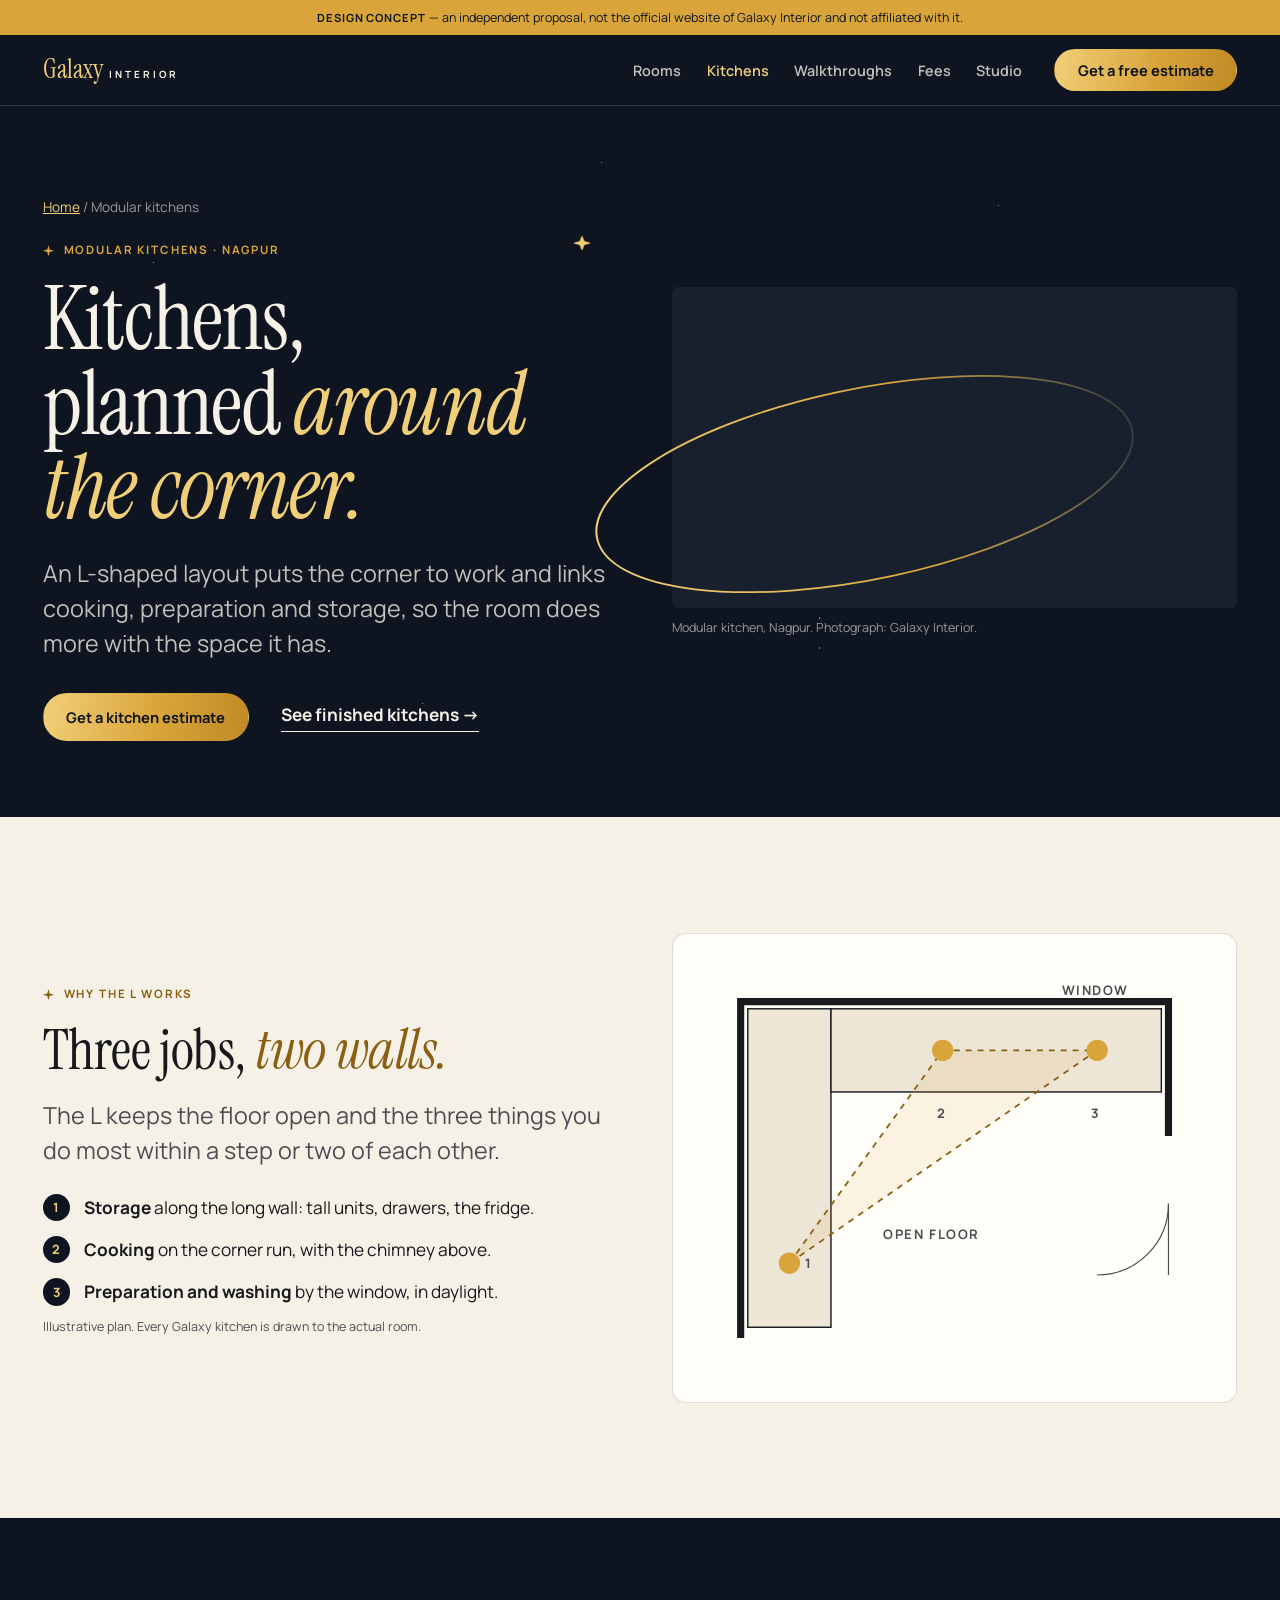
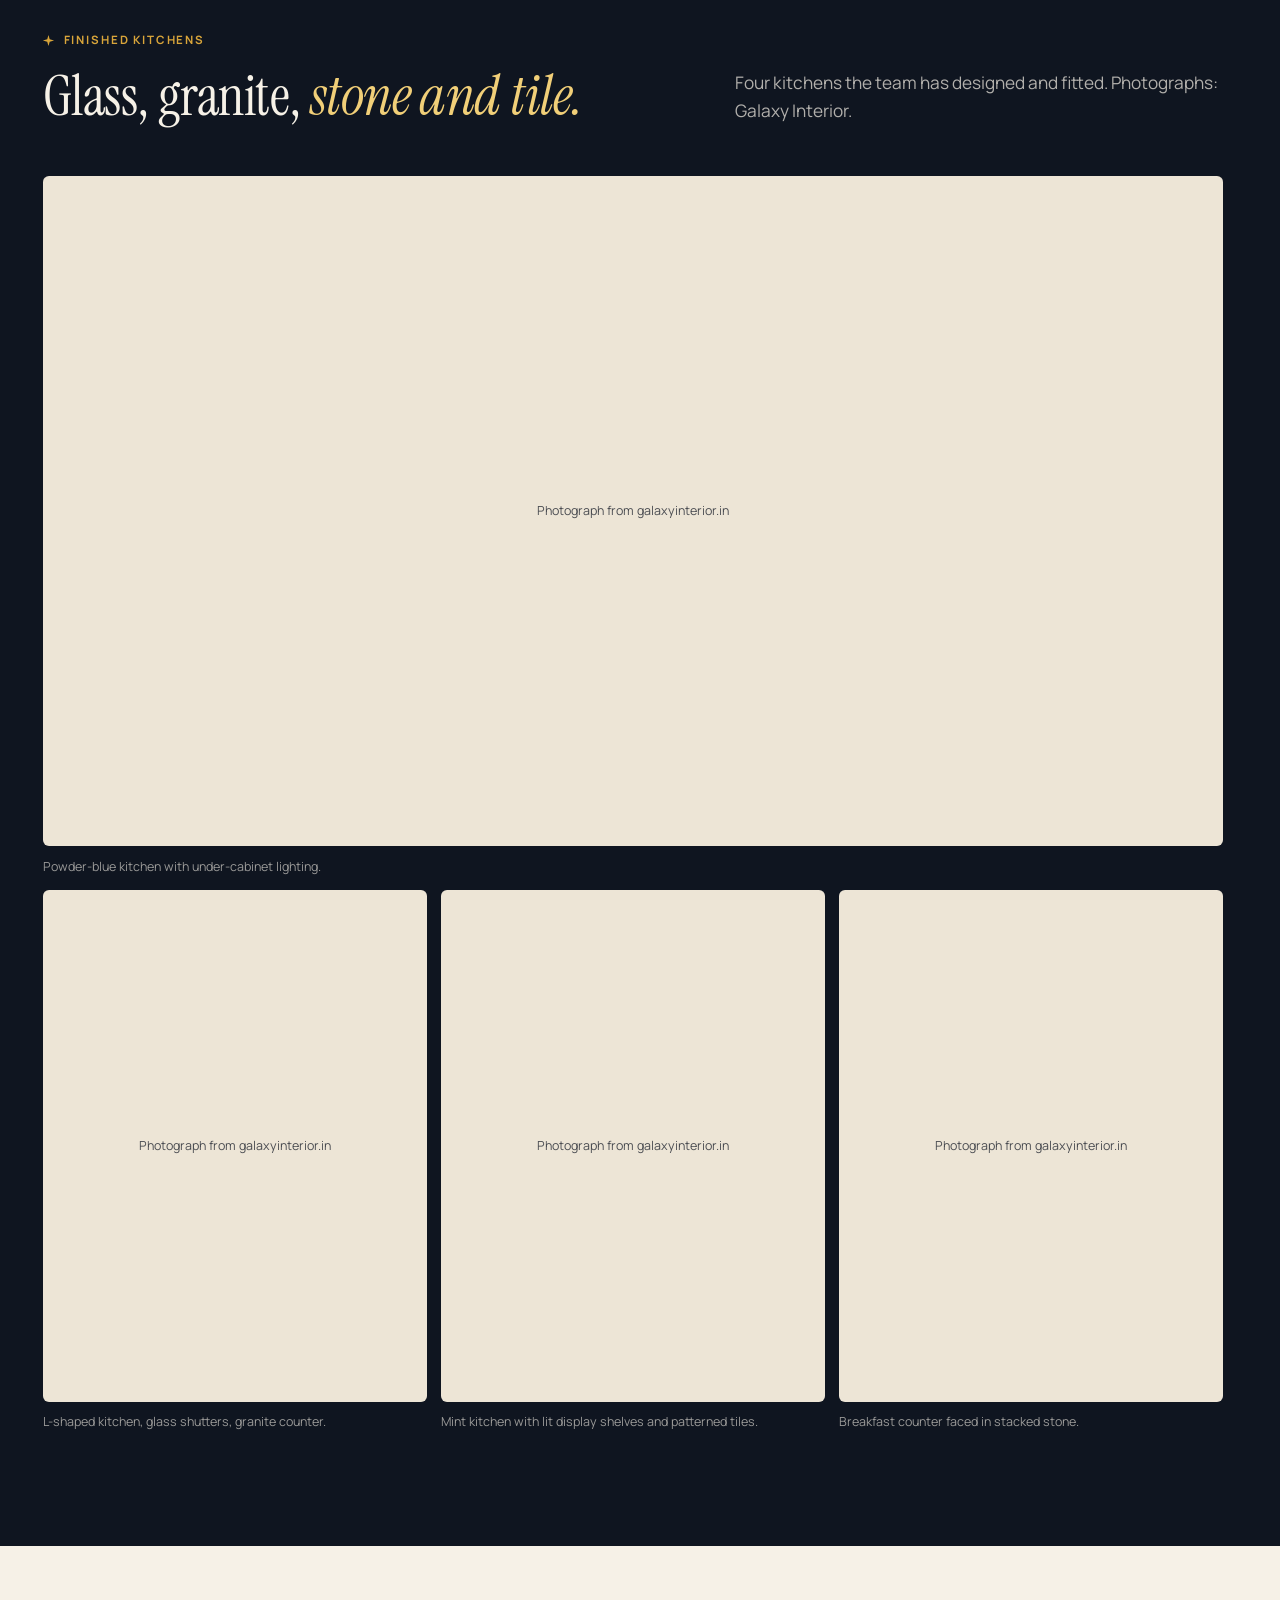
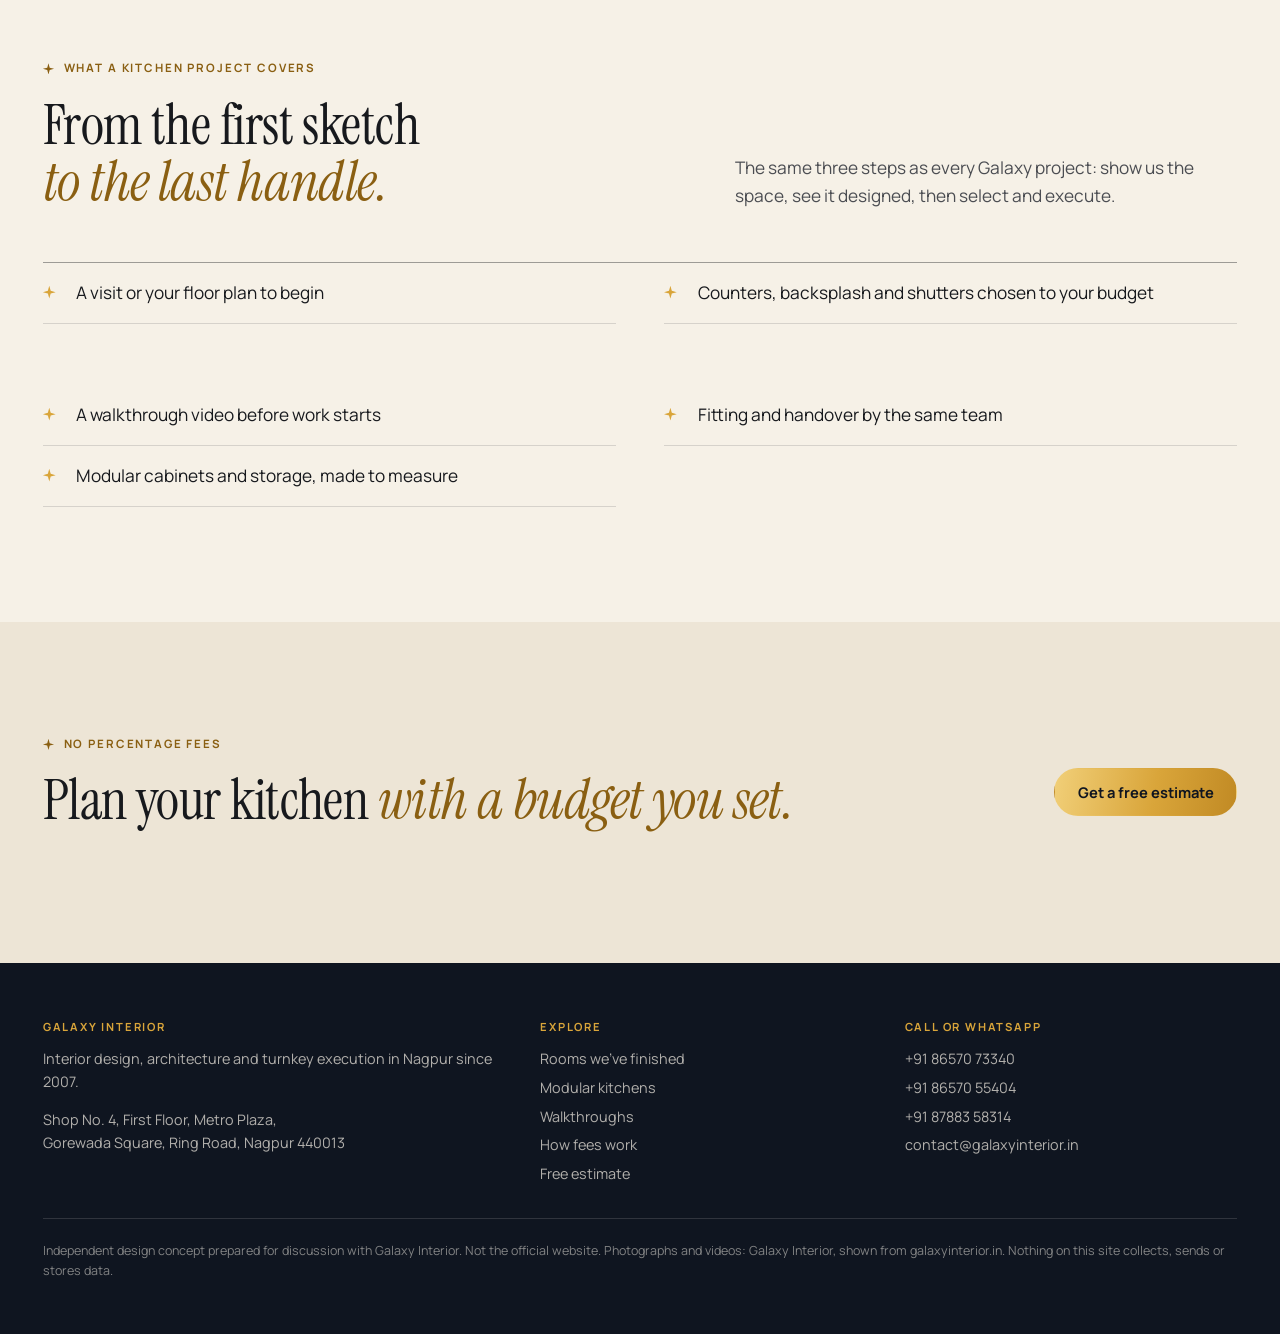
==== kitchens/index.html @ 7430e432 "Add files via upload" ====
<!DOCTYPE html>
<html lang="en-IN">
<head>
<meta charset="utf-8">
<meta name="viewport" content="width=device-width, initial-scale=1">
<meta name="robots" content="noindex, nofollow, noarchive">
<title>Modular kitchens — Galaxy Interior, Nagpur (design concept)</title>
<meta name="description" content="L-shaped and modular kitchens designed in 3D and built by Galaxy Interior, Nagpur. Unofficial website concept.">
<meta name="theme-color" content="#0f1520">
<meta property="og:title" content="Modular kitchens — Galaxy Interior, Nagpur (design concept)">
<meta property="og:description" content="L-shaped and modular kitchens designed in 3D and built by Galaxy Interior, Nagpur. Unofficial website concept.">
<meta property="og:type" content="website">
<link rel="icon" href="../assets/img/ui/favicon.svg" type="image/svg+xml">
<link rel="preconnect" href="https://fonts.googleapis.com">
<link rel="preconnect" href="https://fonts.gstatic.com" crossorigin>
<link rel="stylesheet" href="https://fonts.googleapis.com/css2?family=Instrument+Serif:ital@0;1&family=Manrope:wght@400;500;600;700&display=swap">
<link rel="stylesheet" href="../assets/css/site.css">
</head>
<body>
<a class="skip" href="#main">Skip to content</a>
<p class="concept-bar"><strong>Design concept</strong> — an independent proposal, not the official website of Galaxy Interior and not affiliated with it.</p>
<header class="site-header" data-header>
  <div class="site-header__in">
    <a class="brand" href="../" aria-label="Galaxy Interior — home">
      <img src="https://www.galaxyinterior.in/images/Logo.png" width="179" height="53" alt="" referrerpolicy="no-referrer" onerror="this.remove()">
      <span class="brand__text">Galaxy<small>INTERIOR</small></span>
    </a>
    <button class="nav-toggle" type="button" aria-expanded="false" aria-controls="site-nav" data-nav-toggle><span>Menu</span><span class="nav-toggle__bars" aria-hidden="true"></span></button>
    <nav id="site-nav" class="site-nav" aria-label="Primary" data-nav>
      <ul><li><a href="../#rooms">Rooms</a></li><li><a href="../kitchens/" aria-current="page">Kitchens</a></li><li><a href="../#seen">Walkthroughs</a></li><li><a href="../#fees">Fees</a></li><li><a href="../#studio">Studio</a></li></ul>
      <a class="btn btn--gold" href="../#enquire">Get a free estimate</a>
    </nav>
  </div>
</header>

<main id="main">
<section class="hero k-hero on-night">
  <div class="stars"></div>
  <div class="hero__in">
    <div>
      <p class="crumbs"><a href="../">Home</a> / Modular kitchens</p>
      <p class="eyebrow">Modular kitchens · Nagpur</p>
      <h1 class="display">Kitchens, planned <em>around the corner.</em></h1>
      <p class="lede">An L-shaped layout puts the corner to work and links cooking, preparation and storage, so the room does more with the space it has.</p>
      <div class="hero__actions"><a class="btn btn--gold" href="../#enquire">Get a kitchen estimate</a><a class="link-arrow" href="#kitchens">See finished kitchens <i aria-hidden="true">→</i></a></div>
    </div>
    <div class="hero__art" style="width:100%">
      <svg class="orbit" viewBox="0 0 600 560" aria-hidden="true" preserveAspectRatio="none">
  <defs><linearGradient id="gold" x1="0" x2="1"><stop offset="0" stop-color="#f1cf78"/><stop offset=".6" stop-color="#d9a53a"/><stop offset="1" stop-color="#f1cf78" stop-opacity=".15"/></linearGradient></defs>
  <ellipse cx="300" cy="300" rx="292" ry="118" transform="rotate(-14 300 300)"/>
  <path class="star" d="M0,-9 L2.2,-2.2 L9,0 L2.2,2.2 L0,9 L-2.2,2.2 L-9,0 L-2.2,-2.2 Z" transform="translate(548 150) scale(1.6)"/>
  <path class="star" d="M0,-9 L2.2,-2.2 L9,0 L2.2,2.2 L0,9 L-2.2,2.2 L-9,0 L-2.2,-2.2 Z" transform="translate(70 430) scale(.9)"/>
</svg>
      <div class="k-hero__photo"><img src="https://www.galaxyinterior.in/assets/images/banner4.jpg" width="1200" height="682" alt="Powder-blue modular kitchen with a black counter, open shelves and under-cabinet lighting." referrerpolicy="no-referrer" fetchpriority="high" onerror="this.remove()"></div>
      <p class="cap">Modular kitchen, Nagpur. Photograph: Galaxy Interior.</p>
    </div>
  </div>
</section>

<section class="section" aria-labelledby="l-h">
  <div class="wrap lshape">
    <div>
      <p class="eyebrow">Why the L works</p>
      <h2 id="l-h" class="title">Three jobs, <em>two walls.</em></h2>
      <p class="lede">The L keeps the floor open and the three things you do most within a step or two of each other.</p>
      <ol class="lshape__zones">
        <li><b>1</b><span><strong>Storage</strong> along the long wall: tall units, drawers, the fridge.</span></li>
        <li><b>2</b><span><strong>Cooking</strong> on the corner run, with the chimney above.</span></li>
        <li><b>3</b><span><strong>Preparation and washing</strong> by the window, in daylight.</span></li>
      </ol>
      <p class="cap">Illustrative plan. Every Galaxy kitchen is drawn to the actual room.</p>
    </div>
    <div class="plan" data-reveal><svg viewBox="0 0 420 340" role="img" aria-labelledby="plan-t">
  <title id="plan-t">Plan drawing of an L-shaped kitchen: storage along one wall, cooking on the corner run, preparation by the window, joined in a working triangle.</title>
  <path class="wall" d="M30 310 V30 H390 V140"/>
  <path class="door" d="M390 200 A60 60 0 0 1 330 260"/><line class="door" x1="390" y1="200" x2="390" y2="260"/>
  <rect class="counter" x="36" y="36" width="70" height="268"/>
  <rect class="counter" x="106" y="36" width="278" height="70"/>
  <polygon class="tri" points="71,250 200,71 330,71"/>
  <circle class="zone" cx="71" cy="250" r="9"/><circle class="zone" cx="200" cy="71" r="9"/><circle class="zone" cx="330" cy="71" r="9"/>
  <text class="label" x="84" y="254">1</text><text class="label" x="195" y="128">2</text><text class="label" x="325" y="128">3</text>
  <text class="label" x="150" y="230">Open floor</text>
  <text class="label" x="300" y="24">Window</text>
</svg></div>
  </div>
</section>

<section class="section on-night" id="kitchens" aria-labelledby="kg-h">
  <div class="stars"></div>
  <div class="wrap" style="position:relative">
    <header class="section-head">
      <div><p class="eyebrow">Finished kitchens</p><h2 id="kg-h" class="title">Glass, granite, <em>stone and tile.</em></h2></div>
      <p style="color:rgba(246,241,231,.7)">Four kitchens the team has designed and fitted. Photographs: Galaxy Interior.</p>
    </header>
    <div class="kgal"><figure class="photo " style="--ar:1200/682"><div class="photo__frame"><img src="https://www.galaxyinterior.in/assets/images/banner4.jpg" width="1200" height="682" alt="Powder-blue modular kitchen with a black counter, open shelves and under-cabinet lighting." loading="lazy" decoding="async" referrerpolicy="no-referrer" onload="this.classList.add('is-loaded')" onerror="this.closest('.photo').classList.add('is-missing')"></div><figcaption class="cap">Powder-blue kitchen with under-cabinet lighting.</figcaption></figure><figure class="photo " style="--ar:368/490"><div class="photo__frame"><img src="https://www.galaxyinterior.in/images/gallery/04.jpg" width="368" height="490" alt="White L-shaped modular kitchen with pale green glass shutters and a black granite counter." loading="lazy" decoding="async" referrerpolicy="no-referrer" onload="this.classList.add('is-loaded')" onerror="this.closest('.photo').classList.add('is-missing')"></div><figcaption class="cap">L-shaped kitchen, glass shutters, granite counter.</figcaption></figure><figure class="photo " style="--ar:368/507"><div class="photo__frame"><img src="https://www.galaxyinterior.in/images/gallery/07.jpg" width="368" height="507" alt="Mint-green modular kitchen with lit glass display shelves and a patterned tile backsplash." loading="lazy" decoding="async" referrerpolicy="no-referrer" onload="this.classList.add('is-loaded')" onerror="this.closest('.photo').classList.add('is-missing')"></div><figcaption class="cap">Mint kitchen with lit display shelves and patterned tiles.</figcaption></figure><figure class="photo " style="--ar:368/490"><div class="photo__frame"><img src="https://www.galaxyinterior.in/images/gallery/06.jpg" width="368" height="490" alt="Kitchen with pendant lights over a breakfast counter faced in stacked stone, and walnut-finish cabinets." loading="lazy" decoding="async" referrerpolicy="no-referrer" onload="this.classList.add('is-loaded')" onerror="this.closest('.photo').classList.add('is-missing')"></div><figcaption class="cap">Breakfast counter faced in stacked stone.</figcaption></figure></div>
  </div>
</section>

<section class="section" aria-labelledby="cov-h">
  <div class="wrap">
    <header class="section-head">
      <div><p class="eyebrow">What a kitchen project covers</p><h2 id="cov-h" class="title">From the first sketch <em>to the last handle.</em></h2></div>
      <p>The same three steps as every Galaxy project: show us the space, see it designed, then select and execute.</p>
    </header>
    <ul class="covers"><li data-reveal>A visit or your floor plan to begin</li><li data-reveal>Kitchen layout in 2D and 3D</li><li data-reveal>A walkthrough video before work starts</li><li data-reveal>Modular cabinets and storage, made to measure</li><li data-reveal>Counters, backsplash and shutters chosen to your budget</li><li data-reveal>Electrical, glass and painting work alongside, if the brief needs it</li><li data-reveal>Fitting and handover by the same team</li></ul>
  </div>
</section>

<section class="section fee" aria-labelledby="nx-h">
  <div class="wrap next">
    <div><p class="eyebrow">No percentage fees</p><h2 id="nx-h" class="title">Plan your kitchen <em>with a budget you set.</em></h2></div>
    <a class="btn btn--gold" href="../#enquire">Get a free estimate</a>
  </div>
</section>
</main>
<footer class="site-footer">
  <div class="site-footer__in">
    <div>
      <h2>Galaxy Interior</h2>
      <p>Interior design, architecture and turnkey execution in Nagpur since 2007.</p>
      <p>Shop No. 4, First Floor, Metro Plaza,<br>Gorewada Square, Ring Road, Nagpur 440013</p>
    </div>
    <div>
      <h2>Explore</h2>
      <ul><li><a href="../#rooms">Rooms we've finished</a></li><li><a href="../kitchens/">Modular kitchens</a></li><li><a href="../#seen">Walkthroughs</a></li><li><a href="../#fees">How fees work</a></li><li><a href="../#enquire">Free estimate</a></li></ul>
    </div>
    <div>
      <h2>Call or WhatsApp</h2>
      <ul><li>+91 86570 73340</li><li>+91 86570 55404</li><li>+91 87883 58314</li><li>contact@galaxyinterior.in</li></ul>
    </div>
    <p class="site-footer__legal">Independent design concept prepared for discussion with Galaxy Interior. Not the official website. Photographs and videos: Galaxy Interior, shown from galaxyinterior.in. Nothing on this site collects, sends or stores data.</p>
  </div>
</footer>
<script src="../assets/js/site.js" defer></script>
</body>
</html>
---- assets/css/site.css ----
/* Galaxy Interior — redesign concept
   Design language: "Seen before it's built". The orbit and the four-point star in Galaxy's
   own mark become the system: an ellipse that circles the work, a star that marks each step.
   Colour comes from the logo — its gold gradient and white type — set on a night-blue ground
   for the brand moments and a warm plaster ivory for reading. The tone is practical:
   real Nagpur homes, phone-shot walkthroughs, plain words about money. */

:root {
  --night: #0f1520;
  --night-2: #18202e;
  --night-line: rgba(246, 241, 231, 0.14);
  --paper: #f6f1e7;
  --paper-2: #ede5d6;
  --ink: #17191d;
  --ink-2: #4b4d52;
  --gold: #d9a53a;
  --gold-hi: #f1cf78;
  --gold-ink: #8a5f12;
  --line: rgba(23, 25, 29, 0.14);
  --line-strong: rgba(23, 25, 29, 0.4);

  --serif: "Instrument Serif", "Iowan Old Style", Georgia, serif;
  --sans: "Manrope", "Segoe UI", system-ui, sans-serif;

  --step--1: clamp(0.8rem, 0.78rem + 0.1vw, 0.86rem);
  --step-0: clamp(1rem, 0.97rem + 0.15vw, 1.08rem);
  --step-1: clamp(1.2rem, 1.1rem + 0.45vw, 1.5rem);
  --step-2: clamp(1.6rem, 1.3rem + 1.1vw, 2.3rem);
  --step-3: clamp(2.2rem, 1.6rem + 2.4vw, 3.9rem);
  --step-4: clamp(2.9rem, 1.8rem + 4.6vw, 6.4rem);

  --pad: clamp(1.15rem, 0.6rem + 2.6vw, 3rem);
  --max: 1320px;
  --header-h: 70px;
  --ease: cubic-bezier(0.22, 0.61, 0.36, 1);
}

*, *::before, *::after { box-sizing: border-box; }
html { -webkit-text-size-adjust: 100%; scroll-behavior: smooth; scroll-padding-top: calc(var(--header-h) + 16px); }
@media (prefers-reduced-motion: reduce) { html { scroll-behavior: auto; } *, *::before, *::after { transition: none !important; animation: none !important; } }
body { margin: 0; background: var(--paper); color: var(--ink); font: 400 var(--step-0)/1.62 var(--sans); -webkit-font-smoothing: antialiased; }
img, video, svg { display: block; max-width: 100%; }
a { color: inherit; }
p { margin: 0 0 1em; }
h1, h2, h3 { margin: 0; font-weight: 400; }
:focus-visible { outline: 2px solid var(--gold); outline-offset: 3px; border-radius: 2px; }
.skip { position: absolute; left: var(--pad); top: -4rem; z-index: 100; background: var(--gold); color: var(--night); padding: .6rem 1rem; font-weight: 700; }
.skip:focus { top: .5rem; }
.wrap { max-width: var(--max); margin: 0 auto; padding: 0 var(--pad); }

/* Type ------------------------------------------------------------------- */
.display { font: 400 var(--step-4)/0.96 var(--serif); letter-spacing: -0.015em; text-wrap: balance; margin-bottom: 1.6rem; }
.title { font: 400 var(--step-3)/1.02 var(--serif); letter-spacing: -0.01em; text-wrap: balance; margin-bottom: 1.2rem; }
.section-head .title { margin-bottom: 0; }
.display em, .title em { font-style: italic; color: var(--gold-ink); }
.on-night .display em, .on-night .title em { color: var(--gold-hi); }
.lede { font-size: var(--step-1); line-height: 1.5; max-width: 33em; color: var(--ink-2); }
.on-night .lede { color: rgba(246, 241, 231, 0.78); }
.eyebrow { display: flex; align-items: center; gap: .6rem; font: 700 0.72rem/1.3 var(--sans); letter-spacing: 0.16em; text-transform: uppercase; color: var(--gold-ink); margin: 0 0 1.2rem; }
.on-night .eyebrow { color: var(--gold); }
.eyebrow::before { content: ""; width: .7rem; height: .7rem; flex: none; background: currentColor; clip-path: polygon(50% 0, 61% 39%, 100% 50%, 61% 61%, 50% 100%, 39% 61%, 0 50%, 39% 39%); }
.cap { font-size: 0.78rem; line-height: 1.45; color: var(--ink-2); margin-top: .7rem; }
.on-night .cap { color: rgba(246, 241, 231, 0.6); }

/* Buttons ---------------------------------------------------------------- */
.btn { display: inline-flex; align-items: center; justify-content: center; gap: .55rem; min-height: 3rem; padding: 0 1.4rem; border-radius: 999px; font: 700 0.92rem var(--sans); text-decoration: none; border: 1.5px solid transparent; cursor: pointer; transition: background-color .25s, color .25s, border-color .25s, transform .25s var(--ease); }
.btn:hover { transform: translateY(-1px); }
.btn--gold { background: linear-gradient(100deg, var(--gold-hi), var(--gold) 55%, #c18a24); color: var(--night); }
.btn--gold:hover { background: var(--gold-hi); }
.btn--line { border-color: currentColor; background: transparent; }
.btn--wide { width: 100%; }
.link-arrow { font-weight: 700; text-decoration: none; border-bottom: 1.5px solid currentColor; padding-bottom: 2px; }
.link-arrow i { font-style: normal; display: inline-block; transition: transform .25s var(--ease); }
.link-arrow:hover i { transform: translateX(4px); }

/* Concept bar + header ---------------------------------------------------- */
.concept-bar { background: var(--gold); color: var(--night); font-size: 0.78rem; line-height: 1.4; text-align: center; padding: .55rem var(--pad); margin: 0; }
.concept-bar strong { letter-spacing: .08em; text-transform: uppercase; font-size: .7rem; }
.site-header { position: sticky; top: 0; z-index: 40; background: var(--night); color: var(--paper); border-bottom: 1px solid var(--night-line); }
.site-header__in { display: flex; align-items: center; justify-content: space-between; gap: 2rem; height: var(--header-h); max-width: var(--max); margin: 0 auto; padding: 0 var(--pad); }
.brand { display: flex; align-items: center; text-decoration: none; min-width: 0; }
.brand img { height: 40px; width: auto; }
.brand__text { font: 400 1.6rem/1 var(--serif); color: var(--gold-hi); }
.brand__text small { font: 700 .62rem var(--sans); letter-spacing: .3em; color: var(--paper); margin-left: .4rem; }
.brand img + .brand__text { display: none; }
.site-nav { display: flex; align-items: center; gap: 2rem; }
.site-nav ul { display: flex; gap: 1.6rem; list-style: none; margin: 0; padding: 0; }
.site-nav ul a { text-decoration: none; font-size: .9rem; font-weight: 600; color: rgba(246, 241, 231, .78); }
.site-nav ul a:hover, .site-nav ul a[aria-current] { color: var(--gold-hi); }
.site-nav .btn { min-height: 2.6rem; }
.nav-toggle { display: none; }
@media (max-width: 960px) {
  .nav-toggle { display: inline-flex; align-items: center; gap: .7rem; min-height: 2.75rem; background: none; border: 0; color: var(--paper); font: 700 .9rem var(--sans); cursor: pointer; }
  .nav-toggle__bars { position: relative; width: 1.4rem; height: .5rem; }
  .nav-toggle__bars::before, .nav-toggle__bars::after { content: ""; position: absolute; left: 0; right: 0; height: 1.5px; background: currentColor; transition: transform .3s var(--ease), top .3s var(--ease); }
  .nav-toggle__bars::before { top: 0; } .nav-toggle__bars::after { top: 100%; }
  .nav-open .nav-toggle__bars::before { top: 50%; transform: rotate(45deg); }
  .nav-open .nav-toggle__bars::after { top: 50%; transform: rotate(-45deg); }
  .site-nav { position: fixed; inset: calc(var(--header-h) + 2rem) 0 auto 0; flex-direction: column; align-items: stretch; gap: 1.5rem; padding: 1.5rem var(--pad) 2rem; background: var(--night); border-bottom: 1px solid var(--night-line); transform: translateY(-120%); visibility: hidden; transition: transform .35s var(--ease), visibility .35s; }
  .nav-open .site-nav { transform: none; visibility: visible; }
  .site-nav ul { flex-direction: column; gap: 0; }
  .site-nav ul a { display: block; padding: .8rem 0; border-bottom: 1px solid var(--night-line); font-size: 1.05rem; }
}

/* Night sections ---------------------------------------------------------- */
.on-night { background: var(--night); color: var(--paper); }
.stars { position: absolute; inset: 0; pointer-events: none; opacity: .55;
  background-image: radial-gradient(1px 1px at 12% 22%, #fff 50%, transparent 51%), radial-gradient(1px 1px at 78% 14%, #fff 50%, transparent 51%), radial-gradient(1.5px 1.5px at 64% 72%, var(--gold-hi) 50%, transparent 51%), radial-gradient(1px 1px at 33% 84%, #fff 50%, transparent 51%), radial-gradient(1px 1px at 90% 58%, #fff 50%, transparent 51%), radial-gradient(1px 1px at 47% 8%, #fff 50%, transparent 51%); }

/* Hero -------------------------------------------------------------------- */
.hero { position: relative; overflow: hidden; }
.hero__in { position: relative; display: grid; grid-template-columns: 1.08fr .92fr; gap: clamp(2rem, 5vw, 5rem); align-items: center; max-width: var(--max); margin: 0 auto; padding: clamp(3rem, 7vw, 6.5rem) var(--pad) clamp(3rem, 6vw, 5.5rem); }
.hero__actions { display: flex; flex-wrap: wrap; align-items: center; gap: 1.4rem 2rem; margin-top: 2rem; }
.hero__art { position: relative; justify-self: center; width: min(100%, 520px); }
.orbit { position: absolute; inset: -12% -16%; width: 132%; height: 124%; overflow: visible; pointer-events: none; z-index: 2; }
.orbit ellipse { fill: none; stroke: url(#gold); stroke-width: 2.2; stroke-linecap: round; stroke-dasharray: 1400; stroke-dashoffset: 1400; animation: draw 2.2s .3s var(--ease) forwards; }
.orbit .star { fill: var(--gold-hi); opacity: 0; animation: twinkle .6s 2.2s forwards; transform-origin: center; transform-box: fill-box; }
@keyframes draw { to { stroke-dashoffset: 0; } }
@keyframes twinkle { from { opacity: 0; transform: scale(.4); } to { opacity: 1; transform: none; } }
.hero__photo { position: relative; z-index: 1; border-radius: 48% 48% 14px 14px / 34% 34% 14px 14px; overflow: hidden; aspect-ratio: 1080 / 1016; background: var(--night-2); }
.hero__photo img { width: 100%; height: 100%; object-fit: cover; }
.hero__foot { position: relative; display: flex; justify-content: space-between; gap: 1rem; max-width: var(--max); margin: 0 auto; padding: 1rem var(--pad); border-top: 1px solid var(--night-line); font: 700 .7rem var(--sans); letter-spacing: .16em; text-transform: uppercase; color: rgba(246,241,231,.55); }
@media (max-width: 860px) { .hero__in { grid-template-columns: 1fr; } .hero__art { width: min(88%, 440px); margin-top: 1rem; } }

/* Photo frames (hotlinked; remove themselves if unavailable) -------------- */
.photo { margin: 0; min-width: 0; min-height: 0; }
.photo__frame { position: relative; overflow: hidden; background: var(--paper-2); aspect-ratio: var(--ar, 4/5); border-radius: 6px; }
.photo__frame img { width: 100%; height: 100%; object-fit: cover; opacity: 0; transition: opacity .6s, transform .8s var(--ease); }
.photo__frame img.is-loaded { opacity: 1; }
.photo.is-missing .photo__frame::after { content: "Photograph from galaxyinterior.in"; position: absolute; inset: 0; display: grid; place-items: center; font-size: .78rem; color: var(--ink-2); text-align: center; padding: 1rem; }

/* Sections ---------------------------------------------------------------- */
.section { padding: clamp(4rem, 9vw, 8rem) 0; }
.section-head { display: grid; grid-template-columns: minmax(0, 1fr) minmax(0, .8fr); gap: 1rem 4rem; align-items: end; margin-bottom: clamp(2rem, 4vw, 3.5rem); }
.section-head p:last-child { color: var(--ink-2); margin: 0; }
@media (max-width: 860px) { .section-head { grid-template-columns: 1fr; } }

/* Rooms register ---------------------------------------------------------- */
.rooms { display: grid; grid-template-columns: .9fr 1.1fr; gap: clamp(2rem, 5vw, 5rem); align-items: start; }
.rooms__pane { position: sticky; top: calc(var(--header-h) + 2rem); aspect-ratio: 4 / 5; }
.rooms__plate { position: absolute; inset: 0; opacity: 0; transition: opacity .5s var(--ease); display: grid; grid-template-columns: minmax(0,1fr) minmax(0,1fr); grid-template-rows: minmax(0,1fr) minmax(0,1fr); gap: 8px; }
.rooms__plate.is-active { opacity: 1; }
.rooms__plate .photo:first-child { grid-row: span 2; }
.rooms__plate .photo, .rooms__plate .photo__frame { height: 100%; }
.rooms__plate .photo__frame { aspect-ratio: auto; }
.rooms__list { list-style: none; margin: 0; padding: 0; border-top: 1px solid var(--line-strong); }
.rooms__row { display: grid; grid-template-columns: 2.6rem 1fr auto; gap: .2rem 1rem; align-items: baseline; padding: 1.5rem 0; border-bottom: 1px solid var(--line); text-decoration: none; transition: padding .35s var(--ease); cursor: default; }
a.rooms__row { cursor: pointer; }
.rooms__row.is-active { padding-left: .8rem; }
.rooms__n { font: 700 .75rem var(--sans); color: var(--gold-ink); letter-spacing: .1em; }
.rooms__name { font: 400 var(--step-2)/1.1 var(--serif); }
.rooms__row.is-active .rooms__name { color: var(--gold-ink); font-style: italic; }
.rooms__go { font-size: .85rem; font-weight: 700; white-space: nowrap; }
.rooms__note { grid-column: 2 / -1; color: var(--ink-2); font-size: .95rem; margin: 0; }
.rooms__credit { margin-top: 1.2rem; }
@media (max-width: 860px) {
  .rooms { grid-template-columns: minmax(0, 1fr); }
  .rooms__pane { position: relative; top: 0; aspect-ratio: 1 / 1; }
}

/* Walkthrough reels ------------------------------------------------------- */
.seen { position: relative; overflow: hidden; }
.seen__grid { position: relative; display: grid; grid-template-columns: minmax(0, .85fr) minmax(0, 1.15fr); gap: clamp(2rem, 5vw, 5rem); align-items: center; }
.seen__points { list-style: none; padding: 0; margin: 2rem 0 0; display: grid; gap: 1rem; }
.seen__points li { display: grid; grid-template-columns: 1.6rem 1fr; gap: .8rem; color: rgba(246,241,231,.82); }
.seen__points li::before { content: ""; width: .9rem; height: .9rem; margin-top: .35rem; background: var(--gold); clip-path: polygon(50% 0, 61% 39%, 100% 50%, 61% 61%, 50% 100%, 39% 61%, 0 50%, 39% 39%); }
.seen__points strong { color: var(--paper); }
.reels { display: flex; gap: 14px; overflow-x: auto; scroll-snap-type: x mandatory; padding: .5rem .2rem 1.2rem; scrollbar-width: thin; scrollbar-color: var(--gold) transparent; }
.reel { flex: 0 0 clamp(150px, 17vw, 200px); scroll-snap-align: start; margin: 0; }
.reel__frame { position: relative; aspect-ratio: 9 / 16; border-radius: 22px; overflow: hidden; background: var(--night-2); border: 1px solid var(--night-line); }
.reel video { width: 100%; height: 100%; object-fit: cover; }
.reel__play { position: absolute; inset: 0; display: grid; place-items: center; background: linear-gradient(transparent 55%, rgba(15,21,32,.7)); border: 0; color: var(--paper); cursor: pointer; }
.reel__play span { width: 3.2rem; height: 3.2rem; border-radius: 50%; display: grid; place-items: center; background: rgba(15,21,32,.55); border: 1.5px solid var(--gold-hi); backdrop-filter: blur(4px); }
.reel__play span::before { content: ""; border-left: 12px solid var(--gold-hi); border-top: 8px solid transparent; border-bottom: 8px solid transparent; margin-left: 3px; }
.reel.is-playing .reel__play { opacity: 0; }
.reel.is-missing .reel__frame::after { content: "Video from galaxyinterior.in"; position: absolute; inset: 0; display: grid; place-items: center; padding: 1rem; text-align: center; font-size: .78rem; color: rgba(246,241,231,.55); }
.reel.is-missing .reel__play, .reel.is-missing video { display: none; }
.reel figcaption { font-size: .78rem; color: rgba(246,241,231,.6); margin-top: .55rem; }
@media (max-width: 860px) { .seen__grid { grid-template-columns: minmax(0, 1fr); } }

/* Fee band ---------------------------------------------------------------- */
.fee { background: var(--paper-2); }
.fee__grid { display: grid; grid-template-columns: 1.1fr .9fr; gap: clamp(2rem, 5vw, 5rem); align-items: start; }
.fee__compare { border-top: 1px solid var(--line-strong); }
.fee__row { display: grid; grid-template-columns: 1fr 1fr; gap: 1.5rem; padding: 1.15rem 0; border-bottom: 1px solid var(--line); }
.fee__row span:first-child { color: var(--ink-2); text-decoration: line-through; text-decoration-color: rgba(138,95,18,.5); }
.fee__row span:last-child { font-weight: 600; }
.fee__row--head span { font: 700 .7rem var(--sans); letter-spacing: .14em; text-transform: uppercase; text-decoration: none !important; color: var(--gold-ink) !important; }
@media (max-width: 860px) { .fee__grid { grid-template-columns: 1fr; } }

/* Process on an orbit ----------------------------------------------------- */
.process { position: relative; }
.process__track { position: relative; }
.process__line { position: absolute; left: 0; right: 0; top: 1.15rem; height: 40px; width: 100%; overflow: visible; }
.process__line path { fill: none; stroke: var(--gold); stroke-width: 1.5; stroke-dasharray: 4 7; }
.process__steps { position: relative; list-style: none; margin: 0; padding: 0; display: grid; grid-template-columns: repeat(3, 1fr); gap: clamp(1.5rem, 4vw, 4rem); }
.process__steps li { padding-top: 4.2rem; position: relative; }
.process__dot { position: absolute; top: 0; left: 0; width: 2.4rem; height: 2.4rem; display: grid; place-items: center; background: var(--paper); }
.process__dot::before { content: ""; width: 1.6rem; height: 1.6rem; background: var(--gold); clip-path: polygon(50% 0, 61% 39%, 100% 50%, 61% 61%, 50% 100%, 39% 61%, 0 50%, 39% 39%); }
.process__steps .n { font: 700 .72rem var(--sans); letter-spacing: .16em; color: var(--gold-ink); display: block; margin-bottom: .5rem; }
.process__steps h3 { font: 400 var(--step-2)/1.1 var(--serif); margin-bottom: .7rem; }
.process__steps p { color: var(--ink-2); }
@media (max-width: 760px) {
  .process__line { display: none; }
  .process__steps { grid-template-columns: 1fr; border-left: 1.5px dashed var(--gold); margin-left: 1.15rem; }
  .process__steps li { padding: 0 0 0 2.2rem; }
  .process__dot { left: -1.3rem; }
}

/* Services ---------------------------------------------------------------- */
.needs { list-style: none; margin: 0; padding: 0; display: grid; grid-template-columns: repeat(3, 1fr); border-top: 1px solid var(--line-strong); }
.needs li { padding: 1.8rem 1.6rem 1.8rem 0; border-bottom: 1px solid var(--line); }
.needs li:not(:nth-child(3n+1)) { padding-left: 1.6rem; border-left: 1px solid var(--line); }
.needs h3 { font: 400 var(--step-1)/1.2 var(--serif); font-size: clamp(1.4rem, 1.2rem + .6vw, 1.75rem); margin-bottom: .5rem; }
.needs p { color: var(--ink-2); font-size: .96rem; margin: 0; }
.needs a { font-weight: 700; font-size: .9rem; display: inline-block; margin-top: .8rem; }
@media (max-width: 900px) { .needs { grid-template-columns: 1fr 1fr; } .needs li:not(:nth-child(3n+1)) { padding-left: 0; border-left: 0; } .needs li:nth-child(even) { padding-left: 1.4rem; border-left: 1px solid var(--line); } }
@media (max-width: 600px) { .needs { grid-template-columns: 1fr; } .needs li:nth-child(even) { padding-left: 0; border-left: 0; } }

/* Studio ------------------------------------------------------------------ */
.studio__grid { display: grid; grid-template-columns: .9fr 1.1fr; gap: clamp(2rem, 5vw, 5rem); align-items: start; }
.studio__photo { aspect-ratio: 712 / 1280; max-height: 640px; }
.facts { margin: 2rem 0 0; display: grid; grid-template-columns: 1fr 1fr; border-top: 1px solid var(--night-line); }
.facts div { padding: 1.1rem 1rem 1.1rem 0; border-bottom: 1px solid var(--night-line); }
.facts dt { font: 700 .68rem var(--sans); letter-spacing: .16em; text-transform: uppercase; color: var(--gold); margin-bottom: .3rem; }
.facts dd { margin: 0; }
.studio .photo__frame { background: var(--night-2); border-radius: 160px 160px 6px 6px; }
@media (max-width: 860px) { .studio__grid { grid-template-columns: 1fr; } .studio__photo { max-width: 360px; } }

/* Enquiry ----------------------------------------------------------------- */
.enquire__grid { display: grid; grid-template-columns: .9fr 1.1fr; gap: clamp(2rem, 5vw, 5rem); align-items: start; }
.direct { margin: 2rem 0 0; display: grid; gap: 1.2rem; }
.direct dt { font: 700 .68rem var(--sans); letter-spacing: .16em; text-transform: uppercase; color: var(--gold-ink); }
.direct dd { margin: .2rem 0 0; display: grid; }
.form { background: #fffdf8; border: 1px solid var(--line); border-radius: 14px; padding: clamp(1.3rem, 3vw, 2.2rem); display: grid; gap: 1.2rem; box-shadow: 0 30px 60px -40px rgba(15,21,32,.35); }
.form-flag { margin: 0; font-size: .8rem; color: var(--gold-ink); font-weight: 700; display: flex; gap: .5rem; align-items: center; }
.field { display: grid; gap: .35rem; }
.field label, .chips legend { font: 700 .72rem var(--sans); letter-spacing: .12em; text-transform: uppercase; color: var(--ink-2); }
.field input, .field textarea { font: inherit; padding: .8rem .9rem; border: 1px solid var(--line-strong); border-radius: 8px; background: #fff; color: var(--ink); }
.field input:focus, .field textarea:focus { outline: 2px solid var(--gold); outline-offset: 0; border-color: transparent; }
.field small { color: var(--ink-2); font-size: .78rem; }
.row2 { display: grid; grid-template-columns: 1fr 1fr; gap: 1rem; align-items: start; }
@media (max-width: 520px) { .row2 { grid-template-columns: 1fr; } }
.chips { border: 0; margin: 0; padding: 0; display: flex; flex-wrap: wrap; gap: .5rem; }
.chips legend { margin-bottom: .55rem; padding: 0; }
.chips label { position: relative; }
.chips input { position: absolute; opacity: 0; inset: 0; cursor: pointer; }
.chips span { display: inline-block; padding: .5rem .95rem; border: 1px solid var(--line-strong); border-radius: 999px; font-size: .9rem; font-weight: 600; transition: background-color .2s, color .2s; }
.chips input:checked + span { background: var(--night); color: var(--gold-hi); border-color: var(--night); }
.chips input:focus-visible + span { outline: 2px solid var(--gold); outline-offset: 2px; }
.form-note { margin: 0; padding: .9rem 1rem; border-radius: 8px; background: var(--paper-2); font-size: .92rem; }
@media (max-width: 860px) { .enquire__grid { grid-template-columns: 1fr; } }

/* Footer ------------------------------------------------------------------ */
.site-footer { background: var(--night); color: rgba(246,241,231,.7); font-size: .9rem; }
.site-footer__in { max-width: var(--max); margin: 0 auto; padding: 3.5rem var(--pad) 2.5rem; display: grid; grid-template-columns: 1.4fr 1fr 1fr; gap: 2rem; }
.site-footer h2 { font: 700 .7rem var(--sans); letter-spacing: .16em; text-transform: uppercase; color: var(--gold); margin-bottom: .8rem; }
.site-footer ul { list-style: none; margin: 0; padding: 0; display: grid; gap: .35rem; }
.site-footer a { text-decoration: none; } .site-footer a:hover { color: var(--gold-hi); }
.site-footer__legal { grid-column: 1 / -1; border-top: 1px solid var(--night-line); padding-top: 1.4rem; font-size: .78rem; color: rgba(246,241,231,.5); }
@media (max-width: 760px) { .site-footer__in { grid-template-columns: 1fr; } }

/* Kitchens page ----------------------------------------------------------- */
.k-hero .hero__in { grid-template-columns: 1fr 1fr; }
.k-hero__photo { border-radius: 6px; overflow: hidden; aspect-ratio: 1200 / 682; background: var(--night-2); position: relative; z-index: 1; }
.k-hero__photo img { width: 100%; height: 100%; object-fit: cover; }
.crumbs { font-size: .85rem; margin-bottom: 1.6rem; color: rgba(246,241,231,.6); }
.crumbs a { color: var(--gold-hi); }
.lshape { display: grid; grid-template-columns: 1fr 1fr; gap: clamp(2rem, 5vw, 5rem); align-items: center; }
.plan { background: #fffdf8; border: 1px solid var(--line); border-radius: 14px; padding: clamp(1rem, 3vw, 2rem); }
.plan svg { width: 100%; height: auto; }
.plan .wall { fill: none; stroke: var(--ink); stroke-width: 6; stroke-linecap: square; }
.plan .counter { fill: var(--paper-2); stroke: var(--ink); stroke-width: 1.2; }
.plan .tri { fill: rgba(217,165,58,.12); stroke: var(--gold-ink); stroke-width: 1.5; stroke-dasharray: 5 5; }
.plan .label { font: 700 11px var(--sans); letter-spacing: .12em; fill: var(--ink-2); text-transform: uppercase; }
.plan .zone { fill: var(--gold); }
.plan .door { fill: none; stroke: var(--ink-2); stroke-width: 1; }
.lshape__zones { list-style: none; margin: 1.6rem 0 0; padding: 0; display: grid; gap: .9rem; }
.lshape__zones li { display: grid; grid-template-columns: 2rem 1fr; gap: .6rem; }
.lshape__zones b { display: grid; place-items: center; width: 1.7rem; height: 1.7rem; border-radius: 50%; background: var(--night); color: var(--gold-hi); font-size: .8rem; }
@media (max-width: 860px) { .lshape, .k-hero .hero__in { grid-template-columns: 1fr; } }
.kgal { display: grid; grid-template-columns: repeat(3, minmax(0, 1fr)); gap: 14px; max-width: 1180px; }
.kgal .photo:first-child { grid-column: 1 / -1; }
.kgal .photo:not(:first-child) .photo__frame { aspect-ratio: 3 / 4; }
@media (max-width: 700px) { .kgal { grid-template-columns: minmax(0, 1fr); } }
.covers { columns: 2 300px; column-gap: 3rem; margin: 0; padding: 0; list-style: none; border-top: 1px solid var(--line-strong); }
.covers li { break-inside: avoid; padding: 1rem 0; border-bottom: 1px solid var(--line); display: grid; grid-template-columns: 1.4rem 1fr; gap: .7rem; }
.covers li::before { content: ""; width: .8rem; height: .8rem; margin-top: .45rem; background: var(--gold); clip-path: polygon(50% 0, 61% 39%, 100% 50%, 61% 61%, 50% 100%, 39% 61%, 0 50%, 39% 39%); }
.next { display: grid; grid-template-columns: 1fr auto; gap: 2rem; align-items: center; }
@media (max-width: 700px) { .next { grid-template-columns: 1fr; } }

/* Reveal ------------------------------------------------------------------ */
.js [data-reveal] { opacity: 0; transform: translateY(18px); transition: opacity .7s var(--ease), transform .7s var(--ease); transition-delay: calc(var(--i, 0) * 70ms); }
.js [data-reveal].is-in { opacity: 1; transform: none; }
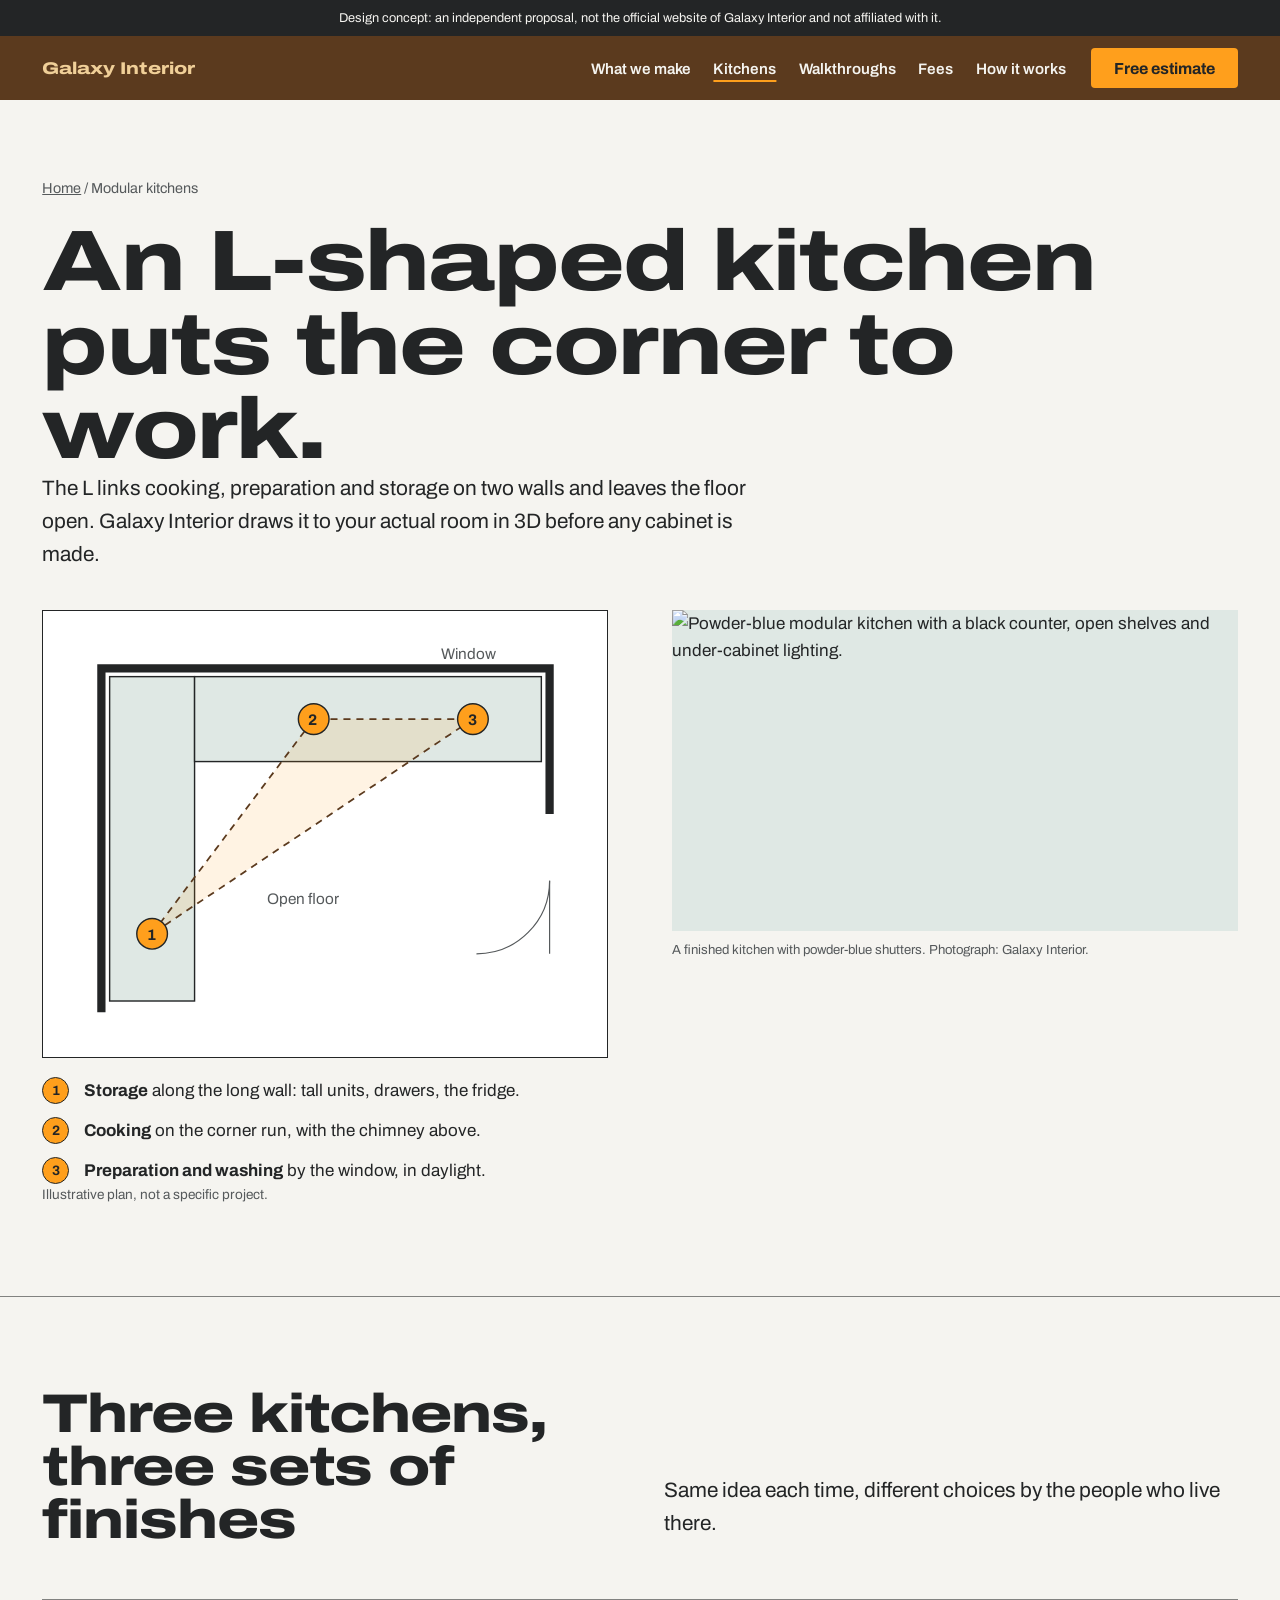
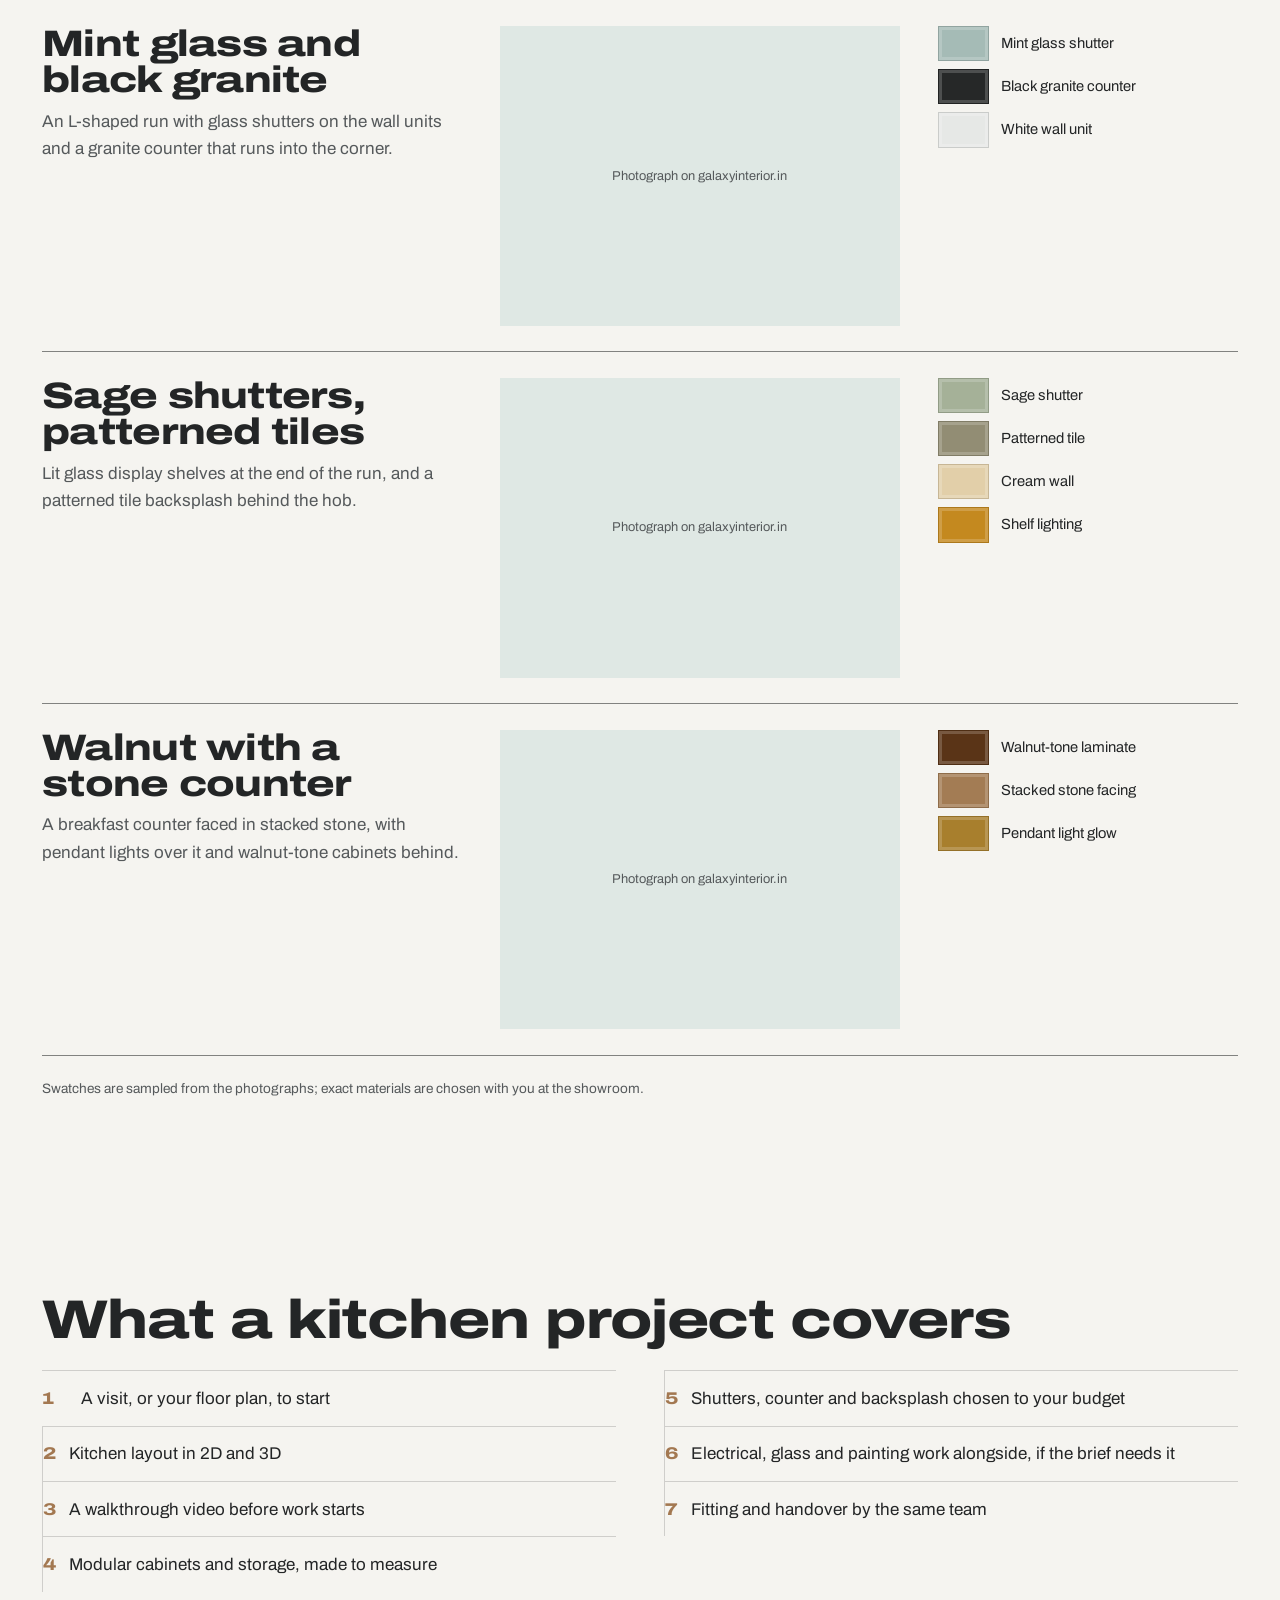
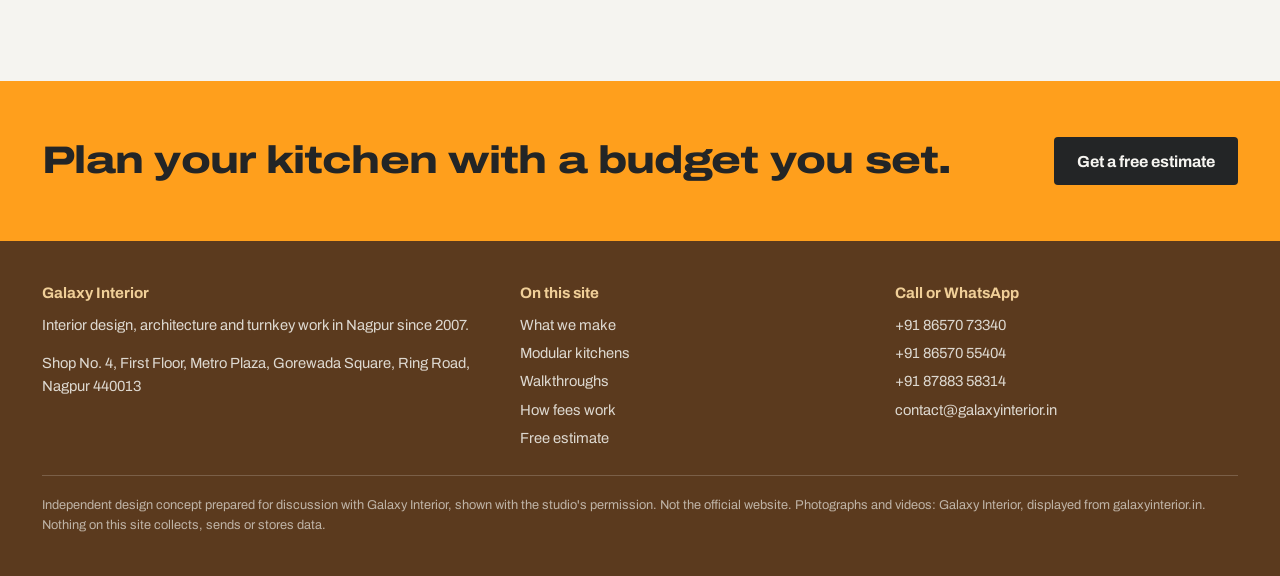
==== commit 6fee15aa: "Add files via upload" ====
--- a/kitchens/index.html
+++ b/kitchens/index.html
@@ -4,131 +4,98 @@
 <meta charset="utf-8">
 <meta name="viewport" content="width=device-width, initial-scale=1">
 <meta name="robots" content="noindex, nofollow, noarchive">
-<title>Modular kitchens — Galaxy Interior, Nagpur (design concept)</title>
+<title>Modular kitchens by Galaxy Interior, Nagpur (design concept)</title>
 <meta name="description" content="L-shaped and modular kitchens designed in 3D and built by Galaxy Interior, Nagpur. Unofficial website concept.">
-<meta name="theme-color" content="#0f1520">
-<meta property="og:title" content="Modular kitchens — Galaxy Interior, Nagpur (design concept)">
+<meta name="theme-color" content="#5b3a1e">
+<meta property="og:title" content="Modular kitchens by Galaxy Interior, Nagpur (design concept)">
 <meta property="og:description" content="L-shaped and modular kitchens designed in 3D and built by Galaxy Interior, Nagpur. Unofficial website concept.">
 <meta property="og:type" content="website">
 <link rel="icon" href="../assets/img/ui/favicon.svg" type="image/svg+xml">
 <link rel="preconnect" href="https://fonts.googleapis.com">
 <link rel="preconnect" href="https://fonts.gstatic.com" crossorigin>
-<link rel="stylesheet" href="https://fonts.googleapis.com/css2?family=Instrument+Serif:ital@0;1&family=Manrope:wght@400;500;600;700&display=swap">
+<link rel="stylesheet" href="https://fonts.googleapis.com/css2?family=Archivo:wdth,wght@100..125,400..800&display=swap">
 <link rel="stylesheet" href="../assets/css/site.css">
 </head>
 <body>
 <a class="skip" href="#main">Skip to content</a>
-<p class="concept-bar"><strong>Design concept</strong> — an independent proposal, not the official website of Galaxy Interior and not affiliated with it.</p>
-<header class="site-header" data-header>
+<p class="concept-bar">Design concept: an independent proposal, not the official website of Galaxy Interior and not affiliated with it.</p>
+<header class="site-header">
   <div class="site-header__in">
-    <a class="brand" href="../" aria-label="Galaxy Interior — home">
+    <a class="brand" href="../" aria-label="Galaxy Interior, home">
       <img src="https://www.galaxyinterior.in/images/Logo.png" width="179" height="53" alt="" referrerpolicy="no-referrer" onerror="this.remove()">
-      <span class="brand__text">Galaxy<small>INTERIOR</small></span>
+      <span class="brand__text">Galaxy Interior</span>
     </a>
-    <button class="nav-toggle" type="button" aria-expanded="false" aria-controls="site-nav" data-nav-toggle><span>Menu</span><span class="nav-toggle__bars" aria-hidden="true"></span></button>
+    <button class="nav-toggle" type="button" aria-expanded="false" aria-controls="site-nav" data-nav-toggle>Menu</button>
     <nav id="site-nav" class="site-nav" aria-label="Primary" data-nav>
-      <ul><li><a href="../#rooms">Rooms</a></li><li><a href="../kitchens/" aria-current="page">Kitchens</a></li><li><a href="../#seen">Walkthroughs</a></li><li><a href="../#fees">Fees</a></li><li><a href="../#studio">Studio</a></li></ul>
-      <a class="btn btn--gold" href="../#enquire">Get a free estimate</a>
+      <ul><li><a href="../#make">What we make</a></li><li><a href="../kitchens/" aria-current="page">Kitchens</a></li><li><a href="../#films">Walkthroughs</a></li><li><a href="../#fees">Fees</a></li><li><a href="../#steps">How it works</a></li></ul>
+      <a class="btn btn--action" href="../#visit">Free estimate</a>
     </nav>
   </div>
 </header>
 
 <main id="main">
-<section class="hero k-hero on-night">
-  <div class="stars"></div>
-  <div class="hero__in">
-    <div>
-      <p class="crumbs"><a href="../">Home</a> / Modular kitchens</p>
-      <p class="eyebrow">Modular kitchens · Nagpur</p>
-      <h1 class="display">Kitchens, planned <em>around the corner.</em></h1>
-      <p class="lede">An L-shaped layout puts the corner to work and links cooking, preparation and storage, so the room does more with the space it has.</p>
-      <div class="hero__actions"><a class="btn btn--gold" href="../#enquire">Get a kitchen estimate</a><a class="link-arrow" href="#kitchens">See finished kitchens <i aria-hidden="true">→</i></a></div>
-    </div>
-    <div class="hero__art" style="width:100%">
-      <svg class="orbit" viewBox="0 0 600 560" aria-hidden="true" preserveAspectRatio="none">
-  <defs><linearGradient id="gold" x1="0" x2="1"><stop offset="0" stop-color="#f1cf78"/><stop offset=".6" stop-color="#d9a53a"/><stop offset="1" stop-color="#f1cf78" stop-opacity=".15"/></linearGradient></defs>
-  <ellipse cx="300" cy="300" rx="292" ry="118" transform="rotate(-14 300 300)"/>
-  <path class="star" d="M0,-9 L2.2,-2.2 L9,0 L2.2,2.2 L0,9 L-2.2,2.2 L-9,0 L-2.2,-2.2 Z" transform="translate(548 150) scale(1.6)"/>
-  <path class="star" d="M0,-9 L2.2,-2.2 L9,0 L2.2,2.2 L0,9 L-2.2,2.2 L-9,0 L-2.2,-2.2 Z" transform="translate(70 430) scale(.9)"/>
-</svg>
-      <div class="k-hero__photo"><img src="https://www.galaxyinterior.in/assets/images/banner4.jpg" width="1200" height="682" alt="Powder-blue modular kitchen with a black counter, open shelves and under-cabinet lighting." referrerpolicy="no-referrer" fetchpriority="high" onerror="this.remove()"></div>
-      <p class="cap">Modular kitchen, Nagpur. Photograph: Galaxy Interior.</p>
+<section class="k-hero">
+  <div class="wrap">
+    <p class="crumbs"><a href="../">Home</a> / Modular kitchens</p>
+    <h1 class="label-xl">An L-shaped kitchen puts the corner to work.</h1>
+    <p class="intro">The L links cooking, preparation and storage on two walls and leaves the floor open. Galaxy Interior draws it to your actual room in 3D before any cabinet is made.</p>
+    <div class="k-hero__grid">
+      <div>
+        <div class="plan"><svg viewBox="0 0 440 340" role="img" aria-labelledby="plan-t">
+  <title id="plan-t">Plan of an L-shaped kitchen: storage along the long wall, cooking on the corner run, preparation and washing by the window, joined in a working triangle.</title>
+  <path class="wall" d="M30 318 V30 H410 V150"/>
+  <path class="door" d="M410 210 A62 62 0 0 1 348 272"/><line class="door" x1="410" y1="210" x2="410" y2="272"/>
+  <rect class="run" x="37" y="37" width="72" height="275"/>
+  <rect class="run" x="109" y="37" width="294" height="72"/>
+  <polygon class="tri" points="73,255 210,73 345,73"/>
+  <circle class="zone" cx="73" cy="255" r="13"/><circle class="zone" cx="210" cy="73" r="13"/><circle class="zone" cx="345" cy="73" r="13"/>
+  <text x="68.5" y="260">1</text><text x="205.5" y="78">2</text><text x="340.5" y="78">3</text>
+  <text class="muted" x="170" y="230">Open floor</text>
+  <text class="muted" x="318" y="22">Window</text>
+</svg></div>
+        <ol class="zones">
+          <li><b>1</b><span><strong>Storage</strong> along the long wall: tall units, drawers, the fridge.</span></li>
+          <li><b>2</b><span><strong>Cooking</strong> on the corner run, with the chimney above.</span></li>
+          <li><b>3</b><span><strong>Preparation and washing</strong> by the window, in daylight.</span></li>
+        </ol>
+        <p class="small">Illustrative plan, not a specific project.</p>
+      </div>
+      <figure class="k-hero__photo"><img src="https://www.galaxyinterior.in/assets/images/banner4.jpg" width="1200" height="682" alt="Powder-blue modular kitchen with a black counter, open shelves and under-cabinet lighting." referrerpolicy="no-referrer" fetchpriority="high"><figcaption>A finished kitchen with powder-blue shutters. Photograph: Galaxy Interior.</figcaption></figure>
     </div>
   </div>
 </section>
 
-<section class="section" aria-labelledby="l-h">
-  <div class="wrap lshape">
-    <div>
-      <p class="eyebrow">Why the L works</p>
-      <h2 id="l-h" class="title">Three jobs, <em>two walls.</em></h2>
-      <p class="lede">The L keeps the floor open and the three things you do most within a step or two of each other.</p>
-      <ol class="lshape__zones">
-        <li><b>1</b><span><strong>Storage</strong> along the long wall: tall units, drawers, the fridge.</span></li>
-        <li><b>2</b><span><strong>Cooking</strong> on the corner run, with the chimney above.</span></li>
-        <li><b>3</b><span><strong>Preparation and washing</strong> by the window, in daylight.</span></li>
-      </ol>
-      <p class="cap">Illustrative plan. Every Galaxy kitchen is drawn to the actual room.</p>
+<section class="catalogue" aria-labelledby="kk-h">
+  <div class="wrap">
+    <div class="catalogue__head">
+      <h2 id="kk-h" class="label-xl">Three kitchens, three sets of finishes</h2>
+      <p class="intro">Same idea each time, different choices by the people who live there.</p>
     </div>
-    <div class="plan" data-reveal><svg viewBox="0 0 420 340" role="img" aria-labelledby="plan-t">
-  <title id="plan-t">Plan drawing of an L-shaped kitchen: storage along one wall, cooking on the corner run, preparation by the window, joined in a working triangle.</title>
-  <path class="wall" d="M30 310 V30 H390 V140"/>
-  <path class="door" d="M390 200 A60 60 0 0 1 330 260"/><line class="door" x1="390" y1="200" x2="390" y2="260"/>
-  <rect class="counter" x="36" y="36" width="70" height="268"/>
-  <rect class="counter" x="106" y="36" width="278" height="70"/>
-  <polygon class="tri" points="71,250 200,71 330,71"/>
-  <circle class="zone" cx="71" cy="250" r="9"/><circle class="zone" cx="200" cy="71" r="9"/><circle class="zone" cx="330" cy="71" r="9"/>
-  <text class="label" x="84" y="254">1</text><text class="label" x="195" y="128">2</text><text class="label" x="325" y="128">3</text>
-  <text class="label" x="150" y="230">Open floor</text>
-  <text class="label" x="300" y="24">Window</text>
-</svg></div>
+    <article class="piece"><div class="piece__text"><h3 class="label-xl">Mint glass and black granite</h3><p>An L-shaped run with glass shutters on the wall units and a granite counter that runs into the corner.</p></div><figure class="piece__photo"><img src="https://www.galaxyinterior.in/images/gallery/04.jpg" width="368" height="490" alt="L-shaped modular kitchen with pale mint glass shutters and a black granite counter." loading="lazy" decoding="async" referrerpolicy="no-referrer" onerror="this.parentNode.classList.add('is-missing');this.remove()"></figure><ul class="swatches" aria-label="Finishes seen in this photograph"><li><i style="--c:#a5bbb6" aria-hidden="true"></i>Mint glass shutter</li><li><i style="--c:#262828" aria-hidden="true"></i>Black granite counter</li><li><i style="--c:#e6e8e6" aria-hidden="true"></i>White wall unit</li></ul></article><article class="piece"><div class="piece__text"><h3 class="label-xl">Sage shutters, patterned tiles</h3><p>Lit glass display shelves at the end of the run, and a patterned tile backsplash behind the hob.</p></div><figure class="piece__photo"><img src="https://www.galaxyinterior.in/images/gallery/07.jpg" width="368" height="507" alt="Sage-green modular kitchen with lit glass display shelves and a patterned tile backsplash." loading="lazy" decoding="async" referrerpolicy="no-referrer" onerror="this.parentNode.classList.add('is-missing');this.remove()"></figure><ul class="swatches" aria-label="Finishes seen in this photograph"><li><i style="--c:#a5b198" aria-hidden="true"></i>Sage shutter</li><li><i style="--c:#928d74" aria-hidden="true"></i>Patterned tile</li><li><i style="--c:#e2cfa9" aria-hidden="true"></i>Cream wall</li><li><i style="--c:#c4891f" aria-hidden="true"></i>Shelf lighting</li></ul></article><article class="piece"><div class="piece__text"><h3 class="label-xl">Walnut with a stone counter</h3><p>A breakfast counter faced in stacked stone, with pendant lights over it and walnut-tone cabinets behind.</p></div><figure class="piece__photo"><img src="https://www.galaxyinterior.in/images/gallery/06.jpg" width="368" height="490" alt="Kitchen with pendant lights over a breakfast counter faced in stacked stone, and walnut-tone cabinets." loading="lazy" decoding="async" referrerpolicy="no-referrer" onerror="this.parentNode.classList.add('is-missing');this.remove()"></figure><ul class="swatches" aria-label="Finishes seen in this photograph"><li><i style="--c:#5a3417" aria-hidden="true"></i>Walnut-tone laminate</li><li><i style="--c:#a37c54" aria-hidden="true"></i>Stacked stone facing</li><li><i style="--c:#a87f2d" aria-hidden="true"></i>Pendant light glow</li></ul></article>
+    <p class="small swatch-note">Swatches are sampled from the photographs; exact materials are chosen with you at the showroom.</p>
   </div>
 </section>
 
-<section class="section on-night" id="kitchens" aria-labelledby="kg-h">
-  <div class="stars"></div>
-  <div class="wrap" style="position:relative">
-    <header class="section-head">
-      <div><p class="eyebrow">Finished kitchens</p><h2 id="kg-h" class="title">Glass, granite, <em>stone and tile.</em></h2></div>
-      <p style="color:rgba(246,241,231,.7)">Four kitchens the team has designed and fitted. Photographs: Galaxy Interior.</p>
-    </header>
-    <div class="kgal"><figure class="photo " style="--ar:1200/682"><div class="photo__frame"><img src="https://www.galaxyinterior.in/assets/images/banner4.jpg" width="1200" height="682" alt="Powder-blue modular kitchen with a black counter, open shelves and under-cabinet lighting." loading="lazy" decoding="async" referrerpolicy="no-referrer" onload="this.classList.add('is-loaded')" onerror="this.closest('.photo').classList.add('is-missing')"></div><figcaption class="cap">Powder-blue kitchen with under-cabinet lighting.</figcaption></figure><figure class="photo " style="--ar:368/490"><div class="photo__frame"><img src="https://www.galaxyinterior.in/images/gallery/04.jpg" width="368" height="490" alt="White L-shaped modular kitchen with pale green glass shutters and a black granite counter." loading="lazy" decoding="async" referrerpolicy="no-referrer" onload="this.classList.add('is-loaded')" onerror="this.closest('.photo').classList.add('is-missing')"></div><figcaption class="cap">L-shaped kitchen, glass shutters, granite counter.</figcaption></figure><figure class="photo " style="--ar:368/507"><div class="photo__frame"><img src="https://www.galaxyinterior.in/images/gallery/07.jpg" width="368" height="507" alt="Mint-green modular kitchen with lit glass display shelves and a patterned tile backsplash." loading="lazy" decoding="async" referrerpolicy="no-referrer" onload="this.classList.add('is-loaded')" onerror="this.closest('.photo').classList.add('is-missing')"></div><figcaption class="cap">Mint kitchen with lit display shelves and patterned tiles.</figcaption></figure><figure class="photo " style="--ar:368/490"><div class="photo__frame"><img src="https://www.galaxyinterior.in/images/gallery/06.jpg" width="368" height="490" alt="Kitchen with pendant lights over a breakfast counter faced in stacked stone, and walnut-finish cabinets." loading="lazy" decoding="async" referrerpolicy="no-referrer" onload="this.classList.add('is-loaded')" onerror="this.closest('.photo').classList.add('is-missing')"></div><figcaption class="cap">Breakfast counter faced in stacked stone.</figcaption></figure></div>
+<section class="steps" aria-labelledby="cov-h">
+  <div class="wrap">
+    <h2 id="cov-h" class="label-xl">What a kitchen project covers</h2>
+    <ul class="covers"><li>A visit, or your floor plan, to start</li><li>Kitchen layout in 2D and 3D</li><li>A walkthrough video before work starts</li><li>Modular cabinets and storage, made to measure</li><li>Shutters, counter and backsplash chosen to your budget</li><li>Electrical, glass and painting work alongside, if the brief needs it</li><li>Fitting and handover by the same team</li></ul>
   </div>
 </section>
 
-<section class="section" aria-labelledby="cov-h">
-  <div class="wrap">
-    <header class="section-head">
-      <div><p class="eyebrow">What a kitchen project covers</p><h2 id="cov-h" class="title">From the first sketch <em>to the last handle.</em></h2></div>
-      <p>The same three steps as every Galaxy project: show us the space, see it designed, then select and execute.</p>
-    </header>
-    <ul class="covers"><li data-reveal>A visit or your floor plan to begin</li><li data-reveal>Kitchen layout in 2D and 3D</li><li data-reveal>A walkthrough video before work starts</li><li data-reveal>Modular cabinets and storage, made to measure</li><li data-reveal>Counters, backsplash and shutters chosen to your budget</li><li data-reveal>Electrical, glass and painting work alongside, if the brief needs it</li><li data-reveal>Fitting and handover by the same team</li></ul>
-  </div>
-</section>
-
-<section class="section fee" aria-labelledby="nx-h">
-  <div class="wrap next">
-    <div><p class="eyebrow">No percentage fees</p><h2 id="nx-h" class="title">Plan your kitchen <em>with a budget you set.</em></h2></div>
-    <a class="btn btn--gold" href="../#enquire">Get a free estimate</a>
+<section class="cta-band">
+  <div class="wrap cta-band__in">
+    <h2 class="label-xl">Plan your kitchen with a budget you set.</h2>
+    <a class="btn" href="../#visit">Get a free estimate</a>
   </div>
 </section>
 </main>
 <footer class="site-footer">
   <div class="site-footer__in">
-    <div>
-      <h2>Galaxy Interior</h2>
-      <p>Interior design, architecture and turnkey execution in Nagpur since 2007.</p>
-      <p>Shop No. 4, First Floor, Metro Plaza,<br>Gorewada Square, Ring Road, Nagpur 440013</p>
-    </div>
-    <div>
-      <h2>Explore</h2>
-      <ul><li><a href="../#rooms">Rooms we've finished</a></li><li><a href="../kitchens/">Modular kitchens</a></li><li><a href="../#seen">Walkthroughs</a></li><li><a href="../#fees">How fees work</a></li><li><a href="../#enquire">Free estimate</a></li></ul>
-    </div>
-    <div>
-      <h2>Call or WhatsApp</h2>
-      <ul><li>+91 86570 73340</li><li>+91 86570 55404</li><li>+91 87883 58314</li><li>contact@galaxyinterior.in</li></ul>
-    </div>
-    <p class="site-footer__legal">Independent design concept prepared for discussion with Galaxy Interior. Not the official website. Photographs and videos: Galaxy Interior, shown from galaxyinterior.in. Nothing on this site collects, sends or stores data.</p>
+    <div><h2>Galaxy Interior</h2><p>Interior design, architecture and turnkey work in Nagpur since 2007.</p><p>Shop No. 4, First Floor, Metro Plaza, Gorewada Square, Ring Road, Nagpur 440013</p></div>
+    <div><h2>On this site</h2><ul><li><a href="../#make">What we make</a></li><li><a href="../kitchens/">Modular kitchens</a></li><li><a href="../#films">Walkthroughs</a></li><li><a href="../#fees">How fees work</a></li><li><a href="../#visit">Free estimate</a></li></ul></div>
+    <div><h2>Call or WhatsApp</h2><ul><li>+91 86570 73340</li><li>+91 86570 55404</li><li>+91 87883 58314</li><li>contact@galaxyinterior.in</li></ul></div>
+    <p class="site-footer__legal">Independent design concept prepared for discussion with Galaxy Interior, shown with the studio's permission. Not the official website. Photographs and videos: Galaxy Interior, displayed from galaxyinterior.in. Nothing on this site collects, sends or stores data.</p>
   </div>
 </footer>
 <script src="../assets/js/site.js" defer></script>
--- a/assets/css/site.css
+++ b/assets/css/site.css
@@ -1,294 +1,230 @@
-/* Galaxy Interior — redesign concept
-   Design language: "Seen before it's built". The orbit and the four-point star in Galaxy's
-   own mark become the system: an ellipse that circles the work, a star that marks each step.
-   Colour comes from the logo — its gold gradient and white type — set on a night-blue ground
-   for the brand moments and a warm plaster ivory for reading. The tone is practical:
-   real Nagpur homes, phone-shot walkthroughs, plain words about money. */
+/* Galaxy Interior — redesign concept, direction "The sample book on the counter".
+   Every colour below is sampled from Galaxy's own photographs; the action colour is the orange
+   already used on galaxyinterior.in. One type family (Archivo) at two widths: expanded and heavy
+   for item names, like a printed label on a sample board; normal width for reading.
+   See private/creative-brief.md for the thesis and the "this, not that" pairs. */
 
 :root {
-  --night: #0f1520;
-  --night-2: #18202e;
-  --night-line: rgba(246, 241, 231, 0.14);
-  --paper: #f6f1e7;
-  --paper-2: #ede5d6;
-  --ink: #17191d;
-  --ink-2: #4b4d52;
-  --gold: #d9a53a;
-  --gold-hi: #f1cf78;
-  --gold-ink: #8a5f12;
-  --line: rgba(23, 25, 29, 0.14);
-  --line-strong: rgba(23, 25, 29, 0.4);
-
-  --serif: "Instrument Serif", "Iowan Old Style", Georgia, serif;
-  --sans: "Manrope", "Segoe UI", system-ui, sans-serif;
-
-  --step--1: clamp(0.8rem, 0.78rem + 0.1vw, 0.86rem);
-  --step-0: clamp(1rem, 0.97rem + 0.15vw, 1.08rem);
-  --step-1: clamp(1.2rem, 1.1rem + 0.45vw, 1.5rem);
-  --step-2: clamp(1.6rem, 1.3rem + 1.1vw, 2.3rem);
-  --step-3: clamp(2.2rem, 1.6rem + 2.4vw, 3.9rem);
-  --step-4: clamp(2.9rem, 1.8rem + 4.6vw, 6.4rem);
-
-  --pad: clamp(1.15rem, 0.6rem + 2.6vw, 3rem);
-  --max: 1320px;
-  --header-h: 70px;
-  --ease: cubic-bezier(0.22, 0.61, 0.36, 1);
+  --walnut: #5b3a1e;
+  --walnut-deep: #3f2714;
+  --teak: #a37851;
+  --mint: #a9bdb6;
+  --mint-pale: #dfe8e4;
+  --granite: #232526;
+  --granite-2: #55595b;
+  --amber: #f0cf98;
+  --gloss: #f5f4f0;
+  --white: #fff;
+  --orange: #ff9f1c;
+  --line: rgba(35, 37, 38, 0.18);
+  --line-strong: rgba(35, 37, 38, 0.55);
+
+  --font: "Archivo", "Segoe UI", system-ui, sans-serif;
+  --pad: clamp(1rem, 0.4rem + 2.8vw, 2.75rem);
+  --max: 1280px;
+  --header-h: 64px;
 }
 
 *, *::before, *::after { box-sizing: border-box; }
-html { -webkit-text-size-adjust: 100%; scroll-behavior: smooth; scroll-padding-top: calc(var(--header-h) + 16px); }
-@media (prefers-reduced-motion: reduce) { html { scroll-behavior: auto; } *, *::before, *::after { transition: none !important; animation: none !important; } }
-body { margin: 0; background: var(--paper); color: var(--ink); font: 400 var(--step-0)/1.62 var(--sans); -webkit-font-smoothing: antialiased; }
+html { -webkit-text-size-adjust: 100%; scroll-padding-top: calc(var(--header-h) + 12px); }
+body { margin: 0; background: var(--gloss); color: var(--granite); font: 400 1.0625rem/1.6 var(--font); font-stretch: 100%; }
 img, video, svg { display: block; max-width: 100%; }
 a { color: inherit; }
 p { margin: 0 0 1em; }
-h1, h2, h3 { margin: 0; font-weight: 400; }
-:focus-visible { outline: 2px solid var(--gold); outline-offset: 3px; border-radius: 2px; }
-.skip { position: absolute; left: var(--pad); top: -4rem; z-index: 100; background: var(--gold); color: var(--night); padding: .6rem 1rem; font-weight: 700; }
+h1, h2, h3 { margin: 0; }
+:focus-visible { outline: 3px solid var(--orange); outline-offset: 2px; }
+.skip { position: absolute; left: 1rem; top: -4rem; z-index: 100; background: var(--orange); color: var(--granite); padding: .6rem 1rem; font-weight: 700; }
 .skip:focus { top: .5rem; }
 .wrap { max-width: var(--max); margin: 0 auto; padding: 0 var(--pad); }
 
-/* Type ------------------------------------------------------------------- */
-.display { font: 400 var(--step-4)/0.96 var(--serif); letter-spacing: -0.015em; text-wrap: balance; margin-bottom: 1.6rem; }
-.title { font: 400 var(--step-3)/1.02 var(--serif); letter-spacing: -0.01em; text-wrap: balance; margin-bottom: 1.2rem; }
-.section-head .title { margin-bottom: 0; }
-.display em, .title em { font-style: italic; color: var(--gold-ink); }
-.on-night .display em, .on-night .title em { color: var(--gold-hi); }
-.lede { font-size: var(--step-1); line-height: 1.5; max-width: 33em; color: var(--ink-2); }
-.on-night .lede { color: rgba(246, 241, 231, 0.78); }
-.eyebrow { display: flex; align-items: center; gap: .6rem; font: 700 0.72rem/1.3 var(--sans); letter-spacing: 0.16em; text-transform: uppercase; color: var(--gold-ink); margin: 0 0 1.2rem; }
-.on-night .eyebrow { color: var(--gold); }
-.eyebrow::before { content: ""; width: .7rem; height: .7rem; flex: none; background: currentColor; clip-path: polygon(50% 0, 61% 39%, 100% 50%, 61% 61%, 50% 100%, 39% 61%, 0 50%, 39% 39%); }
-.cap { font-size: 0.78rem; line-height: 1.45; color: var(--ink-2); margin-top: .7rem; }
-.on-night .cap { color: rgba(246, 241, 231, 0.6); }
-
-/* Buttons ---------------------------------------------------------------- */
-.btn { display: inline-flex; align-items: center; justify-content: center; gap: .55rem; min-height: 3rem; padding: 0 1.4rem; border-radius: 999px; font: 700 0.92rem var(--sans); text-decoration: none; border: 1.5px solid transparent; cursor: pointer; transition: background-color .25s, color .25s, border-color .25s, transform .25s var(--ease); }
-.btn:hover { transform: translateY(-1px); }
-.btn--gold { background: linear-gradient(100deg, var(--gold-hi), var(--gold) 55%, #c18a24); color: var(--night); }
-.btn--gold:hover { background: var(--gold-hi); }
-.btn--line { border-color: currentColor; background: transparent; }
-.btn--wide { width: 100%; }
-.link-arrow { font-weight: 700; text-decoration: none; border-bottom: 1.5px solid currentColor; padding-bottom: 2px; }
-.link-arrow i { font-style: normal; display: inline-block; transition: transform .25s var(--ease); }
-.link-arrow:hover i { transform: translateX(4px); }
-
-/* Concept bar + header ---------------------------------------------------- */
-.concept-bar { background: var(--gold); color: var(--night); font-size: 0.78rem; line-height: 1.4; text-align: center; padding: .55rem var(--pad); margin: 0; }
-.concept-bar strong { letter-spacing: .08em; text-transform: uppercase; font-size: .7rem; }
-.site-header { position: sticky; top: 0; z-index: 40; background: var(--night); color: var(--paper); border-bottom: 1px solid var(--night-line); }
-.site-header__in { display: flex; align-items: center; justify-content: space-between; gap: 2rem; height: var(--header-h); max-width: var(--max); margin: 0 auto; padding: 0 var(--pad); }
-.brand { display: flex; align-items: center; text-decoration: none; min-width: 0; }
-.brand img { height: 40px; width: auto; }
-.brand__text { font: 400 1.6rem/1 var(--serif); color: var(--gold-hi); }
-.brand__text small { font: 700 .62rem var(--sans); letter-spacing: .3em; color: var(--paper); margin-left: .4rem; }
+/* Label voice: expanded, heavy — the sample-board tag */
+.label-xl { font-stretch: 125%; font-weight: 800; letter-spacing: -0.02em; line-height: 0.98; }
+h1 { font-size: clamp(2.5rem, 1.2rem + 5.2vw, 5.6rem); }
+h2 { font-size: clamp(1.9rem, 1.1rem + 3vw, 3.4rem); margin-bottom: .9rem; }
+.intro { font-size: clamp(1.1rem, 1rem + .4vw, 1.3rem); max-width: 36em; }
+.small { font-size: .85rem; color: var(--granite-2); }
+
+.btn { display: inline-flex; align-items: center; min-height: 3rem; padding: 0 1.3rem; border-radius: 4px; font: 700 1rem var(--font); text-decoration: none; border: 2px solid transparent; cursor: pointer; }
+.btn--action { background: var(--orange); color: var(--granite); }
+.btn--action:hover { background: #ffb24d; }
+.btn--plain { border-color: currentColor; }
+
+/* Concept notice */
+.concept-bar { margin: 0; background: var(--granite); color: var(--gloss); font-size: .8rem; padding: .5rem var(--pad); text-align: center; }
+
+/* Header — walnut, so the logo's gold and white type read as they were drawn */
+.site-header { position: sticky; top: 0; z-index: 40; background: var(--walnut); color: var(--gloss); }
+.site-header__in { display: flex; align-items: center; justify-content: space-between; gap: 1.5rem; height: var(--header-h); max-width: var(--max); margin: 0 auto; padding: 0 var(--pad); }
+.brand { display: flex; align-items: center; text-decoration: none; }
+.brand img { height: 38px; width: auto; }
+.brand__text { font-stretch: 125%; font-weight: 800; color: var(--amber); }
 .brand img + .brand__text { display: none; }
-.site-nav { display: flex; align-items: center; gap: 2rem; }
-.site-nav ul { display: flex; gap: 1.6rem; list-style: none; margin: 0; padding: 0; }
-.site-nav ul a { text-decoration: none; font-size: .9rem; font-weight: 600; color: rgba(246, 241, 231, .78); }
-.site-nav ul a:hover, .site-nav ul a[aria-current] { color: var(--gold-hi); }
-.site-nav .btn { min-height: 2.6rem; }
+.site-nav { display: flex; align-items: center; gap: 1.6rem; }
+.site-nav ul { display: flex; gap: 1.4rem; list-style: none; margin: 0; padding: 0; }
+.site-nav ul a { text-decoration: none; font-weight: 600; font-size: .95rem; }
+.site-nav ul a:hover, .site-nav ul a[aria-current] { text-decoration: underline; text-underline-offset: 6px; text-decoration-color: var(--orange); text-decoration-thickness: 2px; }
+.site-nav .btn { min-height: 2.5rem; }
 .nav-toggle { display: none; }
-@media (max-width: 960px) {
-  .nav-toggle { display: inline-flex; align-items: center; gap: .7rem; min-height: 2.75rem; background: none; border: 0; color: var(--paper); font: 700 .9rem var(--sans); cursor: pointer; }
-  .nav-toggle__bars { position: relative; width: 1.4rem; height: .5rem; }
-  .nav-toggle__bars::before, .nav-toggle__bars::after { content: ""; position: absolute; left: 0; right: 0; height: 1.5px; background: currentColor; transition: transform .3s var(--ease), top .3s var(--ease); }
-  .nav-toggle__bars::before { top: 0; } .nav-toggle__bars::after { top: 100%; }
-  .nav-open .nav-toggle__bars::before { top: 50%; transform: rotate(45deg); }
-  .nav-open .nav-toggle__bars::after { top: 50%; transform: rotate(-45deg); }
-  .site-nav { position: fixed; inset: calc(var(--header-h) + 2rem) 0 auto 0; flex-direction: column; align-items: stretch; gap: 1.5rem; padding: 1.5rem var(--pad) 2rem; background: var(--night); border-bottom: 1px solid var(--night-line); transform: translateY(-120%); visibility: hidden; transition: transform .35s var(--ease), visibility .35s; }
-  .nav-open .site-nav { transform: none; visibility: visible; }
+@media (max-width: 900px) {
+  .nav-toggle { display: inline-flex; align-items: center; min-height: 2.75rem; padding: 0 .9rem; background: transparent; color: var(--gloss); border: 1.5px solid rgba(245,244,240,.5); border-radius: 4px; font: 700 .95rem var(--font); cursor: pointer; }
+  .site-nav { display: none; position: absolute; top: var(--header-h); left: 0; right: 0; flex-direction: column; align-items: stretch; gap: 1rem; padding: 1rem var(--pad) 1.5rem; background: var(--walnut); border-top: 1px solid rgba(245,244,240,.15); }
+  .nav-open .site-nav { display: flex; }
   .site-nav ul { flex-direction: column; gap: 0; }
-  .site-nav ul a { display: block; padding: .8rem 0; border-bottom: 1px solid var(--night-line); font-size: 1.05rem; }
-}
-
-/* Night sections ---------------------------------------------------------- */
-.on-night { background: var(--night); color: var(--paper); }
-.stars { position: absolute; inset: 0; pointer-events: none; opacity: .55;
-  background-image: radial-gradient(1px 1px at 12% 22%, #fff 50%, transparent 51%), radial-gradient(1px 1px at 78% 14%, #fff 50%, transparent 51%), radial-gradient(1.5px 1.5px at 64% 72%, var(--gold-hi) 50%, transparent 51%), radial-gradient(1px 1px at 33% 84%, #fff 50%, transparent 51%), radial-gradient(1px 1px at 90% 58%, #fff 50%, transparent 51%), radial-gradient(1px 1px at 47% 8%, #fff 50%, transparent 51%); }
-
-/* Hero -------------------------------------------------------------------- */
-.hero { position: relative; overflow: hidden; }
-.hero__in { position: relative; display: grid; grid-template-columns: 1.08fr .92fr; gap: clamp(2rem, 5vw, 5rem); align-items: center; max-width: var(--max); margin: 0 auto; padding: clamp(3rem, 7vw, 6.5rem) var(--pad) clamp(3rem, 6vw, 5.5rem); }
-.hero__actions { display: flex; flex-wrap: wrap; align-items: center; gap: 1.4rem 2rem; margin-top: 2rem; }
-.hero__art { position: relative; justify-self: center; width: min(100%, 520px); }
-.orbit { position: absolute; inset: -12% -16%; width: 132%; height: 124%; overflow: visible; pointer-events: none; z-index: 2; }
-.orbit ellipse { fill: none; stroke: url(#gold); stroke-width: 2.2; stroke-linecap: round; stroke-dasharray: 1400; stroke-dashoffset: 1400; animation: draw 2.2s .3s var(--ease) forwards; }
-.orbit .star { fill: var(--gold-hi); opacity: 0; animation: twinkle .6s 2.2s forwards; transform-origin: center; transform-box: fill-box; }
-@keyframes draw { to { stroke-dashoffset: 0; } }
-@keyframes twinkle { from { opacity: 0; transform: scale(.4); } to { opacity: 1; transform: none; } }
-.hero__photo { position: relative; z-index: 1; border-radius: 48% 48% 14px 14px / 34% 34% 14px 14px; overflow: hidden; aspect-ratio: 1080 / 1016; background: var(--night-2); }
-.hero__photo img { width: 100%; height: 100%; object-fit: cover; }
-.hero__foot { position: relative; display: flex; justify-content: space-between; gap: 1rem; max-width: var(--max); margin: 0 auto; padding: 1rem var(--pad); border-top: 1px solid var(--night-line); font: 700 .7rem var(--sans); letter-spacing: .16em; text-transform: uppercase; color: rgba(246,241,231,.55); }
-@media (max-width: 860px) { .hero__in { grid-template-columns: 1fr; } .hero__art { width: min(88%, 440px); margin-top: 1rem; } }
-
-/* Photo frames (hotlinked; remove themselves if unavailable) -------------- */
-.photo { margin: 0; min-width: 0; min-height: 0; }
-.photo__frame { position: relative; overflow: hidden; background: var(--paper-2); aspect-ratio: var(--ar, 4/5); border-radius: 6px; }
-.photo__frame img { width: 100%; height: 100%; object-fit: cover; opacity: 0; transition: opacity .6s, transform .8s var(--ease); }
-.photo__frame img.is-loaded { opacity: 1; }
-.photo.is-missing .photo__frame::after { content: "Photograph from galaxyinterior.in"; position: absolute; inset: 0; display: grid; place-items: center; font-size: .78rem; color: var(--ink-2); text-align: center; padding: 1rem; }
-
-/* Sections ---------------------------------------------------------------- */
-.section { padding: clamp(4rem, 9vw, 8rem) 0; }
-.section-head { display: grid; grid-template-columns: minmax(0, 1fr) minmax(0, .8fr); gap: 1rem 4rem; align-items: end; margin-bottom: clamp(2rem, 4vw, 3.5rem); }
-.section-head p:last-child { color: var(--ink-2); margin: 0; }
-@media (max-width: 860px) { .section-head { grid-template-columns: 1fr; } }
-
-/* Rooms register ---------------------------------------------------------- */
-.rooms { display: grid; grid-template-columns: .9fr 1.1fr; gap: clamp(2rem, 5vw, 5rem); align-items: start; }
-.rooms__pane { position: sticky; top: calc(var(--header-h) + 2rem); aspect-ratio: 4 / 5; }
-.rooms__plate { position: absolute; inset: 0; opacity: 0; transition: opacity .5s var(--ease); display: grid; grid-template-columns: minmax(0,1fr) minmax(0,1fr); grid-template-rows: minmax(0,1fr) minmax(0,1fr); gap: 8px; }
-.rooms__plate.is-active { opacity: 1; }
-.rooms__plate .photo:first-child { grid-row: span 2; }
-.rooms__plate .photo, .rooms__plate .photo__frame { height: 100%; }
-.rooms__plate .photo__frame { aspect-ratio: auto; }
-.rooms__list { list-style: none; margin: 0; padding: 0; border-top: 1px solid var(--line-strong); }
-.rooms__row { display: grid; grid-template-columns: 2.6rem 1fr auto; gap: .2rem 1rem; align-items: baseline; padding: 1.5rem 0; border-bottom: 1px solid var(--line); text-decoration: none; transition: padding .35s var(--ease); cursor: default; }
-a.rooms__row { cursor: pointer; }
-.rooms__row.is-active { padding-left: .8rem; }
-.rooms__n { font: 700 .75rem var(--sans); color: var(--gold-ink); letter-spacing: .1em; }
-.rooms__name { font: 400 var(--step-2)/1.1 var(--serif); }
-.rooms__row.is-active .rooms__name { color: var(--gold-ink); font-style: italic; }
-.rooms__go { font-size: .85rem; font-weight: 700; white-space: nowrap; }
-.rooms__note { grid-column: 2 / -1; color: var(--ink-2); font-size: .95rem; margin: 0; }
-.rooms__credit { margin-top: 1.2rem; }
+  .site-nav ul a { display: block; padding: .8rem 0; border-bottom: 1px solid rgba(245,244,240,.15); font-size: 1.05rem; }
+}
+
+/* Hero: headline + the walkthrough itself */
+.hero { padding: clamp(2.5rem, 6vw, 5rem) 0 clamp(2rem, 5vw, 4rem); border-bottom: 1px solid var(--line-strong); }
+.hero__grid { display: grid; grid-template-columns: minmax(0, 1fr) minmax(0, 300px); gap: clamp(2rem, 6vw, 6rem); align-items: end; }
+.hero h1 { margin-bottom: 1.4rem; }
+.hero__actions { display: flex; flex-wrap: wrap; gap: .8rem; margin-top: 1.6rem; }
+.hero__facts { display: grid; grid-template-columns: repeat(3, auto); justify-content: start; gap: .4rem 2.5rem; margin: 2.6rem 0 0; padding: 1rem 0 0; border-top: 1px solid var(--line); }
+.hero__facts dt { font-size: .82rem; color: var(--granite-2); }
+.hero__facts dd { margin: 0; font-weight: 700; }
+@media (max-width: 760px) {
+  .hero__grid { grid-template-columns: minmax(0, 1fr) 132px; gap: 1rem 1.2rem; align-items: start; }
+  .hero__copy { display: contents; }
+  .hero h1 { grid-column: 1 / -1; }
+  .hero .intro, .hero__actions { grid-column: 1 / -1; }
+  .hero__film { grid-column: 2; grid-row: 2; }
+  .hero__facts { grid-column: 1; grid-row: 2; grid-template-columns: 1fr; margin: 0; padding: 0; border: 0; gap: .15rem; align-self: center; }
+  .hero__facts div { padding: .55rem 0; border-bottom: 1px solid var(--line); }
+}
+
+/* Film frames: portrait phone footage at its own proportion */
+.film { margin: 0; }
+.film__frame { position: relative; aspect-ratio: 9 / 16; background: var(--granite); border-radius: 10px; overflow: hidden; }
+.film video { width: 100%; height: 100%; object-fit: cover; }
+.film__play { position: absolute; left: .7rem; bottom: .7rem; display: inline-flex; align-items: center; gap: .45rem; min-height: 2.5rem; padding: 0 .9rem 0 .75rem; border: 0; border-radius: 4px; background: var(--orange); color: var(--granite); font: 700 .88rem var(--font); cursor: pointer; }
+.film__play::before { content: ""; border-left: 9px solid currentColor; border-top: 6px solid transparent; border-bottom: 6px solid transparent; }
+.film.is-playing .film__play::before { border: 0; width: 9px; height: 11px; background: linear-gradient(90deg, currentColor 35%, transparent 35% 65%, currentColor 65%); }
+.film figcaption { font-size: .82rem; color: var(--granite-2); margin-top: .5rem; line-height: 1.4; }
+.film.is-missing .film__frame::after { content: "Video on galaxyinterior.in"; position: absolute; inset: 0; display: grid; place-items: center; color: var(--mint); font-size: .8rem; text-align: center; padding: 1rem; }
+.film.is-missing video, .film.is-missing .film__play { display: none; }
+
+/* Catalogue of pieces: name | photograph | finishes */
+.catalogue { padding: clamp(3rem, 7vw, 6rem) 0; }
+.catalogue__head { display: grid; grid-template-columns: minmax(0, 1fr) minmax(0, 1fr); gap: 1rem 3rem; align-items: end; margin-bottom: 2.4rem; }
+.piece { display: grid; grid-template-columns: minmax(0, 1.05fr) minmax(0, 1fr) minmax(0, .75fr); gap: clamp(1.2rem, 3vw, 2.8rem); padding: 1.6rem 0; border-top: 1px solid var(--line-strong); align-items: start; }
+.piece:last-of-type { border-bottom: 1px solid var(--line-strong); }
+.piece h3 { font-size: clamp(1.5rem, 1.1rem + 1.5vw, 2.4rem); margin-bottom: .6rem; }
+.piece p { color: var(--granite-2); max-width: 26em; }
+.piece a.more { font-weight: 700; text-decoration-color: var(--orange); text-decoration-thickness: 2px; text-underline-offset: 4px; }
+.piece__photo { margin: 0; aspect-ratio: 4 / 3; overflow: hidden; background: var(--mint-pale); }
+.piece__photo img { width: 100%; height: 100%; object-fit: cover; }
+.piece__photo.is-missing::after { content: "Photograph on galaxyinterior.in"; display: grid; place-items: center; height: 100%; font-size: .8rem; color: var(--granite-2); }
+.swatches { list-style: none; margin: 0; padding: 0; display: grid; gap: .5rem; }
+.swatches li { display: grid; grid-template-columns: 3.2rem 1fr; gap: .75rem; align-items: center; font-size: .92rem; }
+.swatches i { display: block; height: 2.2rem; background: var(--c); border: 1px solid rgba(0,0,0,.12); box-shadow: inset 0 0 0 3px rgba(255,255,255,.18); }
+.swatch-note { margin-top: 1.4rem; }
+@media (max-width: 900px) {
+  .catalogue__head { grid-template-columns: 1fr; }
+  .piece { grid-template-columns: minmax(0, 1fr) minmax(0, 1fr); }
+  .piece__photo { grid-column: 1 / -1; grid-row: 2; margin: 0 calc(var(--pad) * -1); }
+  .swatches { grid-column: 1 / -1; grid-row: 3; grid-template-columns: repeat(auto-fill, minmax(130px, 1fr)); }
+  .piece__text { grid-column: 1 / -1; }
+}
+
+/* Fee: a worked bill */
+.bill { background: var(--white); border-block: 1px solid var(--line-strong); padding: clamp(3rem, 7vw, 6rem) 0; }
+.bill__grid { display: grid; grid-template-columns: minmax(0, 1fr) minmax(0, 1fr); gap: clamp(2rem, 6vw, 6rem); align-items: start; }
+.bill__sheet { font-variant-numeric: tabular-nums; border: 1.5px solid var(--granite); padding: clamp(1.1rem, 3vw, 2rem); background: var(--gloss); }
+.bill__sheet h3 { font-size: 1.05rem; font-weight: 700; margin-bottom: 1rem; }
+.bill__row { display: grid; grid-template-columns: 1fr auto auto; gap: 1.2rem; padding: .7rem 0; border-top: 1px dashed var(--line-strong); }
+.bill__row span:not(:first-child) { text-align: right; min-width: 6.5rem; }
+.bill__row--head { border-top: 0; font-size: .82rem; color: var(--granite-2); }
+.bill__row--total { border-top: 1.5px solid var(--granite); font-weight: 800; }
+.bill__sheet .small { margin: 1rem 0 0; }
+.bill__galaxy { margin-top: 1.4rem; padding: 1rem 1.1rem; background: var(--walnut); color: var(--gloss); font-weight: 600; }
+@media (max-width: 860px) { .bill__grid { grid-template-columns: minmax(0, 1fr); } }
+
+/* Walkthrough strip on mint glass */
+.films { background: var(--mint); padding: clamp(3rem, 7vw, 6rem) 0; }
+.films__head { display: grid; grid-template-columns: minmax(0, 1fr) minmax(0, 1fr); gap: 1rem 3rem; align-items: end; margin-bottom: 2rem; }
+.films__strip { display: grid; grid-template-columns: repeat(4, minmax(0, 1fr)); gap: clamp(.8rem, 2vw, 1.6rem); }
+.films .film figcaption { color: var(--granite); }
 @media (max-width: 860px) {
-  .rooms { grid-template-columns: minmax(0, 1fr); }
-  .rooms__pane { position: relative; top: 0; aspect-ratio: 1 / 1; }
-}
-
-/* Walkthrough reels ------------------------------------------------------- */
-.seen { position: relative; overflow: hidden; }
-.seen__grid { position: relative; display: grid; grid-template-columns: minmax(0, .85fr) minmax(0, 1.15fr); gap: clamp(2rem, 5vw, 5rem); align-items: center; }
-.seen__points { list-style: none; padding: 0; margin: 2rem 0 0; display: grid; gap: 1rem; }
-.seen__points li { display: grid; grid-template-columns: 1.6rem 1fr; gap: .8rem; color: rgba(246,241,231,.82); }
-.seen__points li::before { content: ""; width: .9rem; height: .9rem; margin-top: .35rem; background: var(--gold); clip-path: polygon(50% 0, 61% 39%, 100% 50%, 61% 61%, 50% 100%, 39% 61%, 0 50%, 39% 39%); }
-.seen__points strong { color: var(--paper); }
-.reels { display: flex; gap: 14px; overflow-x: auto; scroll-snap-type: x mandatory; padding: .5rem .2rem 1.2rem; scrollbar-width: thin; scrollbar-color: var(--gold) transparent; }
-.reel { flex: 0 0 clamp(150px, 17vw, 200px); scroll-snap-align: start; margin: 0; }
-.reel__frame { position: relative; aspect-ratio: 9 / 16; border-radius: 22px; overflow: hidden; background: var(--night-2); border: 1px solid var(--night-line); }
-.reel video { width: 100%; height: 100%; object-fit: cover; }
-.reel__play { position: absolute; inset: 0; display: grid; place-items: center; background: linear-gradient(transparent 55%, rgba(15,21,32,.7)); border: 0; color: var(--paper); cursor: pointer; }
-.reel__play span { width: 3.2rem; height: 3.2rem; border-radius: 50%; display: grid; place-items: center; background: rgba(15,21,32,.55); border: 1.5px solid var(--gold-hi); backdrop-filter: blur(4px); }
-.reel__play span::before { content: ""; border-left: 12px solid var(--gold-hi); border-top: 8px solid transparent; border-bottom: 8px solid transparent; margin-left: 3px; }
-.reel.is-playing .reel__play { opacity: 0; }
-.reel.is-missing .reel__frame::after { content: "Video from galaxyinterior.in"; position: absolute; inset: 0; display: grid; place-items: center; padding: 1rem; text-align: center; font-size: .78rem; color: rgba(246,241,231,.55); }
-.reel.is-missing .reel__play, .reel.is-missing video { display: none; }
-.reel figcaption { font-size: .78rem; color: rgba(246,241,231,.6); margin-top: .55rem; }
-@media (max-width: 860px) { .seen__grid { grid-template-columns: minmax(0, 1fr); } }
-
-/* Fee band ---------------------------------------------------------------- */
-.fee { background: var(--paper-2); }
-.fee__grid { display: grid; grid-template-columns: 1.1fr .9fr; gap: clamp(2rem, 5vw, 5rem); align-items: start; }
-.fee__compare { border-top: 1px solid var(--line-strong); }
-.fee__row { display: grid; grid-template-columns: 1fr 1fr; gap: 1.5rem; padding: 1.15rem 0; border-bottom: 1px solid var(--line); }
-.fee__row span:first-child { color: var(--ink-2); text-decoration: line-through; text-decoration-color: rgba(138,95,18,.5); }
-.fee__row span:last-child { font-weight: 600; }
-.fee__row--head span { font: 700 .7rem var(--sans); letter-spacing: .14em; text-transform: uppercase; text-decoration: none !important; color: var(--gold-ink) !important; }
-@media (max-width: 860px) { .fee__grid { grid-template-columns: 1fr; } }
-
-/* Process on an orbit ----------------------------------------------------- */
-.process { position: relative; }
-.process__track { position: relative; }
-.process__line { position: absolute; left: 0; right: 0; top: 1.15rem; height: 40px; width: 100%; overflow: visible; }
-.process__line path { fill: none; stroke: var(--gold); stroke-width: 1.5; stroke-dasharray: 4 7; }
-.process__steps { position: relative; list-style: none; margin: 0; padding: 0; display: grid; grid-template-columns: repeat(3, 1fr); gap: clamp(1.5rem, 4vw, 4rem); }
-.process__steps li { padding-top: 4.2rem; position: relative; }
-.process__dot { position: absolute; top: 0; left: 0; width: 2.4rem; height: 2.4rem; display: grid; place-items: center; background: var(--paper); }
-.process__dot::before { content: ""; width: 1.6rem; height: 1.6rem; background: var(--gold); clip-path: polygon(50% 0, 61% 39%, 100% 50%, 61% 61%, 50% 100%, 39% 61%, 0 50%, 39% 39%); }
-.process__steps .n { font: 700 .72rem var(--sans); letter-spacing: .16em; color: var(--gold-ink); display: block; margin-bottom: .5rem; }
-.process__steps h3 { font: 400 var(--step-2)/1.1 var(--serif); margin-bottom: .7rem; }
-.process__steps p { color: var(--ink-2); }
+  .films__head { grid-template-columns: 1fr; }
+  .films__strip { display: flex; overflow-x: auto; scroll-snap-type: x mandatory; margin: 0 calc(var(--pad) * -1); padding: 0 var(--pad) .8rem; }
+  .films__strip .film { flex: 0 0 44%; scroll-snap-align: start; }
+}
+
+/* Process: what you hold after each step */
+.steps { padding: clamp(3rem, 7vw, 6rem) 0; }
+.steps ol { list-style: none; margin: 2.2rem 0 0; padding: 0; display: grid; grid-template-columns: repeat(3, minmax(0, 1fr)); border-top: 3px solid var(--walnut); }
+.steps li { padding: 1.4rem 1.6rem 0 0; }
+.steps li + li { padding-left: 1.6rem; border-left: 1px solid var(--line); }
+.steps .n { font-stretch: 125%; font-weight: 800; font-size: 2.4rem; color: var(--teak); line-height: 1; display: block; margin-bottom: .8rem; }
+.steps h3 { font-size: 1.3rem; margin-bottom: .5rem; }
+.steps .hold { margin-top: 1rem; padding-top: .8rem; border-top: 1px dashed var(--line-strong); font-size: .95rem; }
+.steps .hold b { display: block; font-size: .8rem; font-weight: 600; color: var(--granite-2); }
 @media (max-width: 760px) {
-  .process__line { display: none; }
-  .process__steps { grid-template-columns: 1fr; border-left: 1.5px dashed var(--gold); margin-left: 1.15rem; }
-  .process__steps li { padding: 0 0 0 2.2rem; }
-  .process__dot { left: -1.3rem; }
-}
-
-/* Services ---------------------------------------------------------------- */
-.needs { list-style: none; margin: 0; padding: 0; display: grid; grid-template-columns: repeat(3, 1fr); border-top: 1px solid var(--line-strong); }
-.needs li { padding: 1.8rem 1.6rem 1.8rem 0; border-bottom: 1px solid var(--line); }
-.needs li:not(:nth-child(3n+1)) { padding-left: 1.6rem; border-left: 1px solid var(--line); }
-.needs h3 { font: 400 var(--step-1)/1.2 var(--serif); font-size: clamp(1.4rem, 1.2rem + .6vw, 1.75rem); margin-bottom: .5rem; }
-.needs p { color: var(--ink-2); font-size: .96rem; margin: 0; }
-.needs a { font-weight: 700; font-size: .9rem; display: inline-block; margin-top: .8rem; }
-@media (max-width: 900px) { .needs { grid-template-columns: 1fr 1fr; } .needs li:not(:nth-child(3n+1)) { padding-left: 0; border-left: 0; } .needs li:nth-child(even) { padding-left: 1.4rem; border-left: 1px solid var(--line); } }
-@media (max-width: 600px) { .needs { grid-template-columns: 1fr; } .needs li:nth-child(even) { padding-left: 0; border-left: 0; } }
-
-/* Studio ------------------------------------------------------------------ */
-.studio__grid { display: grid; grid-template-columns: .9fr 1.1fr; gap: clamp(2rem, 5vw, 5rem); align-items: start; }
-.studio__photo { aspect-ratio: 712 / 1280; max-height: 640px; }
-.facts { margin: 2rem 0 0; display: grid; grid-template-columns: 1fr 1fr; border-top: 1px solid var(--night-line); }
-.facts div { padding: 1.1rem 1rem 1.1rem 0; border-bottom: 1px solid var(--night-line); }
-.facts dt { font: 700 .68rem var(--sans); letter-spacing: .16em; text-transform: uppercase; color: var(--gold); margin-bottom: .3rem; }
-.facts dd { margin: 0; }
-.studio .photo__frame { background: var(--night-2); border-radius: 160px 160px 6px 6px; }
-@media (max-width: 860px) { .studio__grid { grid-template-columns: 1fr; } .studio__photo { max-width: 360px; } }
-
-/* Enquiry ----------------------------------------------------------------- */
-.enquire__grid { display: grid; grid-template-columns: .9fr 1.1fr; gap: clamp(2rem, 5vw, 5rem); align-items: start; }
-.direct { margin: 2rem 0 0; display: grid; gap: 1.2rem; }
-.direct dt { font: 700 .68rem var(--sans); letter-spacing: .16em; text-transform: uppercase; color: var(--gold-ink); }
-.direct dd { margin: .2rem 0 0; display: grid; }
-.form { background: #fffdf8; border: 1px solid var(--line); border-radius: 14px; padding: clamp(1.3rem, 3vw, 2.2rem); display: grid; gap: 1.2rem; box-shadow: 0 30px 60px -40px rgba(15,21,32,.35); }
-.form-flag { margin: 0; font-size: .8rem; color: var(--gold-ink); font-weight: 700; display: flex; gap: .5rem; align-items: center; }
-.field { display: grid; gap: .35rem; }
-.field label, .chips legend { font: 700 .72rem var(--sans); letter-spacing: .12em; text-transform: uppercase; color: var(--ink-2); }
-.field input, .field textarea { font: inherit; padding: .8rem .9rem; border: 1px solid var(--line-strong); border-radius: 8px; background: #fff; color: var(--ink); }
-.field input:focus, .field textarea:focus { outline: 2px solid var(--gold); outline-offset: 0; border-color: transparent; }
-.field small { color: var(--ink-2); font-size: .78rem; }
+  .steps ol { grid-template-columns: 1fr; border-top: 0; border-left: 3px solid var(--walnut); }
+  .steps li, .steps li + li { padding: 0 0 1.8rem 1.2rem; border-left: 0; }
+}
+
+/* Visit + estimate */
+.visit { background: var(--walnut-deep); color: var(--gloss); padding: clamp(3rem, 7vw, 6rem) 0; }
+.visit__grid { display: grid; grid-template-columns: minmax(0, .9fr) minmax(0, 1.1fr); gap: clamp(2rem, 6vw, 5rem); align-items: start; }
+.visit address { font-style: normal; font-size: 1.15rem; line-height: 1.5; margin: 1.4rem 0; }
+.visit dl { margin: 0; display: grid; gap: 1rem; }
+.visit dt { font-size: .85rem; color: var(--amber); }
+.visit dd { margin: .15rem 0 0; display: grid; font-weight: 600; }
+.form { background: var(--gloss); color: var(--granite); padding: clamp(1.2rem, 3vw, 2rem); display: grid; gap: 1.1rem; border-radius: 4px; }
+.form-flag { margin: 0; font-size: .85rem; font-weight: 700; padding: .5rem .7rem; background: var(--mint-pale); }
+.field { display: grid; gap: .3rem; min-width: 0; }
+.form > * { min-width: 0; }
+.field label, .chips legend { font-weight: 700; font-size: .92rem; }
+.field input { width: 100%; min-width: 0; font: inherit; padding: .75rem .85rem; border: 1.5px solid var(--line-strong); border-radius: 4px; background: var(--white); color: var(--granite); }
+.field input:focus { outline: 3px solid var(--orange); outline-offset: 0; }
+.field small { font-size: .8rem; color: var(--granite-2); }
 .row2 { display: grid; grid-template-columns: 1fr 1fr; gap: 1rem; align-items: start; }
 @media (max-width: 520px) { .row2 { grid-template-columns: 1fr; } }
-.chips { border: 0; margin: 0; padding: 0; display: flex; flex-wrap: wrap; gap: .5rem; }
-.chips legend { margin-bottom: .55rem; padding: 0; }
+.chips { border: 0; margin: 0; padding: 0; display: flex; flex-wrap: wrap; gap: .45rem; }
+.chips legend { margin-bottom: .5rem; padding: 0; }
 .chips label { position: relative; }
-.chips input { position: absolute; opacity: 0; inset: 0; cursor: pointer; }
-.chips span { display: inline-block; padding: .5rem .95rem; border: 1px solid var(--line-strong); border-radius: 999px; font-size: .9rem; font-weight: 600; transition: background-color .2s, color .2s; }
-.chips input:checked + span { background: var(--night); color: var(--gold-hi); border-color: var(--night); }
-.chips input:focus-visible + span { outline: 2px solid var(--gold); outline-offset: 2px; }
-.form-note { margin: 0; padding: .9rem 1rem; border-radius: 8px; background: var(--paper-2); font-size: .92rem; }
-@media (max-width: 860px) { .enquire__grid { grid-template-columns: 1fr; } }
-
-/* Footer ------------------------------------------------------------------ */
-.site-footer { background: var(--night); color: rgba(246,241,231,.7); font-size: .9rem; }
-.site-footer__in { max-width: var(--max); margin: 0 auto; padding: 3.5rem var(--pad) 2.5rem; display: grid; grid-template-columns: 1.4fr 1fr 1fr; gap: 2rem; }
-.site-footer h2 { font: 700 .7rem var(--sans); letter-spacing: .16em; text-transform: uppercase; color: var(--gold); margin-bottom: .8rem; }
-.site-footer ul { list-style: none; margin: 0; padding: 0; display: grid; gap: .35rem; }
-.site-footer a { text-decoration: none; } .site-footer a:hover { color: var(--gold-hi); }
-.site-footer__legal { grid-column: 1 / -1; border-top: 1px solid var(--night-line); padding-top: 1.4rem; font-size: .78rem; color: rgba(246,241,231,.5); }
+.chips input { position: absolute; opacity: 0; inset: 0; cursor: pointer; margin: 0; }
+.chips span { display: inline-block; padding: .5rem .85rem; border: 1.5px solid var(--line-strong); border-radius: 4px; font-size: .92rem; font-weight: 600; background: var(--white); }
+.chips input:checked + span { background: var(--walnut); color: var(--gloss); border-color: var(--walnut); }
+.chips input:focus-visible + span { outline: 3px solid var(--orange); outline-offset: 2px; }
+.form-note { margin: 0; padding: .9rem 1rem; background: var(--mint-pale); font-weight: 600; }
+@media (max-width: 860px) { .visit__grid { grid-template-columns: minmax(0, 1fr); } }
+
+/* Footer */
+.site-footer { background: var(--walnut); color: rgba(245,244,240,.85); font-size: .92rem; }
+.site-footer__in { max-width: var(--max); margin: 0 auto; padding: 2.5rem var(--pad); display: grid; grid-template-columns: 1.3fr 1fr 1fr; gap: 1.5rem 2rem; }
+.site-footer h2 { font-size: .95rem; font-weight: 700; color: var(--amber); margin-bottom: .5rem; }
+.site-footer ul { list-style: none; margin: 0; padding: 0; display: grid; gap: .3rem; }
+.site-footer a { text-decoration: none; } .site-footer a:hover { text-decoration: underline; }
+.site-footer__legal { grid-column: 1 / -1; margin: 0; padding-top: 1.2rem; border-top: 1px solid rgba(245,244,240,.2); font-size: .8rem; color: rgba(245,244,240,.65); }
 @media (max-width: 760px) { .site-footer__in { grid-template-columns: 1fr; } }
 
-/* Kitchens page ----------------------------------------------------------- */
-.k-hero .hero__in { grid-template-columns: 1fr 1fr; }
-.k-hero__photo { border-radius: 6px; overflow: hidden; aspect-ratio: 1200 / 682; background: var(--night-2); position: relative; z-index: 1; }
-.k-hero__photo img { width: 100%; height: 100%; object-fit: cover; }
-.crumbs { font-size: .85rem; margin-bottom: 1.6rem; color: rgba(246,241,231,.6); }
-.crumbs a { color: var(--gold-hi); }
-.lshape { display: grid; grid-template-columns: 1fr 1fr; gap: clamp(2rem, 5vw, 5rem); align-items: center; }
-.plan { background: #fffdf8; border: 1px solid var(--line); border-radius: 14px; padding: clamp(1rem, 3vw, 2rem); }
+/* Kitchens page */
+.k-hero { padding: clamp(2.5rem, 6vw, 5rem) 0; border-bottom: 1px solid var(--line-strong); }
+.crumbs { font-size: .9rem; margin-bottom: 1.2rem; color: var(--granite-2); }
+.k-hero__grid { display: grid; grid-template-columns: minmax(0, 1fr) minmax(0, 1fr); gap: clamp(2rem, 5vw, 4.5rem); align-items: start; margin-top: 2.4rem; }
+.plan { background: var(--white); border: 1.5px solid var(--granite); padding: clamp(.8rem, 2vw, 1.4rem); }
 .plan svg { width: 100%; height: auto; }
-.plan .wall { fill: none; stroke: var(--ink); stroke-width: 6; stroke-linecap: square; }
-.plan .counter { fill: var(--paper-2); stroke: var(--ink); stroke-width: 1.2; }
-.plan .tri { fill: rgba(217,165,58,.12); stroke: var(--gold-ink); stroke-width: 1.5; stroke-dasharray: 5 5; }
-.plan .label { font: 700 11px var(--sans); letter-spacing: .12em; fill: var(--ink-2); text-transform: uppercase; }
-.plan .zone { fill: var(--gold); }
-.plan .door { fill: none; stroke: var(--ink-2); stroke-width: 1; }
-.lshape__zones { list-style: none; margin: 1.6rem 0 0; padding: 0; display: grid; gap: .9rem; }
-.lshape__zones li { display: grid; grid-template-columns: 2rem 1fr; gap: .6rem; }
-.lshape__zones b { display: grid; place-items: center; width: 1.7rem; height: 1.7rem; border-radius: 50%; background: var(--night); color: var(--gold-hi); font-size: .8rem; }
-@media (max-width: 860px) { .lshape, .k-hero .hero__in { grid-template-columns: 1fr; } }
-.kgal { display: grid; grid-template-columns: repeat(3, minmax(0, 1fr)); gap: 14px; max-width: 1180px; }
-.kgal .photo:first-child { grid-column: 1 / -1; }
-.kgal .photo:not(:first-child) .photo__frame { aspect-ratio: 3 / 4; }
-@media (max-width: 700px) { .kgal { grid-template-columns: minmax(0, 1fr); } }
-.covers { columns: 2 300px; column-gap: 3rem; margin: 0; padding: 0; list-style: none; border-top: 1px solid var(--line-strong); }
-.covers li { break-inside: avoid; padding: 1rem 0; border-bottom: 1px solid var(--line); display: grid; grid-template-columns: 1.4rem 1fr; gap: .7rem; }
-.covers li::before { content: ""; width: .8rem; height: .8rem; margin-top: .45rem; background: var(--gold); clip-path: polygon(50% 0, 61% 39%, 100% 50%, 61% 61%, 50% 100%, 39% 61%, 0 50%, 39% 39%); }
-.next { display: grid; grid-template-columns: 1fr auto; gap: 2rem; align-items: center; }
-@media (max-width: 700px) { .next { grid-template-columns: 1fr; } }
-
-/* Reveal ------------------------------------------------------------------ */
-.js [data-reveal] { opacity: 0; transform: translateY(18px); transition: opacity .7s var(--ease), transform .7s var(--ease); transition-delay: calc(var(--i, 0) * 70ms); }
-.js [data-reveal].is-in { opacity: 1; transform: none; }
+.plan .wall { fill: none; stroke: var(--granite); stroke-width: 7; stroke-linecap: square; }
+.plan .run { fill: var(--mint-pale); stroke: var(--granite); stroke-width: 1.2; }
+.plan .tri { fill: rgba(255,159,28,.12); stroke: var(--walnut); stroke-width: 1.5; stroke-dasharray: 6 5; }
+.plan .zone { fill: var(--orange); stroke: var(--granite); stroke-width: 1.2; }
+.plan text { font: 700 13px var(--font); fill: var(--granite); }
+.plan .muted { font-weight: 400; fill: var(--granite-2); }
+.plan .door { fill: none; stroke: var(--granite-2); stroke-width: 1; }
+.zones { list-style: none; padding: 0; margin: 1.2rem 0 0; display: grid; gap: .8rem; }
+.zones li { display: grid; grid-template-columns: 2rem 1fr; gap: .6rem; align-items: start; }
+.zones b { display: grid; place-items: center; width: 1.7rem; height: 1.7rem; background: var(--orange); border: 1.5px solid var(--granite); border-radius: 50%; font-size: .85rem; }
+.k-hero__photo { margin: 0; }
+.k-hero__photo img { width: 100%; height: auto; aspect-ratio: 1200 / 682; object-fit: cover; background: var(--mint-pale); }
+.k-hero__photo figcaption { font-size: .82rem; color: var(--granite-2); margin-top: .5rem; }
+@media (max-width: 860px) { .k-hero__grid { grid-template-columns: minmax(0, 1fr); } .k-hero__photo { order: -1; } }
+.covers { columns: 2 280px; column-gap: 3rem; list-style: none; margin: 1.5rem 0 0; padding: 0; counter-reset: c; }
+.covers li { break-inside: avoid; padding: .85rem 0 .85rem 2.4rem; border-top: 1px solid var(--line); position: relative; }
+.covers li::before { counter-increment: c; content: counter(c); position: absolute; left: 0; top: .85rem; font-weight: 800; font-stretch: 125%; color: var(--teak); }
+.cta-band { background: var(--orange); padding: clamp(2rem, 5vw, 3.5rem) 0; }
+.cta-band__in { display: flex; flex-wrap: wrap; gap: 1rem 2rem; align-items: center; justify-content: space-between; }
+.cta-band h2 { margin: 0; font-size: clamp(1.5rem, 1rem + 2vw, 2.4rem); }
+.cta-band .btn { background: var(--granite); color: var(--gloss); }
+
+@media (prefers-reduced-motion: reduce) { *, *::before, *::after { transition: none !important; animation: none !important; } }
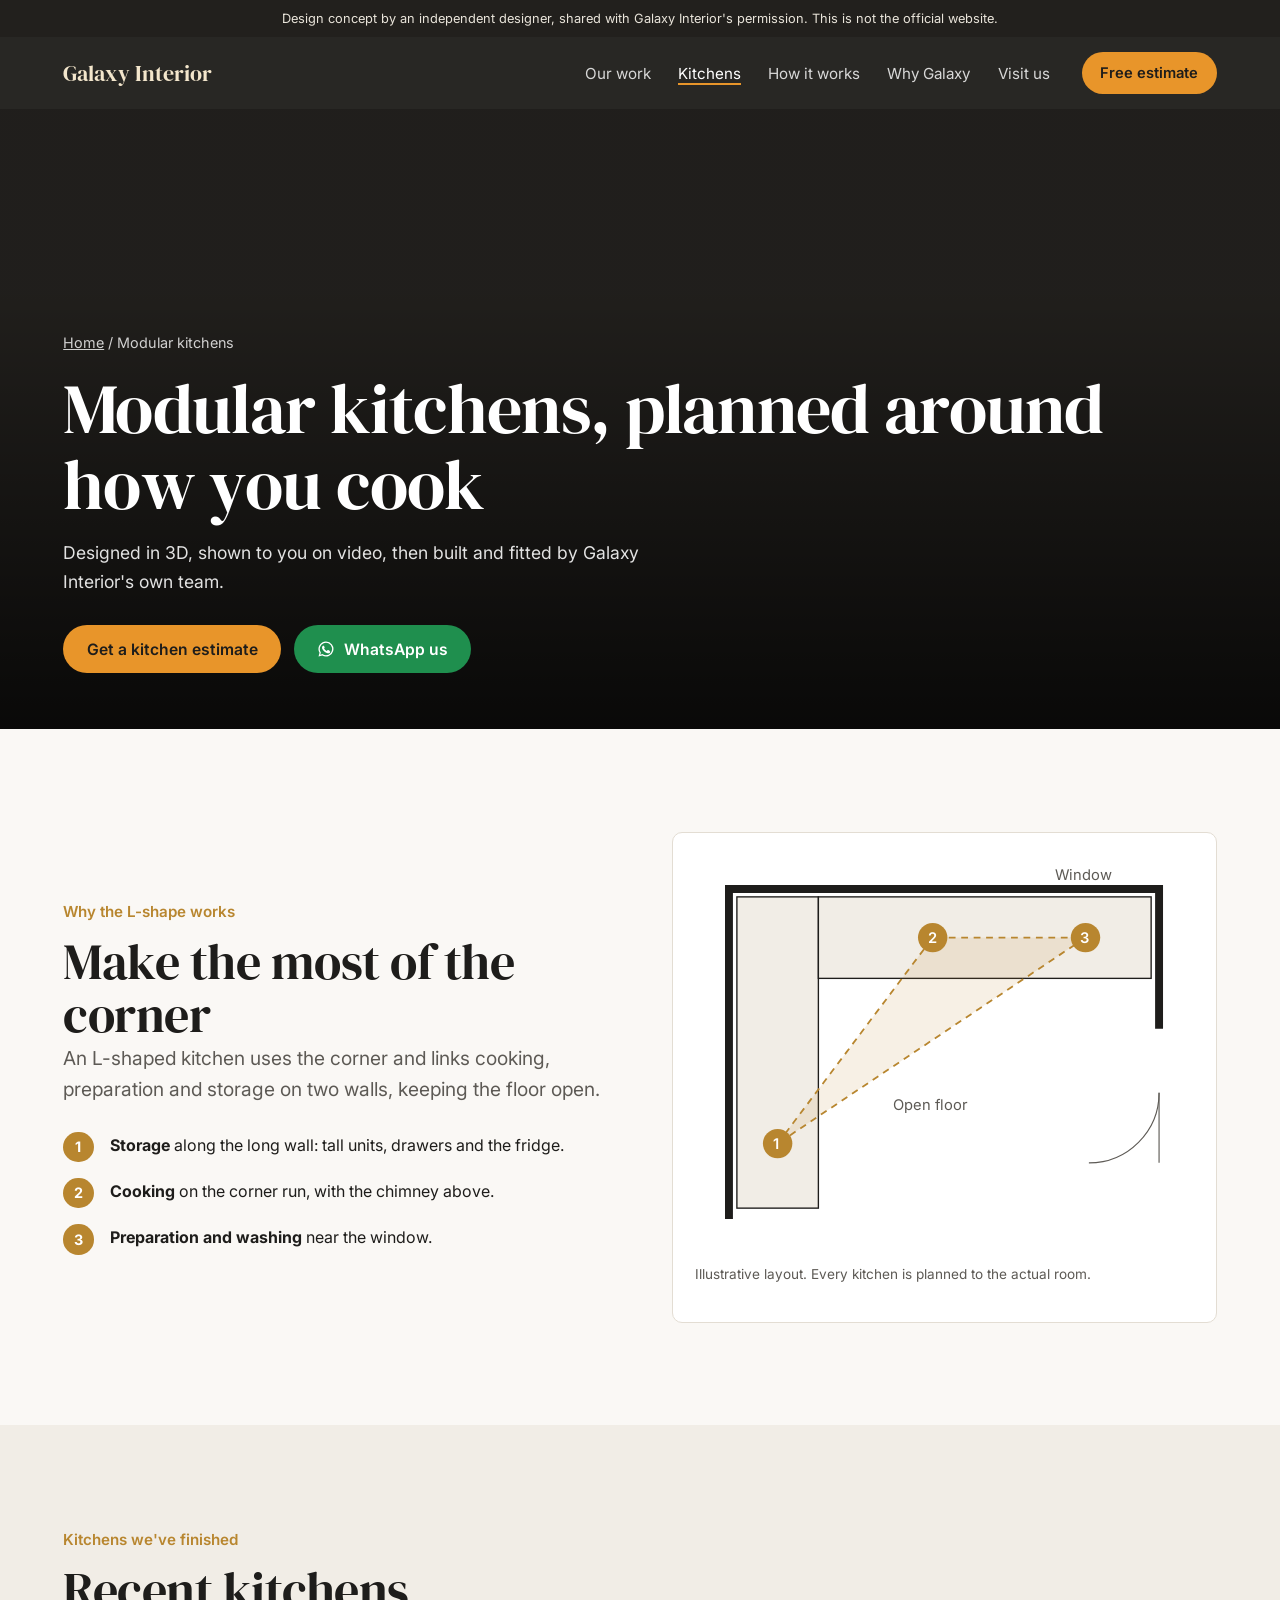
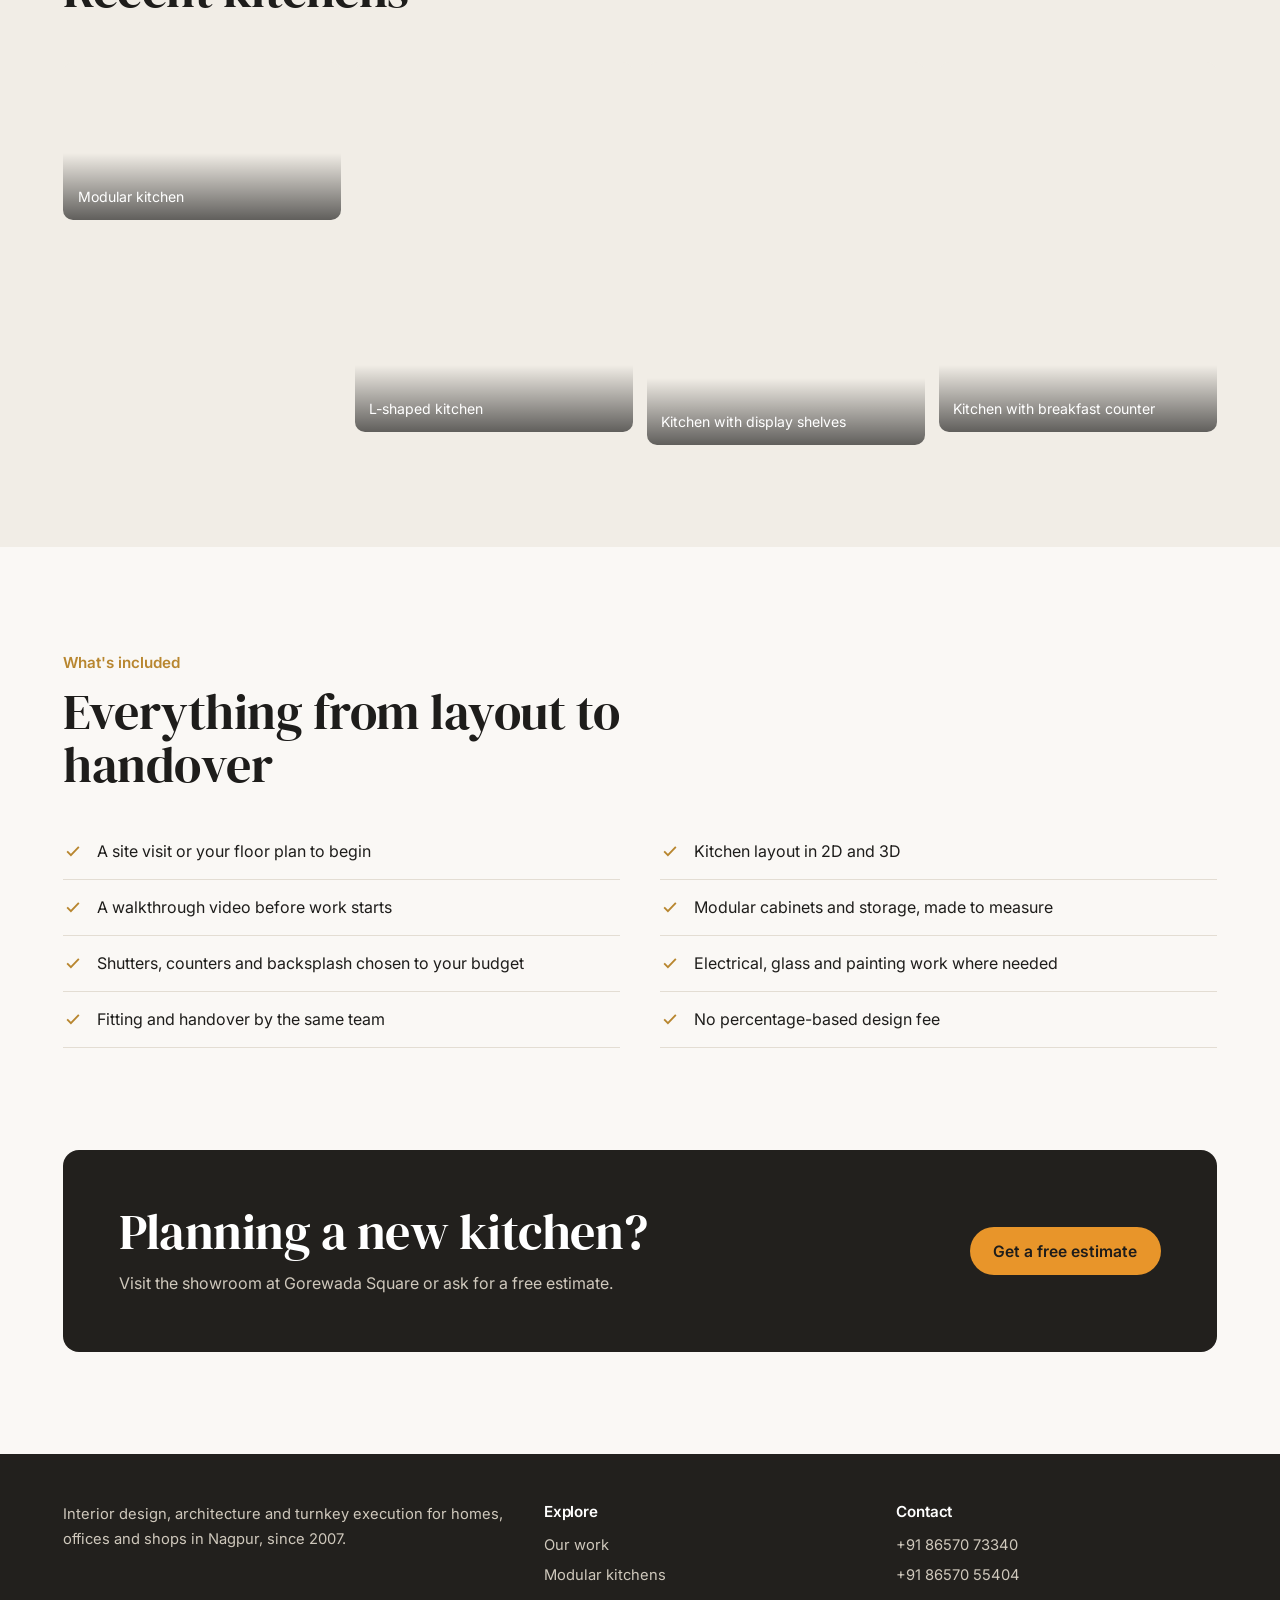
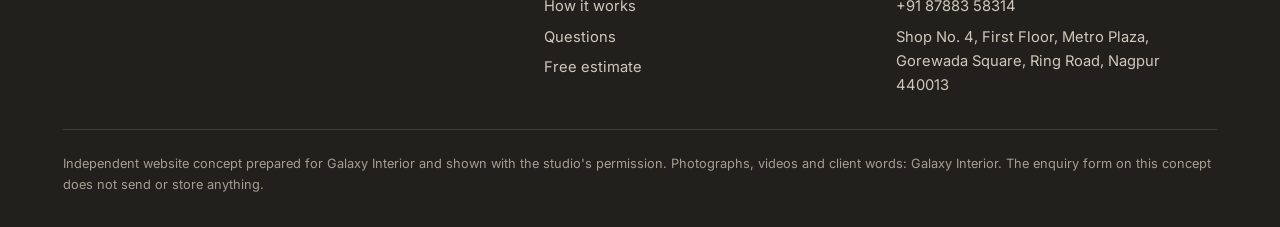
==== commit 9d4177fb: "Add files via upload" ====
--- a/kitchens/index.html
+++ b/kitchens/index.html
@@ -2,102 +2,64 @@
 <html lang="en-IN">
 <head>
 <meta charset="utf-8">
-<meta name="viewport" content="width=device-width, initial-scale=1">
+<meta name="viewport" content="width=device-width, initial-scale=1, viewport-fit=cover">
 <meta name="robots" content="noindex, nofollow, noarchive">
-<title>Modular kitchens by Galaxy Interior, Nagpur (design concept)</title>
-<meta name="description" content="L-shaped and modular kitchens designed in 3D and built by Galaxy Interior, Nagpur. Unofficial website concept.">
-<meta name="theme-color" content="#5b3a1e">
-<meta property="og:title" content="Modular kitchens by Galaxy Interior, Nagpur (design concept)">
-<meta property="og:description" content="L-shaped and modular kitchens designed in 3D and built by Galaxy Interior, Nagpur. Unofficial website concept.">
-<meta property="og:type" content="website">
+<title>Modular kitchens in Nagpur | Galaxy Interior (concept)</title>
+<meta name="description" content="L-shaped and modular kitchens designed in 3D and built by Galaxy Interior, Nagpur.">
+<meta name="theme-color" content="#22201d">
+<meta property="og:title" content="Modular kitchens in Nagpur | Galaxy Interior (concept)"><meta property="og:description" content="L-shaped and modular kitchens designed in 3D and built by Galaxy Interior, Nagpur."><meta property="og:type" content="website"><meta property="og:image" content="https://www.galaxyinterior.in/images/p6.jpg">
 <link rel="icon" href="../assets/img/ui/favicon.svg" type="image/svg+xml">
-<link rel="preconnect" href="https://fonts.googleapis.com">
-<link rel="preconnect" href="https://fonts.gstatic.com" crossorigin>
-<link rel="stylesheet" href="https://fonts.googleapis.com/css2?family=Archivo:wdth,wght@100..125,400..800&display=swap">
+<link rel="preconnect" href="https://fonts.googleapis.com"><link rel="preconnect" href="https://fonts.gstatic.com" crossorigin>
+<link rel="stylesheet" href="https://fonts.googleapis.com/css2?family=DM+Serif+Display&family=Inter:wght@400;500;600&display=swap">
 <link rel="stylesheet" href="../assets/css/site.css">
 </head>
 <body>
 <a class="skip" href="#main">Skip to content</a>
-<p class="concept-bar">Design concept: an independent proposal, not the official website of Galaxy Interior and not affiliated with it.</p>
-<header class="site-header">
-  <div class="site-header__in">
-    <a class="brand" href="../" aria-label="Galaxy Interior, home">
-      <img src="https://www.galaxyinterior.in/images/Logo.png" width="179" height="53" alt="" referrerpolicy="no-referrer" onerror="this.remove()">
-      <span class="brand__text">Galaxy Interior</span>
-    </a>
-    <button class="nav-toggle" type="button" aria-expanded="false" aria-controls="site-nav" data-nav-toggle>Menu</button>
-    <nav id="site-nav" class="site-nav" aria-label="Primary" data-nav>
-      <ul><li><a href="../#make">What we make</a></li><li><a href="../kitchens/" aria-current="page">Kitchens</a></li><li><a href="../#films">Walkthroughs</a></li><li><a href="../#fees">Fees</a></li><li><a href="../#steps">How it works</a></li></ul>
-      <a class="btn btn--action" href="../#visit">Free estimate</a>
-    </nav>
-  </div>
-</header>
+<p class="concept-bar">Design concept by an independent designer, shared with Galaxy Interior's permission. This is not the official website.</p>
+<header class="site-header"><div class="site-header__in">
+<a class="brand" href="../" aria-label="Galaxy Interior home"><img src="https://www.galaxyinterior.in/images/Logo.png" width="179" height="53" alt="" referrerpolicy="no-referrer" onerror="this.remove()"><span class="brand__text">Galaxy Interior</span></a>
+<button class="nav-toggle" type="button" aria-expanded="false" aria-controls="site-nav" aria-label="Menu" data-nav-toggle><span></span></button>
+<nav id="site-nav" class="site-nav" aria-label="Primary" data-nav><ul><li><a href="../#work">Our work</a></li><li><a href="../kitchens/" aria-current="page">Kitchens</a></li><li><a href="../#process">How it works</a></li><li><a href="../#why">Why Galaxy</a></li><li><a href="../#visit">Visit us</a></li></ul><a class="btn btn--action" href="../#estimate">Free estimate</a></nav>
+</div></header>
 
 <main id="main">
-<section class="k-hero">
-  <div class="wrap">
-    <p class="crumbs"><a href="../">Home</a> / Modular kitchens</p>
-    <h1 class="label-xl">An L-shaped kitchen puts the corner to work.</h1>
-    <p class="intro">The L links cooking, preparation and storage on two walls and leaves the floor open. Galaxy Interior draws it to your actual room in 3D before any cabinet is made.</p>
-    <div class="k-hero__grid">
-      <div>
-        <div class="plan"><svg viewBox="0 0 440 340" role="img" aria-labelledby="plan-t">
-  <title id="plan-t">Plan of an L-shaped kitchen: storage along the long wall, cooking on the corner run, preparation and washing by the window, joined in a working triangle.</title>
-  <path class="wall" d="M30 318 V30 H410 V150"/>
-  <path class="door" d="M410 210 A62 62 0 0 1 348 272"/><line class="door" x1="410" y1="210" x2="410" y2="272"/>
-  <rect class="run" x="37" y="37" width="72" height="275"/>
-  <rect class="run" x="109" y="37" width="294" height="72"/>
-  <polygon class="tri" points="73,255 210,73 345,73"/>
-  <circle class="zone" cx="73" cy="255" r="13"/><circle class="zone" cx="210" cy="73" r="13"/><circle class="zone" cx="345" cy="73" r="13"/>
-  <text x="68.5" y="260">1</text><text x="205.5" y="78">2</text><text x="340.5" y="78">3</text>
-  <text class="muted" x="170" y="230">Open floor</text>
-  <text class="muted" x="318" y="22">Window</text>
-</svg></div>
-        <ol class="zones">
-          <li><b>1</b><span><strong>Storage</strong> along the long wall: tall units, drawers, the fridge.</span></li>
-          <li><b>2</b><span><strong>Cooking</strong> on the corner run, with the chimney above.</span></li>
-          <li><b>3</b><span><strong>Preparation and washing</strong> by the window, in daylight.</span></li>
-        </ol>
-        <p class="small">Illustrative plan, not a specific project.</p>
-      </div>
-      <figure class="k-hero__photo"><img src="https://www.galaxyinterior.in/assets/images/banner4.jpg" width="1200" height="682" alt="Powder-blue modular kitchen with a black counter, open shelves and under-cabinet lighting." referrerpolicy="no-referrer" fetchpriority="high"><figcaption>A finished kitchen with powder-blue shutters. Photograph: Galaxy Interior.</figcaption></figure>
-    </div>
-  </div>
+<section class="page-hero"><img src="https://www.galaxyinterior.in/assets/images/banner4.jpg" width="1200" height="682" alt="Powder-blue modular kitchen by Galaxy Interior with a black counter and open shelves." loading="eager" decoding="async" referrerpolicy="no-referrer" fetchpriority="high" onerror="this.parentNode.classList.add('is-missing');this.style.visibility='hidden'">
+ <div class="wrap"><p class="crumbs"><a href="../">Home</a> / Modular kitchens</p><h1>Modular kitchens, planned around how you cook</h1><p>Designed in 3D, shown to you on video, then built and fitted by Galaxy Interior's own team.</p>
+ <div class="hero__actions" style="margin-bottom:0"><a class="btn btn--action" href="../#estimate">Get a kitchen estimate</a><a class="btn btn--wa" href="https://wa.me/918657073340?text=Hi%20Galaxy%20Interior%2C%20I%27d%20like%20a%20free%20estimate%20for%20my%20home."><svg viewBox="0 0 24 24" fill="currentColor" aria-hidden="true"><path d="M12 2a10 10 0 0 0-8.6 15.1L2 22l5-1.3A10 10 0 1 0 12 2zm0 18.2c-1.5 0-3-.4-4.3-1.2l-.3-.2-3 .8.8-2.9-.2-.3A8.2 8.2 0 1 1 12 20.2zm4.5-6.1c-.2-.1-1.5-.7-1.7-.8-.2-.1-.4-.1-.6.1l-.8 1c-.1.2-.3.2-.5.1a6.7 6.7 0 0 1-3.3-2.9c-.3-.4.2-.4.6-1.3.1-.2 0-.3 0-.4l-.8-1.8c-.2-.5-.4-.4-.6-.4h-.5c-.2 0-.4.1-.7.3-.2.3-.9.9-.9 2.2s1 2.6 1.1 2.7c.1.2 1.9 2.9 4.6 4.1 1.7.7 2.4.8 3.2.7.5-.1 1.5-.6 1.8-1.2.2-.6.2-1.1.1-1.2l-.5-.3z"/></svg>WhatsApp us</a></div></div>
 </section>
 
-<section class="catalogue" aria-labelledby="kk-h">
-  <div class="wrap">
-    <div class="catalogue__head">
-      <h2 id="kk-h" class="label-xl">Three kitchens, three sets of finishes</h2>
-      <p class="intro">Same idea each time, different choices by the people who live there.</p>
-    </div>
-    <article class="piece"><div class="piece__text"><h3 class="label-xl">Mint glass and black granite</h3><p>An L-shaped run with glass shutters on the wall units and a granite counter that runs into the corner.</p></div><figure class="piece__photo"><img src="https://www.galaxyinterior.in/images/gallery/04.jpg" width="368" height="490" alt="L-shaped modular kitchen with pale mint glass shutters and a black granite counter." loading="lazy" decoding="async" referrerpolicy="no-referrer" onerror="this.parentNode.classList.add('is-missing');this.remove()"></figure><ul class="swatches" aria-label="Finishes seen in this photograph"><li><i style="--c:#a5bbb6" aria-hidden="true"></i>Mint glass shutter</li><li><i style="--c:#262828" aria-hidden="true"></i>Black granite counter</li><li><i style="--c:#e6e8e6" aria-hidden="true"></i>White wall unit</li></ul></article><article class="piece"><div class="piece__text"><h3 class="label-xl">Sage shutters, patterned tiles</h3><p>Lit glass display shelves at the end of the run, and a patterned tile backsplash behind the hob.</p></div><figure class="piece__photo"><img src="https://www.galaxyinterior.in/images/gallery/07.jpg" width="368" height="507" alt="Sage-green modular kitchen with lit glass display shelves and a patterned tile backsplash." loading="lazy" decoding="async" referrerpolicy="no-referrer" onerror="this.parentNode.classList.add('is-missing');this.remove()"></figure><ul class="swatches" aria-label="Finishes seen in this photograph"><li><i style="--c:#a5b198" aria-hidden="true"></i>Sage shutter</li><li><i style="--c:#928d74" aria-hidden="true"></i>Patterned tile</li><li><i style="--c:#e2cfa9" aria-hidden="true"></i>Cream wall</li><li><i style="--c:#c4891f" aria-hidden="true"></i>Shelf lighting</li></ul></article><article class="piece"><div class="piece__text"><h3 class="label-xl">Walnut with a stone counter</h3><p>A breakfast counter faced in stacked stone, with pendant lights over it and walnut-tone cabinets behind.</p></div><figure class="piece__photo"><img src="https://www.galaxyinterior.in/images/gallery/06.jpg" width="368" height="490" alt="Kitchen with pendant lights over a breakfast counter faced in stacked stone, and walnut-tone cabinets." loading="lazy" decoding="async" referrerpolicy="no-referrer" onerror="this.parentNode.classList.add('is-missing');this.remove()"></figure><ul class="swatches" aria-label="Finishes seen in this photograph"><li><i style="--c:#5a3417" aria-hidden="true"></i>Walnut-tone laminate</li><li><i style="--c:#a37c54" aria-hidden="true"></i>Stacked stone facing</li><li><i style="--c:#a87f2d" aria-hidden="true"></i>Pendant light glow</li></ul></article>
-    <p class="small swatch-note">Swatches are sampled from the photographs; exact materials are chosen with you at the showroom.</p>
-  </div>
-</section>
+<section class="section"><div class="wrap layout">
+ <div><span class="kicker">Why the L-shape works</span><h2>Make the most of the corner</h2><p class="lead">An L-shaped kitchen uses the corner and links cooking, preparation and storage on two walls, keeping the floor open.</p>
+ <ol class="zones"><li><b>1</b><span><strong>Storage</strong> along the long wall: tall units, drawers and the fridge.</span></li><li><b>2</b><span><strong>Cooking</strong> on the corner run, with the chimney above.</span></li><li><b>3</b><span><strong>Preparation and washing</strong> near the window.</span></li></ol></div>
+ <div class="plan"><svg viewBox="0 0 440 340" role="img" aria-labelledby="plan-t"><title id="plan-t">Plan of an L-shaped kitchen: storage on the long wall, cooking on the corner run, preparation and washing by the window.</title>
+<path class="wall" d="M30 318 V30 H410 V150"/><path class="door" d="M410 210 A62 62 0 0 1 348 272"/><line class="door" x1="410" y1="210" x2="410" y2="272"/>
+<rect class="run" x="37" y="37" width="72" height="275"/><rect class="run" x="109" y="37" width="294" height="72"/>
+<polygon class="tri" points="73,255 210,73 345,73"/>
+<circle class="zone" cx="73" cy="255" r="13"/><circle class="zone" cx="210" cy="73" r="13"/><circle class="zone" cx="345" cy="73" r="13"/>
+<text x="68.5" y="260">1</text><text x="205.5" y="78">2</text><text x="340.5" y="78">3</text>
+<text class="muted" x="175" y="225">Open floor</text><text class="muted" x="318" y="22">Window</text></svg><p class="gallery-note">Illustrative layout. Every kitchen is planned to the actual room.</p></div>
+</div></section>
 
-<section class="steps" aria-labelledby="cov-h">
-  <div class="wrap">
-    <h2 id="cov-h" class="label-xl">What a kitchen project covers</h2>
-    <ul class="covers"><li>A visit, or your floor plan, to start</li><li>Kitchen layout in 2D and 3D</li><li>A walkthrough video before work starts</li><li>Modular cabinets and storage, made to measure</li><li>Shutters, counter and backsplash chosen to your budget</li><li>Electrical, glass and painting work alongside, if the brief needs it</li><li>Fitting and handover by the same team</li></ul>
-  </div>
-</section>
+<section class="section section--tint"><div class="wrap">
+ <div class="head"><div><span class="kicker">Kitchens we've finished</span><h2>Recent kitchens</h2></div></div>
+ <div class="gallery" data-gallery><figure class="tile" data-cat="kitchen" style="--ar:1200/682"><button type="button" data-lb-open data-full="https://www.galaxyinterior.in/assets/images/banner4.jpg" data-cap="Modular kitchen"><img src="https://www.galaxyinterior.in/assets/images/banner4.jpg" width="1200" height="682" alt="Powder-blue modular kitchen with a black counter and under-cabinet lighting." loading="lazy" decoding="async" referrerpolicy="no-referrer" onerror="this.parentNode.classList.add('is-missing');this.style.visibility='hidden'"></button><figcaption>Modular kitchen</figcaption></figure><figure class="tile" data-cat="kitchen" style="--ar:368/490"><button type="button" data-lb-open data-full="https://www.galaxyinterior.in/images/gallery/04.jpg" data-cap="L-shaped kitchen"><img src="https://www.galaxyinterior.in/images/gallery/04.jpg" width="368" height="490" alt="L-shaped kitchen with mint glass shutters and a black granite counter." loading="lazy" decoding="async" referrerpolicy="no-referrer" onerror="this.parentNode.classList.add('is-missing');this.style.visibility='hidden'"></button><figcaption>L-shaped kitchen</figcaption></figure><figure class="tile" data-cat="kitchen" style="--ar:368/507"><button type="button" data-lb-open data-full="https://www.galaxyinterior.in/images/gallery/07.jpg" data-cap="Kitchen with display shelves"><img src="https://www.galaxyinterior.in/images/gallery/07.jpg" width="368" height="507" alt="Sage kitchen with lit glass display shelves and patterned tiles." loading="lazy" decoding="async" referrerpolicy="no-referrer" onerror="this.parentNode.classList.add('is-missing');this.style.visibility='hidden'"></button><figcaption>Kitchen with display shelves</figcaption></figure><figure class="tile" data-cat="kitchen" style="--ar:368/490"><button type="button" data-lb-open data-full="https://www.galaxyinterior.in/images/gallery/06.jpg" data-cap="Kitchen with breakfast counter"><img src="https://www.galaxyinterior.in/images/gallery/06.jpg" width="368" height="490" alt="Breakfast counter in stacked stone with pendant lights." loading="lazy" decoding="async" referrerpolicy="no-referrer" onerror="this.parentNode.classList.add('is-missing');this.style.visibility='hidden'"></button><figcaption>Kitchen with breakfast counter</figcaption></figure></div>
+</div></section>
 
-<section class="cta-band">
-  <div class="wrap cta-band__in">
-    <h2 class="label-xl">Plan your kitchen with a budget you set.</h2>
-    <a class="btn" href="../#visit">Get a free estimate</a>
-  </div>
-</section>
+<section class="section"><div class="wrap">
+ <div class="head"><div><span class="kicker">What's included</span><h2>Everything from layout to handover</h2></div></div>
+ <ul class="includes"><li><svg viewBox="0 0 24 24" fill="none" stroke="currentColor" stroke-width="2.2" aria-hidden="true"><path d="M5 12.5l4.5 4.5L19 7"/></svg><span>A site visit or your floor plan to begin</span></li><li><svg viewBox="0 0 24 24" fill="none" stroke="currentColor" stroke-width="2.2" aria-hidden="true"><path d="M5 12.5l4.5 4.5L19 7"/></svg><span>Kitchen layout in 2D and 3D</span></li><li><svg viewBox="0 0 24 24" fill="none" stroke="currentColor" stroke-width="2.2" aria-hidden="true"><path d="M5 12.5l4.5 4.5L19 7"/></svg><span>A walkthrough video before work starts</span></li><li><svg viewBox="0 0 24 24" fill="none" stroke="currentColor" stroke-width="2.2" aria-hidden="true"><path d="M5 12.5l4.5 4.5L19 7"/></svg><span>Modular cabinets and storage, made to measure</span></li><li><svg viewBox="0 0 24 24" fill="none" stroke="currentColor" stroke-width="2.2" aria-hidden="true"><path d="M5 12.5l4.5 4.5L19 7"/></svg><span>Shutters, counters and backsplash chosen to your budget</span></li><li><svg viewBox="0 0 24 24" fill="none" stroke="currentColor" stroke-width="2.2" aria-hidden="true"><path d="M5 12.5l4.5 4.5L19 7"/></svg><span>Electrical, glass and painting work where needed</span></li><li><svg viewBox="0 0 24 24" fill="none" stroke="currentColor" stroke-width="2.2" aria-hidden="true"><path d="M5 12.5l4.5 4.5L19 7"/></svg><span>Fitting and handover by the same team</span></li><li><svg viewBox="0 0 24 24" fill="none" stroke="currentColor" stroke-width="2.2" aria-hidden="true"><path d="M5 12.5l4.5 4.5L19 7"/></svg><span>No percentage-based design fee</span></li></ul>
+</div></section>
+
+<section class="section" style="padding-top:0"><div class="wrap"><div class="cta"><div><h2>Planning a new kitchen?</h2><p>Visit the showroom at Gorewada Square or ask for a free estimate.</p></div><a class="btn btn--action" href="../#estimate">Get a free estimate</a></div></div></section>
 </main>
-<footer class="site-footer">
-  <div class="site-footer__in">
-    <div><h2>Galaxy Interior</h2><p>Interior design, architecture and turnkey work in Nagpur since 2007.</p><p>Shop No. 4, First Floor, Metro Plaza, Gorewada Square, Ring Road, Nagpur 440013</p></div>
-    <div><h2>On this site</h2><ul><li><a href="../#make">What we make</a></li><li><a href="../kitchens/">Modular kitchens</a></li><li><a href="../#films">Walkthroughs</a></li><li><a href="../#fees">How fees work</a></li><li><a href="../#visit">Free estimate</a></li></ul></div>
-    <div><h2>Call or WhatsApp</h2><ul><li>+91 86570 73340</li><li>+91 86570 55404</li><li>+91 87883 58314</li><li>contact@galaxyinterior.in</li></ul></div>
-    <p class="site-footer__legal">Independent design concept prepared for discussion with Galaxy Interior, shown with the studio's permission. Not the official website. Photographs and videos: Galaxy Interior, displayed from galaxyinterior.in. Nothing on this site collects, sends or stores data.</p>
-  </div>
-</footer>
+<footer class="site-footer"><div class="site-footer__in">
+<div><img src="https://www.galaxyinterior.in/images/Footer.png" width="199" height="59" alt="Galaxy Interior" referrerpolicy="no-referrer" onerror="this.remove()"><p>Interior design, architecture and turnkey execution for homes, offices and shops in Nagpur, since 2007.</p></div>
+<div><h2>Explore</h2><ul><li><a href="../#work">Our work</a></li><li><a href="../kitchens/">Modular kitchens</a></li><li><a href="../#process">How it works</a></li><li><a href="../#faq">Questions</a></li><li><a href="../#estimate">Free estimate</a></li></ul></div>
+<div><h2>Contact</h2><ul><li><a href="tel:+918657073340">+91 86570 73340</a></li><li><a href="tel:+918657055404">+91 86570 55404</a></li><li><a href="tel:+918788358314">+91 87883 58314</a></li><li>Shop No. 4, First Floor, Metro Plaza, Gorewada Square, Ring Road, Nagpur 440013</li></ul></div>
+<p class="site-footer__legal">Independent website concept prepared for Galaxy Interior and shown with the studio's permission. Photographs, videos and client words: Galaxy Interior. The enquiry form on this concept does not send or store anything.</p>
+</div></footer>
+<div class="action-bar" aria-label="Quick contact"><a class="btn btn--outline" href="tel:+918657073340"><svg viewBox="0 0 24 24" fill="none" stroke="currentColor" stroke-width="2" aria-hidden="true"><path d="M5 4h4l2 5-2.5 1.5a11 11 0 0 0 5 5L15 13l5 2v4a2 2 0 0 1-2 2A16 16 0 0 1 3 6a2 2 0 0 1 2-2"/></svg>Call</a><a class="btn btn--wa" href="https://wa.me/918657073340?text=Hi%20Galaxy%20Interior%2C%20I%27d%20like%20a%20free%20estimate%20for%20my%20home."><svg viewBox="0 0 24 24" fill="currentColor" aria-hidden="true"><path d="M12 2a10 10 0 0 0-8.6 15.1L2 22l5-1.3A10 10 0 1 0 12 2zm0 18.2c-1.5 0-3-.4-4.3-1.2l-.3-.2-3 .8.8-2.9-.2-.3A8.2 8.2 0 1 1 12 20.2zm4.5-6.1c-.2-.1-1.5-.7-1.7-.8-.2-.1-.4-.1-.6.1l-.8 1c-.1.2-.3.2-.5.1a6.7 6.7 0 0 1-3.3-2.9c-.3-.4.2-.4.6-1.3.1-.2 0-.3 0-.4l-.8-1.8c-.2-.5-.4-.4-.6-.4h-.5c-.2 0-.4.1-.7.3-.2.3-.9.9-.9 2.2s1 2.6 1.1 2.7c.1.2 1.9 2.9 4.6 4.1 1.7.7 2.4.8 3.2.7.5-.1 1.5-.6 1.8-1.2.2-.6.2-1.1.1-1.2l-.5-.3z"/></svg>WhatsApp</a><a class="btn btn--action" href="../#estimate">Free estimate</a></div>
+<div class="lightbox" data-lightbox role="dialog" aria-modal="true" aria-label="Photo viewer" hidden><button class="lb-btn lb-close" type="button" aria-label="Close" data-lb-close>&times;</button><button class="lb-btn lb-prev" type="button" aria-label="Previous photo" data-lb-prev>&#8249;</button><figure><img alt="" data-lb-img><figcaption data-lb-cap></figcaption></figure><button class="lb-btn lb-next" type="button" aria-label="Next photo" data-lb-next>&#8250;</button></div>
 <script src="../assets/js/site.js" defer></script>
 </body>
 </html>
--- a/assets/css/site.css
+++ b/assets/css/site.css
@@ -1,230 +1,284 @@
-/* Galaxy Interior — redesign concept, direction "The sample book on the counter".
-   Every colour below is sampled from Galaxy's own photographs; the action colour is the orange
-   already used on galaxyinterior.in. One type family (Archivo) at two widths: expanded and heavy
-   for item names, like a printed label on a sample board; normal width for reading.
-   See private/creative-brief.md for the thesis and the "this, not that" pairs. */
+/* Galaxy Interior — redesign concept v4.
+   Benchmarks studied (Nov 2026): Studio McGee (photography leads, restrained chrome), Livspace Nagpur
+   (enquiry on the first screen, experience-centre card, budget-led projects), Design Cafe (3D walkthrough
+   promise, persistent free-estimate action). Kept: photo-first layout, early enquiry, showroom card, FAQ.
+   Not copied: discount banners, stock lifestyle imagery, invented stats.
+   Palette: warm white and charcoal so Galaxy's real photographs carry the colour; Galaxy's logo gold for
+   accents; Galaxy's existing orange-gold for the main action. */
 
 :root {
-  --walnut: #5b3a1e;
-  --walnut-deep: #3f2714;
-  --teak: #a37851;
-  --mint: #a9bdb6;
-  --mint-pale: #dfe8e4;
-  --granite: #232526;
-  --granite-2: #55595b;
-  --amber: #f0cf98;
-  --gloss: #f5f4f0;
+  --bg: #faf8f5;
+  --bg-2: #f1ede6;
+  --ink: #1e1d1b;
+  --ink-2: #5d5a55;
+  --line: #e3ddd3;
+  --gold: #b8862f;
+  --gold-soft: #f3e6cc;
+  --action: #e8952a;
+  --action-ink: #1e1d1b;
+  --dark: #22201d;
   --white: #fff;
-  --orange: #ff9f1c;
-  --line: rgba(35, 37, 38, 0.18);
-  --line-strong: rgba(35, 37, 38, 0.55);
-
-  --font: "Archivo", "Segoe UI", system-ui, sans-serif;
-  --pad: clamp(1rem, 0.4rem + 2.8vw, 2.75rem);
-  --max: 1280px;
-  --header-h: 64px;
+  --wa: #1f8f4e;
+
+  --serif: "DM Serif Display", Georgia, serif;
+  --sans: "Inter", "Segoe UI", system-ui, sans-serif;
+  --pad: clamp(1rem, 0.3rem + 3vw, 3rem);
+  --max: 1240px;
+  --radius: 10px;
+  --header-h: 72px;
 }
 
 *, *::before, *::after { box-sizing: border-box; }
-html { -webkit-text-size-adjust: 100%; scroll-padding-top: calc(var(--header-h) + 12px); }
-body { margin: 0; background: var(--gloss); color: var(--granite); font: 400 1.0625rem/1.6 var(--font); font-stretch: 100%; }
-img, video, svg { display: block; max-width: 100%; }
+html { scroll-behavior: smooth; scroll-padding-top: calc(var(--header-h) + 8px); -webkit-text-size-adjust: 100%; }
+@media (prefers-reduced-motion: reduce) { html { scroll-behavior: auto; } *, *::before, *::after { transition: none !important; } }
+body { margin: 0; background: var(--bg); color: var(--ink); font: 400 1rem/1.65 var(--sans); -webkit-font-smoothing: antialiased; }
+img, video { display: block; max-width: 100%; }
 a { color: inherit; }
 p { margin: 0 0 1em; }
-h1, h2, h3 { margin: 0; }
-:focus-visible { outline: 3px solid var(--orange); outline-offset: 2px; }
-.skip { position: absolute; left: 1rem; top: -4rem; z-index: 100; background: var(--orange); color: var(--granite); padding: .6rem 1rem; font-weight: 700; }
+h1, h2, h3 { margin: 0; font-weight: 400; }
+h1, h2 { font-family: var(--serif); letter-spacing: -0.01em; line-height: 1.08; }
+h1 { font-size: clamp(2.4rem, 1.5rem + 3.6vw, 4.4rem); }
+h2 { font-size: clamp(2rem, 1.4rem + 2.2vw, 3.1rem); }
+h3 { font-size: 1.15rem; font-weight: 600; line-height: 1.3; }
+:focus-visible { outline: 3px solid var(--gold); outline-offset: 2px; }
+.skip { position: absolute; left: 1rem; top: -4rem; z-index: 100; padding: .6rem 1rem; background: var(--ink); color: var(--white); }
 .skip:focus { top: .5rem; }
 .wrap { max-width: var(--max); margin: 0 auto; padding: 0 var(--pad); }
-
-/* Label voice: expanded, heavy — the sample-board tag */
-.label-xl { font-stretch: 125%; font-weight: 800; letter-spacing: -0.02em; line-height: 0.98; }
-h1 { font-size: clamp(2.5rem, 1.2rem + 5.2vw, 5.6rem); }
-h2 { font-size: clamp(1.9rem, 1.1rem + 3vw, 3.4rem); margin-bottom: .9rem; }
-.intro { font-size: clamp(1.1rem, 1rem + .4vw, 1.3rem); max-width: 36em; }
-.small { font-size: .85rem; color: var(--granite-2); }
-
-.btn { display: inline-flex; align-items: center; min-height: 3rem; padding: 0 1.3rem; border-radius: 4px; font: 700 1rem var(--font); text-decoration: none; border: 2px solid transparent; cursor: pointer; }
-.btn--action { background: var(--orange); color: var(--granite); }
-.btn--action:hover { background: #ffb24d; }
-.btn--plain { border-color: currentColor; }
+.section { padding: clamp(3.5rem, 8vw, 6.5rem) 0; }
+.section--tint { background: var(--bg-2); }
+.kicker { display: block; color: var(--gold); font-weight: 600; font-size: .95rem; margin-bottom: .7rem; }
+.lead { font-size: clamp(1.05rem, 1rem + .3vw, 1.2rem); color: var(--ink-2); max-width: 36em; }
+.head { display: flex; flex-wrap: wrap; justify-content: space-between; align-items: end; gap: 1rem 3rem; margin-bottom: clamp(1.8rem, 4vw, 2.8rem); }
+.head > div { max-width: 40rem; }
+.head .lead { margin: .9rem 0 0; }
+
+.btn { display: inline-flex; align-items: center; justify-content: center; gap: .55rem; min-height: 3rem; padding: 0 1.4rem; border-radius: 999px; font: 600 .98rem var(--sans); text-decoration: none; border: 1.5px solid transparent; cursor: pointer; transition: background-color .2s, color .2s, border-color .2s; }
+.btn--action { background: var(--action); color: var(--action-ink); }
+.btn--action:hover { background: #f0a64a; }
+.btn--outline { border-color: var(--ink); color: var(--ink); background: transparent; }
+.btn--outline:hover { background: var(--ink); color: var(--white); }
+.btn--wa { background: var(--wa); color: var(--white); }
+.btn--wa:hover { background: #18773f; }
+.btn svg { width: 18px; height: 18px; flex: none; }
 
 /* Concept notice */
-.concept-bar { margin: 0; background: var(--granite); color: var(--gloss); font-size: .8rem; padding: .5rem var(--pad); text-align: center; }
-
-/* Header — walnut, so the logo's gold and white type read as they were drawn */
-.site-header { position: sticky; top: 0; z-index: 40; background: var(--walnut); color: var(--gloss); }
+.concept-bar { margin: 0; padding: .5rem var(--pad); background: var(--dark); color: #e9e4da; font-size: .8rem; text-align: center; }
+
+/* Header */
+.site-header { position: sticky; top: 0; z-index: 50; background: rgba(34, 32, 29, .97); color: var(--white); backdrop-filter: blur(6px); }
 .site-header__in { display: flex; align-items: center; justify-content: space-between; gap: 1.5rem; height: var(--header-h); max-width: var(--max); margin: 0 auto; padding: 0 var(--pad); }
-.brand { display: flex; align-items: center; text-decoration: none; }
-.brand img { height: 38px; width: auto; }
-.brand__text { font-stretch: 125%; font-weight: 800; color: var(--amber); }
+.brand img { height: 42px; width: auto; }
+.brand__text { font: 1.4rem var(--serif); color: var(--gold-soft); }
 .brand img + .brand__text { display: none; }
-.site-nav { display: flex; align-items: center; gap: 1.6rem; }
-.site-nav ul { display: flex; gap: 1.4rem; list-style: none; margin: 0; padding: 0; }
-.site-nav ul a { text-decoration: none; font-weight: 600; font-size: .95rem; }
-.site-nav ul a:hover, .site-nav ul a[aria-current] { text-decoration: underline; text-underline-offset: 6px; text-decoration-color: var(--orange); text-decoration-thickness: 2px; }
-.site-nav .btn { min-height: 2.5rem; }
+.brand { text-decoration: none; display: flex; align-items: center; }
+.site-nav { display: flex; align-items: center; gap: 2rem; }
+.site-nav ul { display: flex; gap: 1.7rem; list-style: none; margin: 0; padding: 0; }
+.site-nav ul a { text-decoration: none; font-size: .95rem; color: rgba(255,255,255,.82); }
+.site-nav ul a:hover, .site-nav ul a[aria-current] { color: var(--white); box-shadow: 0 2px 0 var(--action); }
+.site-nav .btn { min-height: 2.6rem; padding: 0 1.1rem; font-size: .92rem; }
 .nav-toggle { display: none; }
-@media (max-width: 900px) {
-  .nav-toggle { display: inline-flex; align-items: center; min-height: 2.75rem; padding: 0 .9rem; background: transparent; color: var(--gloss); border: 1.5px solid rgba(245,244,240,.5); border-radius: 4px; font: 700 .95rem var(--font); cursor: pointer; }
-  .site-nav { display: none; position: absolute; top: var(--header-h); left: 0; right: 0; flex-direction: column; align-items: stretch; gap: 1rem; padding: 1rem var(--pad) 1.5rem; background: var(--walnut); border-top: 1px solid rgba(245,244,240,.15); }
+@media (max-width: 920px) {
+  .nav-toggle { display: inline-flex; align-items: center; justify-content: center; width: 2.9rem; height: 2.9rem; background: transparent; border: 1px solid rgba(255,255,255,.35); border-radius: 50%; color: var(--white); cursor: pointer; }
+  .nav-toggle span, .nav-toggle span::before, .nav-toggle span::after { display: block; width: 18px; height: 1.5px; background: currentColor; position: relative; transition: transform .25s; }
+  .nav-toggle span::before, .nav-toggle span::after { content: ""; position: absolute; left: 0; }
+  .nav-toggle span::before { top: -6px; } .nav-toggle span::after { top: 6px; }
+  .nav-open .nav-toggle span { background: transparent; }
+  .nav-open .nav-toggle span::before { top: 0; transform: rotate(45deg); }
+  .nav-open .nav-toggle span::after { top: 0; transform: rotate(-45deg); }
+  .site-nav { display: none; position: absolute; left: 0; right: 0; top: var(--header-h); flex-direction: column; align-items: stretch; gap: 1.2rem; padding: .5rem var(--pad) 1.6rem; background: var(--dark); }
   .nav-open .site-nav { display: flex; }
   .site-nav ul { flex-direction: column; gap: 0; }
-  .site-nav ul a { display: block; padding: .8rem 0; border-bottom: 1px solid rgba(245,244,240,.15); font-size: 1.05rem; }
-}
-
-/* Hero: headline + the walkthrough itself */
-.hero { padding: clamp(2.5rem, 6vw, 5rem) 0 clamp(2rem, 5vw, 4rem); border-bottom: 1px solid var(--line-strong); }
-.hero__grid { display: grid; grid-template-columns: minmax(0, 1fr) minmax(0, 300px); gap: clamp(2rem, 6vw, 6rem); align-items: end; }
-.hero h1 { margin-bottom: 1.4rem; }
-.hero__actions { display: flex; flex-wrap: wrap; gap: .8rem; margin-top: 1.6rem; }
-.hero__facts { display: grid; grid-template-columns: repeat(3, auto); justify-content: start; gap: .4rem 2.5rem; margin: 2.6rem 0 0; padding: 1rem 0 0; border-top: 1px solid var(--line); }
-.hero__facts dt { font-size: .82rem; color: var(--granite-2); }
-.hero__facts dd { margin: 0; font-weight: 700; }
+  .site-nav ul a { display: block; padding: .9rem 0; border-bottom: 1px solid rgba(255,255,255,.12); font-size: 1.05rem; }
+}
+
+/* Hero — photograph-led split */
+.hero { display: grid; grid-template-columns: minmax(0, 1fr) minmax(0, 1.15fr); min-height: min(86vh, 760px); background: var(--bg); }
+.hero__copy { display: flex; flex-direction: column; justify-content: center; padding: clamp(2.5rem, 6vw, 5rem) clamp(1.2rem, 5vw, 4.5rem) clamp(2.5rem, 6vw, 5rem) max(var(--pad), calc((100vw - var(--max)) / 2 + var(--pad))); }
+.hero h1 { margin-bottom: 1.2rem; }
+.hero__actions { display: flex; flex-wrap: wrap; gap: .8rem; margin: 1.8rem 0 2.2rem; }
+.hero__proof { display: grid; grid-template-columns: repeat(3, minmax(0, 1fr)); gap: 1rem; padding-top: 1.4rem; border-top: 1px solid var(--line); margin: 0; }
+.hero__proof dt { font: 1.5rem/1.1 var(--serif); color: var(--ink); }
+.hero__proof dd { margin: .3rem 0 0; font-size: .85rem; color: var(--ink-2); line-height: 1.4; }
+.hero__media { position: relative; overflow: hidden; background: var(--bg-2); }
+.hero__media img { width: 100%; height: 100%; object-fit: cover; object-position: 40% 50%; }
+.hero__tag { position: absolute; left: 1.2rem; bottom: 1.2rem; padding: .45rem .8rem; border-radius: 999px; background: rgba(255,255,255,.9); font-size: .8rem; color: var(--ink); }
+@media (max-width: 900px) {
+  .hero { grid-template-columns: 1fr; min-height: 0; }
+  .hero__media { order: -1; aspect-ratio: 4 / 3.2; }
+  .hero__copy { padding: 1.8rem var(--pad) 2.4rem; }
+  .hero__proof dt { font-size: 1.25rem; }
+}
+
+/* Work gallery with filters */
+.filters { display: flex; flex-wrap: wrap; gap: .5rem; }
+.filter { min-height: 2.6rem; padding: 0 1.05rem; border-radius: 999px; border: 1px solid var(--line); background: var(--white); font: 500 .92rem var(--sans); color: var(--ink); cursor: pointer; }
+.filter[aria-pressed="true"] { background: var(--ink); border-color: var(--ink); color: var(--white); }
+.gallery { columns: 4 230px; column-gap: 14px; }
+.tile { break-inside: avoid; margin: 0 0 14px; position: relative; border-radius: var(--radius); overflow: hidden; background: var(--bg-2); }
+.tile button { display: block; width: 100%; height: 100%; padding: 0; border: 0; background: none; cursor: zoom-in; }
+.tile img { width: 100%; height: auto; aspect-ratio: var(--ar); object-fit: cover; transition: transform .5s ease; }
+.tile:hover img { transform: scale(1.03); }
+.tile figcaption { position: absolute; left: 0; right: 0; bottom: 0; padding: 2rem .9rem .75rem; background: linear-gradient(transparent, rgba(0,0,0,.6)); color: var(--white); font-size: .88rem; pointer-events: none; }
+.tile[hidden] { display: none; }
+.tile.is-missing::after { content: "Photo on galaxyinterior.in"; position: absolute; inset: 0; display: grid; place-items: center; font-size: .8rem; color: var(--ink-2); }
+.gallery-note { margin-top: 1rem; font-size: .85rem; color: var(--ink-2); }
+@media (max-width: 640px) { .gallery { columns: 2; column-gap: 10px; } .tile { margin-bottom: 10px; } }
+
+/* Lightbox */
+.lightbox { position: fixed; inset: 0; z-index: 100; display: none; place-items: center; background: rgba(15, 14, 13, .94); padding: 4rem 4.5rem; }
+.lightbox.is-open { display: grid; }
+.lightbox figure { margin: 0; max-width: min(1000px, 100%); }
+.lightbox img { max-height: 78vh; width: auto; margin: 0 auto; border-radius: 6px; }
+.lightbox figcaption { color: #ddd; text-align: center; margin-top: .9rem; font-size: .92rem; }
+.lb-btn { position: absolute; width: 3rem; height: 3rem; border-radius: 50%; border: 1px solid rgba(255,255,255,.4); background: rgba(0,0,0,.35); color: var(--white); font-size: 1.4rem; line-height: 1; cursor: pointer; }
+.lb-close { top: 1rem; right: 1rem; }
+.lb-prev { left: 1rem; top: 50%; transform: translateY(-50%); }
+.lb-next { right: 1rem; top: 50%; transform: translateY(-50%); }
+@media (max-width: 640px) { .lightbox { padding: 4rem .8rem 5rem; } .lb-prev, .lb-next { top: auto; bottom: 1rem; transform: none; } .lb-prev { left: calc(50% - 3.5rem); } .lb-next { right: calc(50% - 3.5rem); } }
+
+/* Walkthroughs */
+.see { display: grid; grid-template-columns: minmax(0, .8fr) minmax(0, 1.2fr); gap: clamp(2rem, 5vw, 4.5rem); align-items: center; }
+.see ul { list-style: none; margin: 1.6rem 0 0; padding: 0; display: grid; gap: .9rem; }
+.see li { display: grid; grid-template-columns: 1.6rem 1fr; gap: .6rem; }
+.see li svg { width: 22px; height: 22px; color: var(--gold); margin-top: .15rem; }
+.reels { display: grid; grid-template-columns: repeat(4, minmax(0, 1fr)); gap: 12px; }
+.reel { margin: 0; }
+.reel__frame { position: relative; aspect-ratio: 9 / 16; border-radius: var(--radius); overflow: hidden; background: #2b2925; }
+.reel video { width: 100%; height: 100%; object-fit: cover; }
+.reel__play { position: absolute; inset: 0; display: grid; place-items: center; border: 0; background: linear-gradient(transparent 60%, rgba(0,0,0,.45)); cursor: pointer; color: var(--white); }
+.reel__play span { display: grid; place-items: center; width: 3.2rem; height: 3.2rem; border-radius: 50%; background: rgba(255,255,255,.92); color: var(--ink); }
+.reel__play svg { width: 18px; height: 18px; margin-left: 3px; }
+.reel.is-playing .reel__play { opacity: 0; }
+.reel figcaption { margin-top: .45rem; font-size: .82rem; color: var(--ink-2); }
+.reel.is-missing .reel__frame::after { content: "Video on galaxyinterior.in"; position: absolute; inset: 0; display: grid; place-items: center; color: #aaa; font-size: .8rem; }
+.reel.is-missing .reel__play { display: none; }
+@media (max-width: 900px) {
+  .see { grid-template-columns: minmax(0, 1fr); }
+  .reels { display: flex; overflow-x: auto; scroll-snap-type: x mandatory; margin: 0 calc(var(--pad) * -1); padding: 0 var(--pad) .6rem; }
+  .reel { flex: 0 0 42%; scroll-snap-align: start; }
+}
+
+/* Process */
+.process { list-style: none; margin: 0; padding: 0; display: grid; grid-template-columns: repeat(3, minmax(0, 1fr)); gap: 1.2rem; counter-reset: s; }
+.process li { background: var(--white); border: 1px solid var(--line); border-radius: var(--radius); padding: 1.8rem 1.6rem; }
+.process li::before { counter-increment: s; content: "Step " counter(s); display: inline-block; margin-bottom: 1rem; padding: .25rem .7rem; border-radius: 999px; background: var(--gold-soft); color: #7a5717; font-size: .8rem; font-weight: 600; }
+.process h3 { font: 1.55rem/1.15 var(--serif); margin-bottom: .6rem; }
+.process p { color: var(--ink-2); margin: 0; }
+@media (max-width: 860px) { .process { grid-template-columns: 1fr; } }
+
+/* Why Galaxy — fee model */
+.why { display: grid; grid-template-columns: minmax(0, 1fr) minmax(0, 1fr); gap: clamp(2rem, 5vw, 4.5rem); align-items: center; }
+.why__photo { border-radius: var(--radius); overflow: hidden; aspect-ratio: 4 / 5; background: var(--bg-2); }
+.why__photo img { width: 100%; height: 100%; object-fit: cover; }
+.points { list-style: none; margin: 1.8rem 0 0; padding: 0; display: grid; gap: 1.3rem; }
+.points li { padding-left: 1.2rem; border-left: 3px solid var(--gold); }
+.points strong { display: block; font-size: 1.05rem; margin-bottom: .15rem; }
+.points span { color: var(--ink-2); }
+@media (max-width: 860px) { .why { grid-template-columns: minmax(0, 1fr); } .why__photo { aspect-ratio: 4 / 3; } }
+
+/* Services */
+.services { display: grid; grid-template-columns: repeat(3, minmax(0, 1fr)); gap: 1.2rem; }
+.service { background: var(--white); border-radius: var(--radius); overflow: hidden; border: 1px solid var(--line); display: flex; flex-direction: column; }
+.service__img { aspect-ratio: 3 / 2; background: var(--bg-2); overflow: hidden; }
+.service__img img { width: 100%; height: 100%; object-fit: cover; }
+.service__body { padding: 1.2rem 1.3rem 1.4rem; }
+.service p { color: var(--ink-2); font-size: .95rem; margin: .4rem 0 0; }
+.service a { font-weight: 600; font-size: .92rem; color: #8a6118; display: inline-block; margin-top: .7rem; }
+@media (max-width: 900px) { .services { grid-template-columns: repeat(2, minmax(0, 1fr)); } }
+@media (max-width: 560px) { .services { grid-template-columns: minmax(0, 1fr); } .service { flex-direction: row; } .service__img { flex: 0 0 38%; aspect-ratio: auto; } }
+
+/* Testimonials */
+.quotes { display: grid; grid-template-columns: repeat(3, minmax(0, 1fr)); gap: 1.2rem; }
+.quote { margin: 0; background: var(--white); border: 1px solid var(--line); border-radius: var(--radius); padding: 1.6rem; display: flex; flex-direction: column; justify-content: space-between; gap: 1.2rem; }
+.quote p { font: 1.2rem/1.45 var(--serif); margin: 0; }
+.quote footer { font-size: .9rem; color: var(--ink-2); }
+.quote footer strong { color: var(--ink); display: block; }
+@media (max-width: 900px) { .quotes { grid-template-columns: minmax(0, 1fr); } }
+
+/* Visit + form */
+.visit { display: grid; grid-template-columns: minmax(0, .95fr) minmax(0, 1.05fr); gap: clamp(1.5rem, 4vw, 3rem); align-items: start; }
+.card { background: var(--white); border: 1px solid var(--line); border-radius: var(--radius); padding: clamp(1.3rem, 3vw, 2rem); }
+.card--dark { background: var(--dark); color: #ece7dd; border-color: var(--dark); }
+.card--dark h2 { color: var(--white); }
+.card--dark address { font-style: normal; font-size: 1.05rem; margin: 1.2rem 0 1.4rem; line-height: 1.6; }
+.contact-list { list-style: none; margin: 0 0 1.6rem; padding: 0; display: grid; gap: .45rem; }
+.contact-list a { text-decoration: none; } .contact-list a:hover { text-decoration: underline; }
+.card--dark .btns { display: flex; flex-wrap: wrap; gap: .6rem; }
+.card--dark .btn--outline { border-color: rgba(255,255,255,.6); color: var(--white); }
+.card--dark .btn--outline:hover { background: var(--white); color: var(--ink); }
+.form { display: grid; gap: 1.05rem; }
+.form > * { min-width: 0; }
+.form h2 { font-size: clamp(1.7rem, 1.3rem + 1.2vw, 2.3rem); }
+.form-flag { margin: 0; padding: .55rem .8rem; border-radius: 6px; background: var(--gold-soft); color: #6b4c13; font-size: .85rem; font-weight: 500; }
+.field { display: grid; gap: .35rem; min-width: 0; }
+.field label, .chips legend { font-size: .9rem; font-weight: 600; }
+.field input, .field select { width: 100%; font: inherit; padding: .8rem .9rem; border: 1px solid #cfc7ba; border-radius: 8px; background: var(--white); color: var(--ink); }
+.field input:focus, .field select:focus { outline: 2px solid var(--gold); outline-offset: 0; border-color: transparent; }
+.field small { color: var(--ink-2); font-size: .8rem; }
+.row2 { display: grid; grid-template-columns: 1fr 1fr; gap: 1rem; align-items: start; }
+.chips { border: 0; margin: 0; padding: 0; display: flex; flex-wrap: wrap; gap: .45rem; }
+.chips legend { padding: 0; margin-bottom: .5rem; }
+.chips label { position: relative; }
+.chips input { position: absolute; inset: 0; opacity: 0; margin: 0; cursor: pointer; }
+.chips span { display: inline-block; padding: .5rem .9rem; border: 1px solid #cfc7ba; border-radius: 999px; font-size: .9rem; background: var(--white); }
+.chips input:checked + span { background: var(--ink); border-color: var(--ink); color: var(--white); }
+.chips input:focus-visible + span { outline: 3px solid var(--gold); outline-offset: 2px; }
+.form .btn { width: 100%; }
+.form-note { margin: 0; padding: .9rem 1rem; border-radius: 8px; background: #e7f2ea; color: #1d4d2f; font-weight: 500; }
+@media (max-width: 900px) { .visit { grid-template-columns: minmax(0, 1fr); } }
+@media (max-width: 520px) { .row2 { grid-template-columns: 1fr; } }
+
+/* FAQ */
+.faq { max-width: 860px; }
+.faq details { border-bottom: 1px solid var(--line); }
+.faq summary { display: flex; justify-content: space-between; align-items: center; gap: 1rem; padding: 1.2rem 0; font-weight: 600; font-size: 1.05rem; cursor: pointer; list-style: none; }
+.faq summary::-webkit-details-marker { display: none; }
+.faq summary::after { content: "+"; font-size: 1.5rem; font-weight: 300; color: var(--gold); transition: transform .2s; }
+.faq details[open] summary::after { transform: rotate(45deg); }
+.faq details p { color: var(--ink-2); margin: 0 0 1.3rem; max-width: 46em; }
+
+/* Footer */
+.site-footer { background: var(--dark); color: #cfc8bc; font-size: .92rem; padding-bottom: env(safe-area-inset-bottom); }
+.site-footer__in { max-width: var(--max); margin: 0 auto; padding: 3rem var(--pad) 2rem; display: grid; grid-template-columns: 1.4fr 1fr 1fr; gap: 2rem; }
+.site-footer img { height: 44px; width: auto; margin-bottom: 1rem; }
+.site-footer h2 { font: 600 .95rem var(--sans); color: var(--white); margin-bottom: .7rem; }
+.site-footer ul { list-style: none; margin: 0; padding: 0; display: grid; gap: .4rem; }
+.site-footer a { text-decoration: none; } .site-footer a:hover { color: var(--white); text-decoration: underline; }
+.site-footer__legal { grid-column: 1 / -1; margin: 0; padding-top: 1.4rem; border-top: 1px solid rgba(255,255,255,.12); font-size: .8rem; color: #a59e92; }
+@media (max-width: 760px) { .site-footer__in { grid-template-columns: 1fr; padding-bottom: 6rem; } }
+
+/* Mobile action bar */
+.action-bar { display: none; }
 @media (max-width: 760px) {
-  .hero__grid { grid-template-columns: minmax(0, 1fr) 132px; gap: 1rem 1.2rem; align-items: start; }
-  .hero__copy { display: contents; }
-  .hero h1 { grid-column: 1 / -1; }
-  .hero .intro, .hero__actions { grid-column: 1 / -1; }
-  .hero__film { grid-column: 2; grid-row: 2; }
-  .hero__facts { grid-column: 1; grid-row: 2; grid-template-columns: 1fr; margin: 0; padding: 0; border: 0; gap: .15rem; align-self: center; }
-  .hero__facts div { padding: .55rem 0; border-bottom: 1px solid var(--line); }
-}
-
-/* Film frames: portrait phone footage at its own proportion */
-.film { margin: 0; }
-.film__frame { position: relative; aspect-ratio: 9 / 16; background: var(--granite); border-radius: 10px; overflow: hidden; }
-.film video { width: 100%; height: 100%; object-fit: cover; }
-.film__play { position: absolute; left: .7rem; bottom: .7rem; display: inline-flex; align-items: center; gap: .45rem; min-height: 2.5rem; padding: 0 .9rem 0 .75rem; border: 0; border-radius: 4px; background: var(--orange); color: var(--granite); font: 700 .88rem var(--font); cursor: pointer; }
-.film__play::before { content: ""; border-left: 9px solid currentColor; border-top: 6px solid transparent; border-bottom: 6px solid transparent; }
-.film.is-playing .film__play::before { border: 0; width: 9px; height: 11px; background: linear-gradient(90deg, currentColor 35%, transparent 35% 65%, currentColor 65%); }
-.film figcaption { font-size: .82rem; color: var(--granite-2); margin-top: .5rem; line-height: 1.4; }
-.film.is-missing .film__frame::after { content: "Video on galaxyinterior.in"; position: absolute; inset: 0; display: grid; place-items: center; color: var(--mint); font-size: .8rem; text-align: center; padding: 1rem; }
-.film.is-missing video, .film.is-missing .film__play { display: none; }
-
-/* Catalogue of pieces: name | photograph | finishes */
-.catalogue { padding: clamp(3rem, 7vw, 6rem) 0; }
-.catalogue__head { display: grid; grid-template-columns: minmax(0, 1fr) minmax(0, 1fr); gap: 1rem 3rem; align-items: end; margin-bottom: 2.4rem; }
-.piece { display: grid; grid-template-columns: minmax(0, 1.05fr) minmax(0, 1fr) minmax(0, .75fr); gap: clamp(1.2rem, 3vw, 2.8rem); padding: 1.6rem 0; border-top: 1px solid var(--line-strong); align-items: start; }
-.piece:last-of-type { border-bottom: 1px solid var(--line-strong); }
-.piece h3 { font-size: clamp(1.5rem, 1.1rem + 1.5vw, 2.4rem); margin-bottom: .6rem; }
-.piece p { color: var(--granite-2); max-width: 26em; }
-.piece a.more { font-weight: 700; text-decoration-color: var(--orange); text-decoration-thickness: 2px; text-underline-offset: 4px; }
-.piece__photo { margin: 0; aspect-ratio: 4 / 3; overflow: hidden; background: var(--mint-pale); }
-.piece__photo img { width: 100%; height: 100%; object-fit: cover; }
-.piece__photo.is-missing::after { content: "Photograph on galaxyinterior.in"; display: grid; place-items: center; height: 100%; font-size: .8rem; color: var(--granite-2); }
-.swatches { list-style: none; margin: 0; padding: 0; display: grid; gap: .5rem; }
-.swatches li { display: grid; grid-template-columns: 3.2rem 1fr; gap: .75rem; align-items: center; font-size: .92rem; }
-.swatches i { display: block; height: 2.2rem; background: var(--c); border: 1px solid rgba(0,0,0,.12); box-shadow: inset 0 0 0 3px rgba(255,255,255,.18); }
-.swatch-note { margin-top: 1.4rem; }
-@media (max-width: 900px) {
-  .catalogue__head { grid-template-columns: 1fr; }
-  .piece { grid-template-columns: minmax(0, 1fr) minmax(0, 1fr); }
-  .piece__photo { grid-column: 1 / -1; grid-row: 2; margin: 0 calc(var(--pad) * -1); }
-  .swatches { grid-column: 1 / -1; grid-row: 3; grid-template-columns: repeat(auto-fill, minmax(130px, 1fr)); }
-  .piece__text { grid-column: 1 / -1; }
-}
-
-/* Fee: a worked bill */
-.bill { background: var(--white); border-block: 1px solid var(--line-strong); padding: clamp(3rem, 7vw, 6rem) 0; }
-.bill__grid { display: grid; grid-template-columns: minmax(0, 1fr) minmax(0, 1fr); gap: clamp(2rem, 6vw, 6rem); align-items: start; }
-.bill__sheet { font-variant-numeric: tabular-nums; border: 1.5px solid var(--granite); padding: clamp(1.1rem, 3vw, 2rem); background: var(--gloss); }
-.bill__sheet h3 { font-size: 1.05rem; font-weight: 700; margin-bottom: 1rem; }
-.bill__row { display: grid; grid-template-columns: 1fr auto auto; gap: 1.2rem; padding: .7rem 0; border-top: 1px dashed var(--line-strong); }
-.bill__row span:not(:first-child) { text-align: right; min-width: 6.5rem; }
-.bill__row--head { border-top: 0; font-size: .82rem; color: var(--granite-2); }
-.bill__row--total { border-top: 1.5px solid var(--granite); font-weight: 800; }
-.bill__sheet .small { margin: 1rem 0 0; }
-.bill__galaxy { margin-top: 1.4rem; padding: 1rem 1.1rem; background: var(--walnut); color: var(--gloss); font-weight: 600; }
-@media (max-width: 860px) { .bill__grid { grid-template-columns: minmax(0, 1fr); } }
-
-/* Walkthrough strip on mint glass */
-.films { background: var(--mint); padding: clamp(3rem, 7vw, 6rem) 0; }
-.films__head { display: grid; grid-template-columns: minmax(0, 1fr) minmax(0, 1fr); gap: 1rem 3rem; align-items: end; margin-bottom: 2rem; }
-.films__strip { display: grid; grid-template-columns: repeat(4, minmax(0, 1fr)); gap: clamp(.8rem, 2vw, 1.6rem); }
-.films .film figcaption { color: var(--granite); }
-@media (max-width: 860px) {
-  .films__head { grid-template-columns: 1fr; }
-  .films__strip { display: flex; overflow-x: auto; scroll-snap-type: x mandatory; margin: 0 calc(var(--pad) * -1); padding: 0 var(--pad) .8rem; }
-  .films__strip .film { flex: 0 0 44%; scroll-snap-align: start; }
-}
-
-/* Process: what you hold after each step */
-.steps { padding: clamp(3rem, 7vw, 6rem) 0; }
-.steps ol { list-style: none; margin: 2.2rem 0 0; padding: 0; display: grid; grid-template-columns: repeat(3, minmax(0, 1fr)); border-top: 3px solid var(--walnut); }
-.steps li { padding: 1.4rem 1.6rem 0 0; }
-.steps li + li { padding-left: 1.6rem; border-left: 1px solid var(--line); }
-.steps .n { font-stretch: 125%; font-weight: 800; font-size: 2.4rem; color: var(--teak); line-height: 1; display: block; margin-bottom: .8rem; }
-.steps h3 { font-size: 1.3rem; margin-bottom: .5rem; }
-.steps .hold { margin-top: 1rem; padding-top: .8rem; border-top: 1px dashed var(--line-strong); font-size: .95rem; }
-.steps .hold b { display: block; font-size: .8rem; font-weight: 600; color: var(--granite-2); }
-@media (max-width: 760px) {
-  .steps ol { grid-template-columns: 1fr; border-top: 0; border-left: 3px solid var(--walnut); }
-  .steps li, .steps li + li { padding: 0 0 1.8rem 1.2rem; border-left: 0; }
-}
-
-/* Visit + estimate */
-.visit { background: var(--walnut-deep); color: var(--gloss); padding: clamp(3rem, 7vw, 6rem) 0; }
-.visit__grid { display: grid; grid-template-columns: minmax(0, .9fr) minmax(0, 1.1fr); gap: clamp(2rem, 6vw, 5rem); align-items: start; }
-.visit address { font-style: normal; font-size: 1.15rem; line-height: 1.5; margin: 1.4rem 0; }
-.visit dl { margin: 0; display: grid; gap: 1rem; }
-.visit dt { font-size: .85rem; color: var(--amber); }
-.visit dd { margin: .15rem 0 0; display: grid; font-weight: 600; }
-.form { background: var(--gloss); color: var(--granite); padding: clamp(1.2rem, 3vw, 2rem); display: grid; gap: 1.1rem; border-radius: 4px; }
-.form-flag { margin: 0; font-size: .85rem; font-weight: 700; padding: .5rem .7rem; background: var(--mint-pale); }
-.field { display: grid; gap: .3rem; min-width: 0; }
-.form > * { min-width: 0; }
-.field label, .chips legend { font-weight: 700; font-size: .92rem; }
-.field input { width: 100%; min-width: 0; font: inherit; padding: .75rem .85rem; border: 1.5px solid var(--line-strong); border-radius: 4px; background: var(--white); color: var(--granite); }
-.field input:focus { outline: 3px solid var(--orange); outline-offset: 0; }
-.field small { font-size: .8rem; color: var(--granite-2); }
-.row2 { display: grid; grid-template-columns: 1fr 1fr; gap: 1rem; align-items: start; }
-@media (max-width: 520px) { .row2 { grid-template-columns: 1fr; } }
-.chips { border: 0; margin: 0; padding: 0; display: flex; flex-wrap: wrap; gap: .45rem; }
-.chips legend { margin-bottom: .5rem; padding: 0; }
-.chips label { position: relative; }
-.chips input { position: absolute; opacity: 0; inset: 0; cursor: pointer; margin: 0; }
-.chips span { display: inline-block; padding: .5rem .85rem; border: 1.5px solid var(--line-strong); border-radius: 4px; font-size: .92rem; font-weight: 600; background: var(--white); }
-.chips input:checked + span { background: var(--walnut); color: var(--gloss); border-color: var(--walnut); }
-.chips input:focus-visible + span { outline: 3px solid var(--orange); outline-offset: 2px; }
-.form-note { margin: 0; padding: .9rem 1rem; background: var(--mint-pale); font-weight: 600; }
-@media (max-width: 860px) { .visit__grid { grid-template-columns: minmax(0, 1fr); } }
-
-/* Footer */
-.site-footer { background: var(--walnut); color: rgba(245,244,240,.85); font-size: .92rem; }
-.site-footer__in { max-width: var(--max); margin: 0 auto; padding: 2.5rem var(--pad); display: grid; grid-template-columns: 1.3fr 1fr 1fr; gap: 1.5rem 2rem; }
-.site-footer h2 { font-size: .95rem; font-weight: 700; color: var(--amber); margin-bottom: .5rem; }
-.site-footer ul { list-style: none; margin: 0; padding: 0; display: grid; gap: .3rem; }
-.site-footer a { text-decoration: none; } .site-footer a:hover { text-decoration: underline; }
-.site-footer__legal { grid-column: 1 / -1; margin: 0; padding-top: 1.2rem; border-top: 1px solid rgba(245,244,240,.2); font-size: .8rem; color: rgba(245,244,240,.65); }
-@media (max-width: 760px) { .site-footer__in { grid-template-columns: 1fr; } }
+  .action-bar { position: fixed; left: 0; right: 0; bottom: 0; z-index: 60; display: grid; grid-template-columns: 1fr 1fr 1.3fr; gap: 6px; padding: 8px 8px calc(8px + env(safe-area-inset-bottom)); background: rgba(250,248,245,.97); border-top: 1px solid var(--line); box-shadow: 0 -6px 20px rgba(0,0,0,.06); }
+  .action-bar .btn { min-height: 2.9rem; padding: 0 .6rem; font-size: .9rem; border-radius: 8px; }
+  body { padding-bottom: 66px; }
+}
 
 /* Kitchens page */
-.k-hero { padding: clamp(2.5rem, 6vw, 5rem) 0; border-bottom: 1px solid var(--line-strong); }
-.crumbs { font-size: .9rem; margin-bottom: 1.2rem; color: var(--granite-2); }
-.k-hero__grid { display: grid; grid-template-columns: minmax(0, 1fr) minmax(0, 1fr); gap: clamp(2rem, 5vw, 4.5rem); align-items: start; margin-top: 2.4rem; }
-.plan { background: var(--white); border: 1.5px solid var(--granite); padding: clamp(.8rem, 2vw, 1.4rem); }
+.page-hero { position: relative; min-height: min(70vh, 620px); display: grid; align-items: end; color: var(--white); background: var(--dark); overflow: hidden; }
+.page-hero img { position: absolute; inset: 0; width: 100%; height: 100%; object-fit: cover; }
+.page-hero::after { content: ""; position: absolute; inset: 0; background: linear-gradient(180deg, rgba(0,0,0,.05) 30%, rgba(0,0,0,.72)); }
+.page-hero .wrap { position: relative; z-index: 1; width: 100%; padding-top: 4rem; padding-bottom: clamp(2rem, 5vw, 3.5rem); }
+.page-hero .crumbs { font-size: .9rem; margin-bottom: 1rem; opacity: .9; }
+.page-hero h1 { max-width: 15em; margin-bottom: 1rem; }
+.page-hero p { max-width: 36em; font-size: 1.1rem; color: rgba(255,255,255,.88); }
+.layout { display: grid; grid-template-columns: minmax(0, 1fr) minmax(0, 1fr); gap: clamp(2rem, 5vw, 4.5rem); align-items: center; }
+.plan { background: var(--white); border: 1px solid var(--line); border-radius: var(--radius); padding: 1.4rem; }
 .plan svg { width: 100%; height: auto; }
-.plan .wall { fill: none; stroke: var(--granite); stroke-width: 7; stroke-linecap: square; }
-.plan .run { fill: var(--mint-pale); stroke: var(--granite); stroke-width: 1.2; }
-.plan .tri { fill: rgba(255,159,28,.12); stroke: var(--walnut); stroke-width: 1.5; stroke-dasharray: 6 5; }
-.plan .zone { fill: var(--orange); stroke: var(--granite); stroke-width: 1.2; }
-.plan text { font: 700 13px var(--font); fill: var(--granite); }
-.plan .muted { font-weight: 400; fill: var(--granite-2); }
-.plan .door { fill: none; stroke: var(--granite-2); stroke-width: 1; }
-.zones { list-style: none; padding: 0; margin: 1.2rem 0 0; display: grid; gap: .8rem; }
-.zones li { display: grid; grid-template-columns: 2rem 1fr; gap: .6rem; align-items: start; }
-.zones b { display: grid; place-items: center; width: 1.7rem; height: 1.7rem; background: var(--orange); border: 1.5px solid var(--granite); border-radius: 50%; font-size: .85rem; }
-.k-hero__photo { margin: 0; }
-.k-hero__photo img { width: 100%; height: auto; aspect-ratio: 1200 / 682; object-fit: cover; background: var(--mint-pale); }
-.k-hero__photo figcaption { font-size: .82rem; color: var(--granite-2); margin-top: .5rem; }
-@media (max-width: 860px) { .k-hero__grid { grid-template-columns: minmax(0, 1fr); } .k-hero__photo { order: -1; } }
-.covers { columns: 2 280px; column-gap: 3rem; list-style: none; margin: 1.5rem 0 0; padding: 0; counter-reset: c; }
-.covers li { break-inside: avoid; padding: .85rem 0 .85rem 2.4rem; border-top: 1px solid var(--line); position: relative; }
-.covers li::before { counter-increment: c; content: counter(c); position: absolute; left: 0; top: .85rem; font-weight: 800; font-stretch: 125%; color: var(--teak); }
-.cta-band { background: var(--orange); padding: clamp(2rem, 5vw, 3.5rem) 0; }
-.cta-band__in { display: flex; flex-wrap: wrap; gap: 1rem 2rem; align-items: center; justify-content: space-between; }
-.cta-band h2 { margin: 0; font-size: clamp(1.5rem, 1rem + 2vw, 2.4rem); }
-.cta-band .btn { background: var(--granite); color: var(--gloss); }
-
-@media (prefers-reduced-motion: reduce) { *, *::before, *::after { transition: none !important; animation: none !important; } }
+.plan .wall { fill: none; stroke: var(--ink); stroke-width: 7; stroke-linecap: square; }
+.plan .run { fill: var(--bg-2); stroke: var(--ink); stroke-width: 1.2; }
+.plan .tri { fill: rgba(184,134,47,.12); stroke: var(--gold); stroke-width: 1.6; stroke-dasharray: 6 5; }
+.plan .zone { fill: var(--gold); }
+.plan text { font: 600 13px var(--sans); fill: var(--white); }
+.plan .muted { fill: var(--ink-2); font-weight: 400; }
+.plan .door { fill: none; stroke: var(--ink-2); stroke-width: 1; }
+.zones { list-style: none; margin: 1.6rem 0 0; padding: 0; display: grid; gap: 1rem; }
+.zones li { display: grid; grid-template-columns: 2.2rem 1fr; gap: .7rem; }
+.zones b { display: grid; place-items: center; width: 1.9rem; height: 1.9rem; border-radius: 50%; background: var(--gold); color: var(--white); font-size: .9rem; }
+.includes { list-style: none; margin: 0; padding: 0; display: grid; grid-template-columns: repeat(2, minmax(0, 1fr)); gap: .9rem 2.5rem; }
+.includes li { display: grid; grid-template-columns: 1.6rem 1fr; gap: .5rem; padding-bottom: .9rem; border-bottom: 1px solid var(--line); }
+.includes svg { width: 20px; height: 20px; color: var(--gold); margin-top: .2rem; }
+.cta { background: var(--dark); color: var(--white); border-radius: 16px; padding: clamp(2rem, 5vw, 3.5rem); display: flex; flex-wrap: wrap; gap: 1.5rem; align-items: center; justify-content: space-between; }
+.cta p { color: #cfc8bc; margin: .6rem 0 0; }
+@media (max-width: 860px) { .layout { grid-template-columns: minmax(0, 1fr); } .includes { grid-template-columns: minmax(0, 1fr); } }
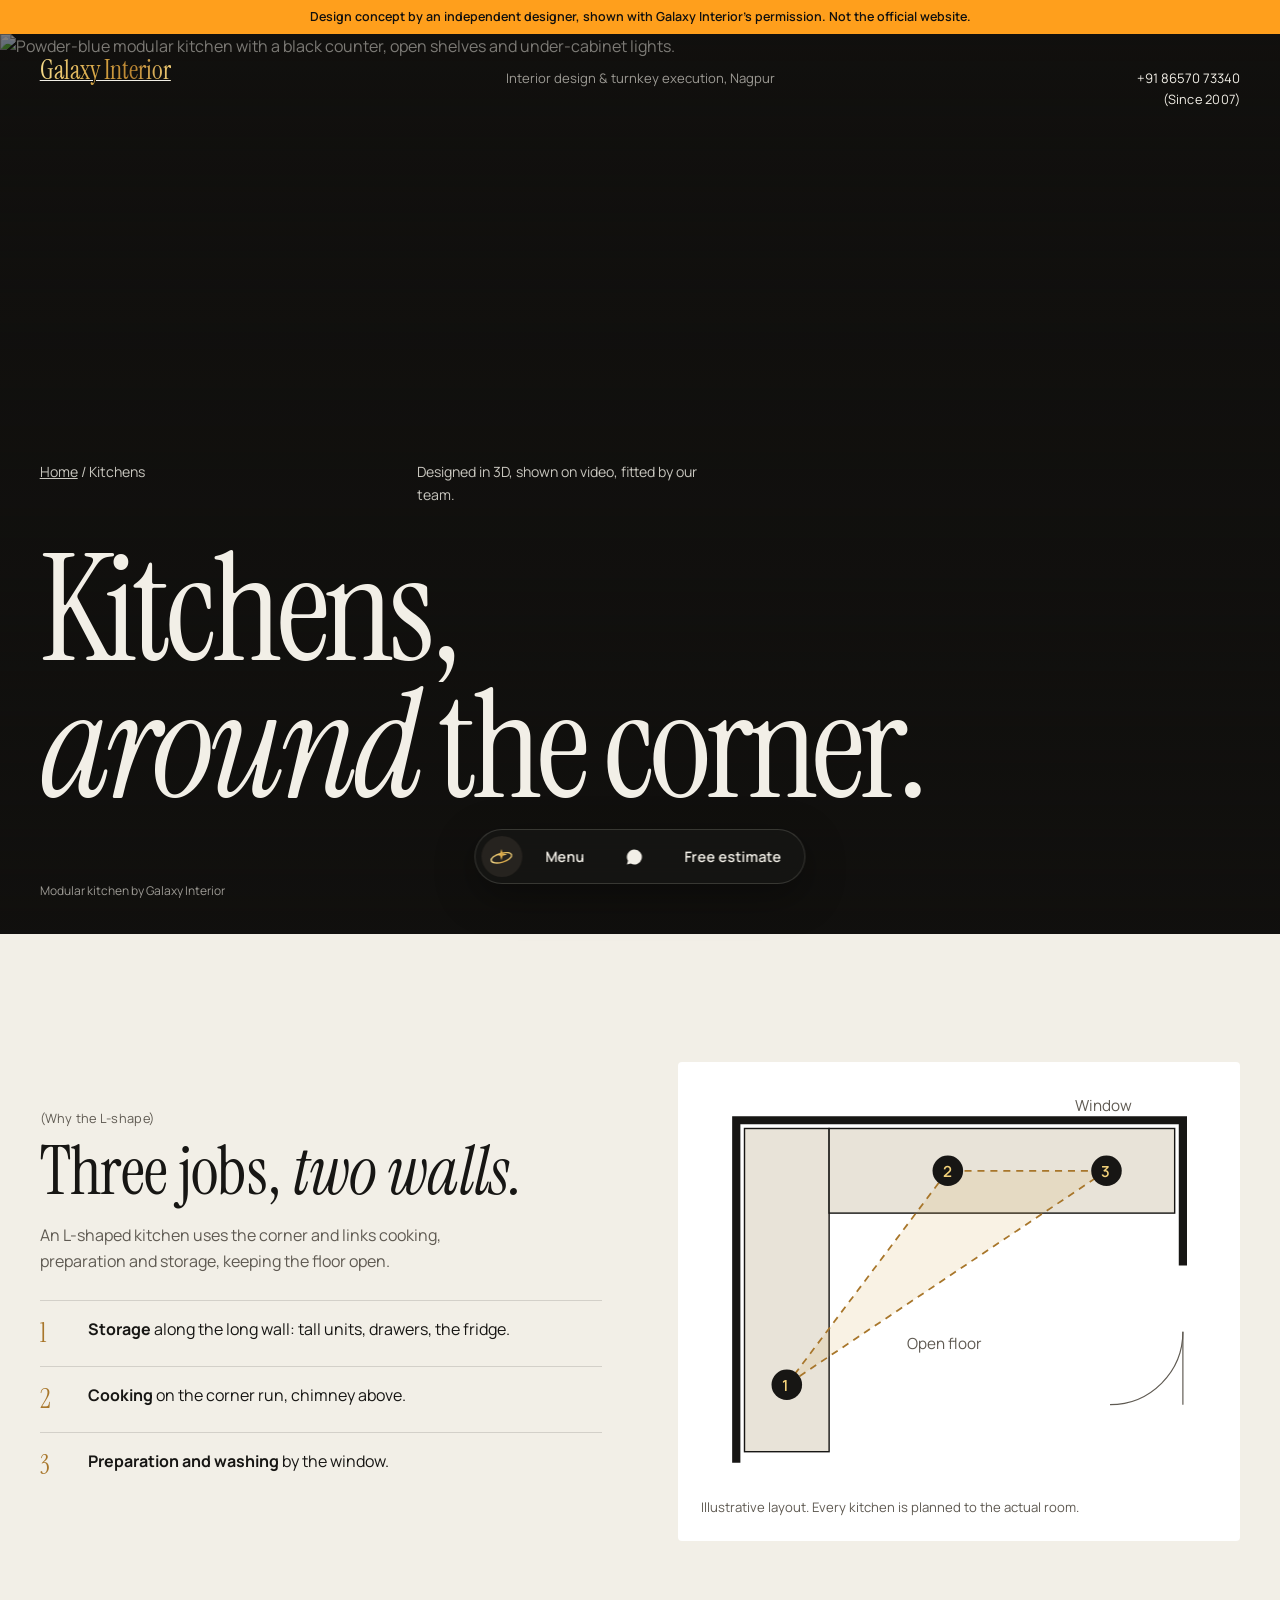
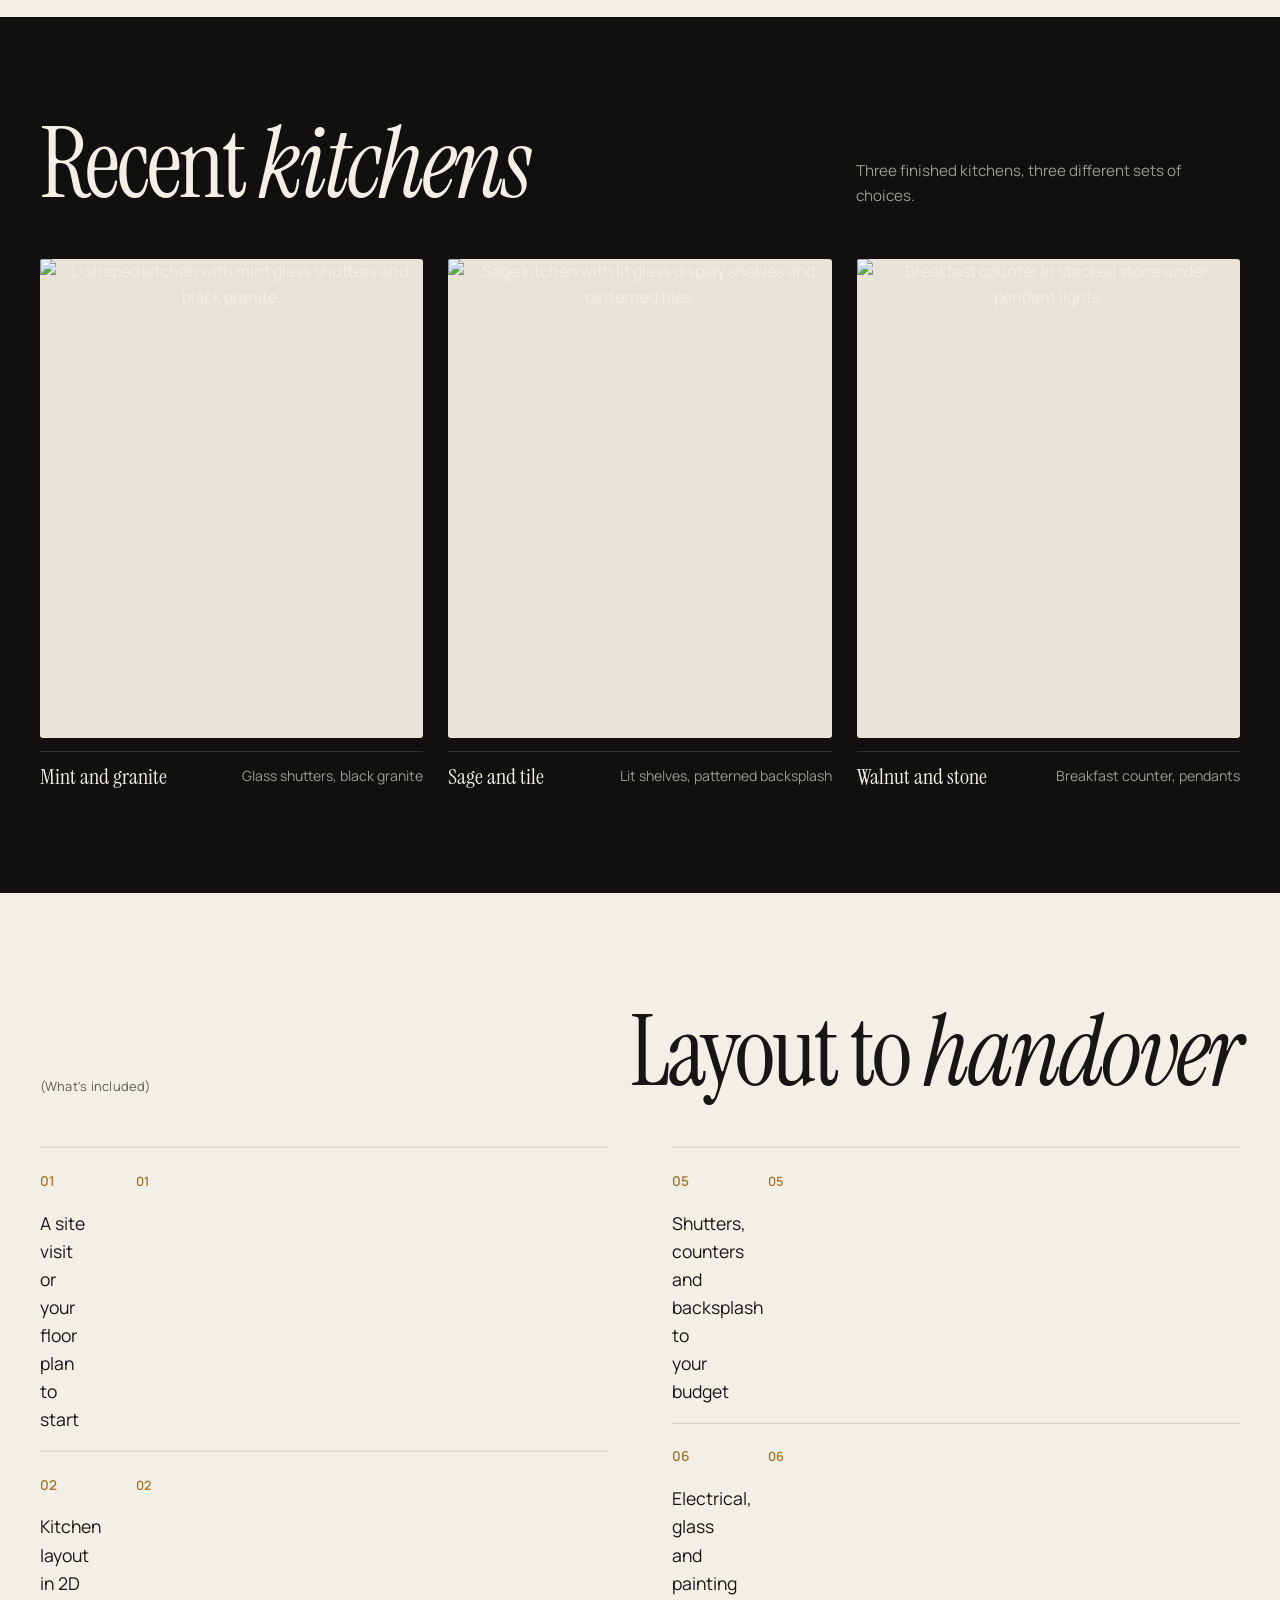
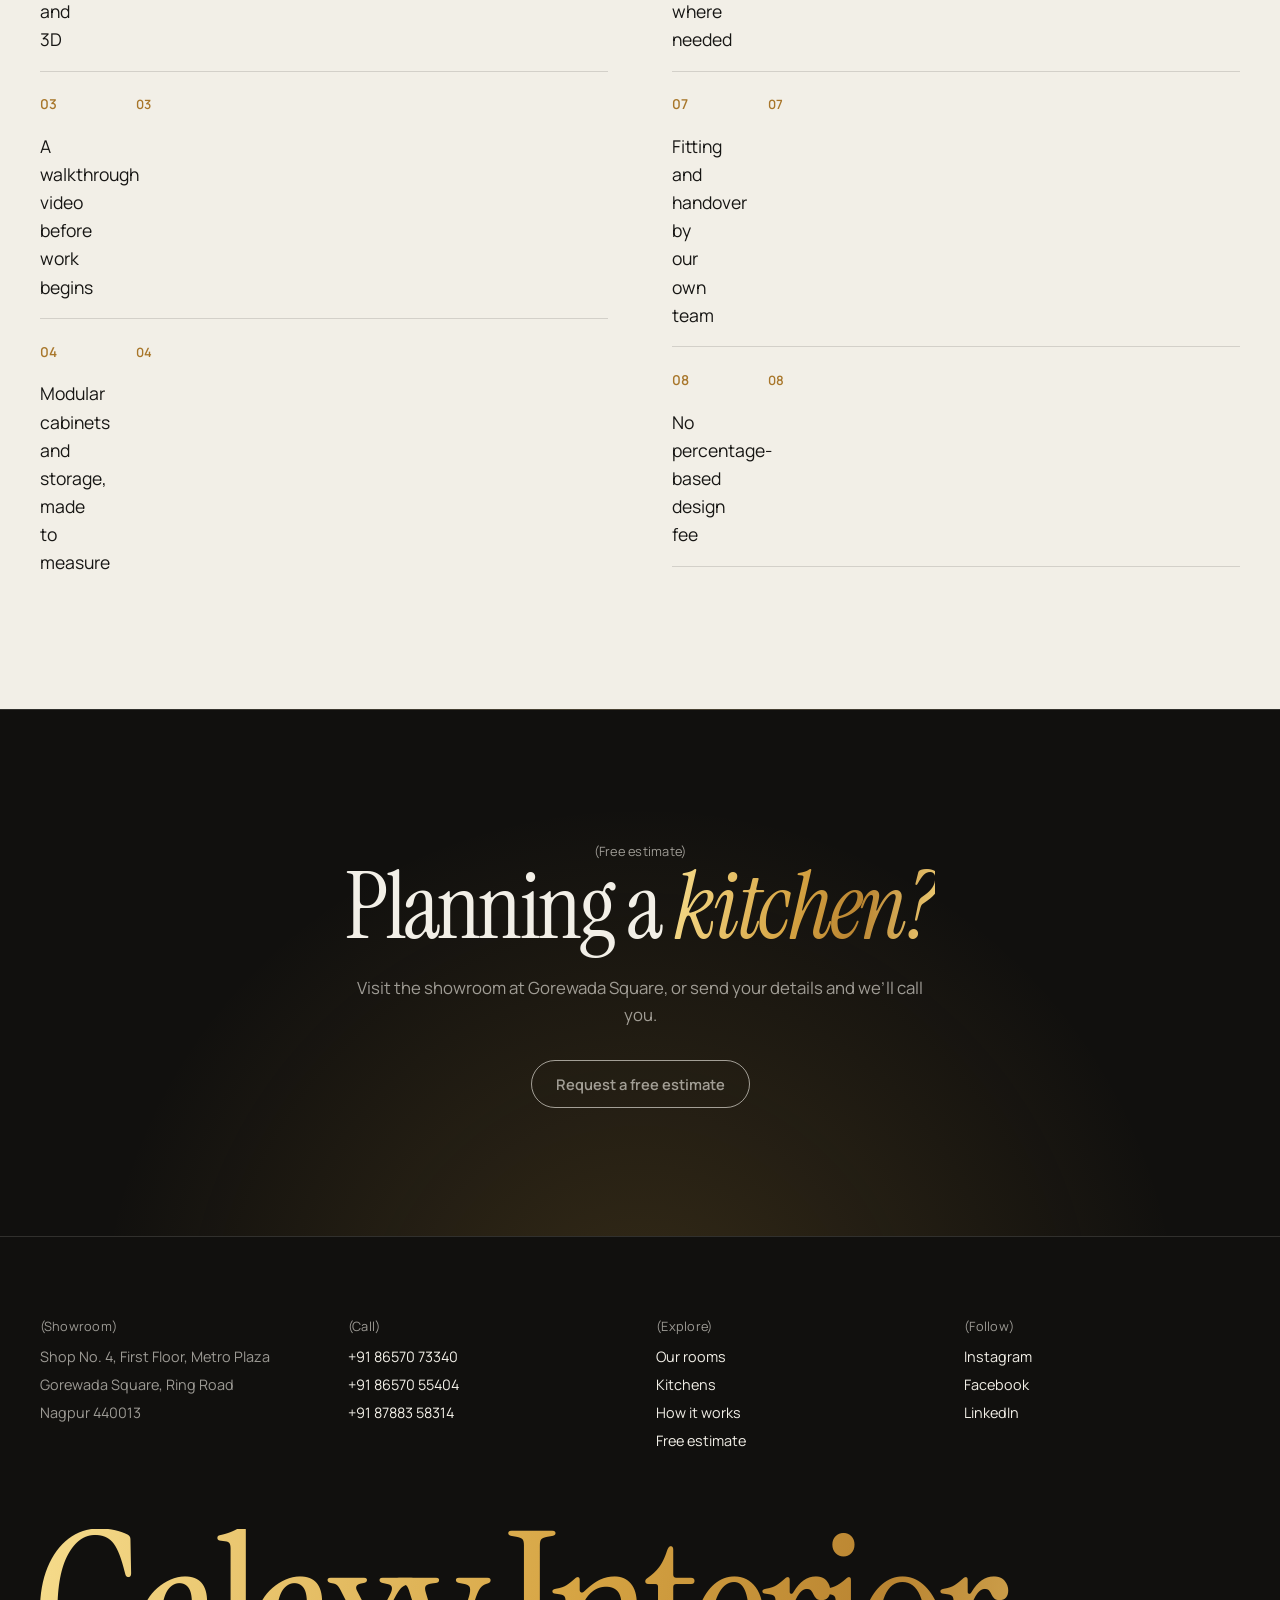
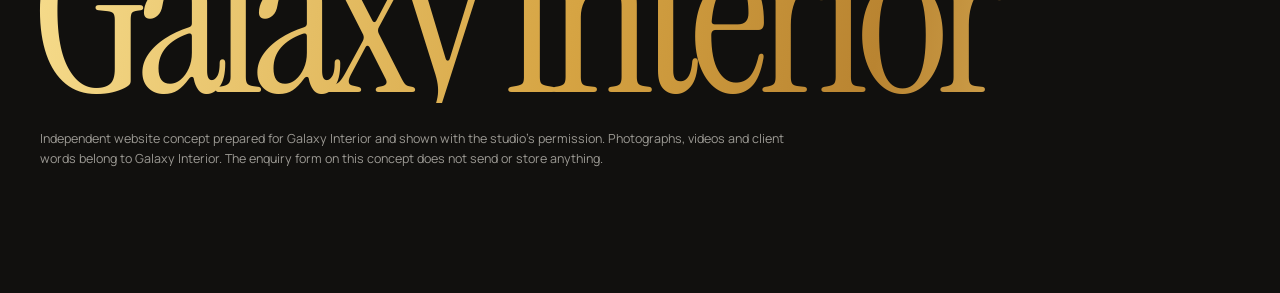
==== commit f1934a91: "Add files via upload" ====
--- a/kitchens/index.html
+++ b/kitchens/index.html
@@ -4,62 +4,59 @@
 <meta charset="utf-8">
 <meta name="viewport" content="width=device-width, initial-scale=1, viewport-fit=cover">
 <meta name="robots" content="noindex, nofollow, noarchive">
-<title>Modular kitchens in Nagpur | Galaxy Interior (concept)</title>
+<title>Modular kitchens | Galaxy Interior, Nagpur (concept)</title>
 <meta name="description" content="L-shaped and modular kitchens designed in 3D and built by Galaxy Interior, Nagpur.">
-<meta name="theme-color" content="#22201d">
-<meta property="og:title" content="Modular kitchens in Nagpur | Galaxy Interior (concept)"><meta property="og:description" content="L-shaped and modular kitchens designed in 3D and built by Galaxy Interior, Nagpur."><meta property="og:type" content="website"><meta property="og:image" content="https://www.galaxyinterior.in/images/p6.jpg">
+<meta name="theme-color" content="#11100e">
+<meta property="og:title" content="Modular kitchens | Galaxy Interior, Nagpur (concept)"><meta property="og:description" content="L-shaped and modular kitchens designed in 3D and built by Galaxy Interior, Nagpur."><meta property="og:image" content="https://www.galaxyinterior.in/images/p6.jpg">
 <link rel="icon" href="../assets/img/ui/favicon.svg" type="image/svg+xml">
 <link rel="preconnect" href="https://fonts.googleapis.com"><link rel="preconnect" href="https://fonts.gstatic.com" crossorigin>
-<link rel="stylesheet" href="https://fonts.googleapis.com/css2?family=DM+Serif+Display&family=Inter:wght@400;500;600&display=swap">
+<link rel="stylesheet" href="https://fonts.googleapis.com/css2?family=Instrument+Serif:ital@0;1&family=Manrope:wght@400;500;600;700&display=swap">
 <link rel="stylesheet" href="../assets/css/site.css">
 </head>
 <body>
 <a class="skip" href="#main">Skip to content</a>
-<p class="concept-bar">Design concept by an independent designer, shared with Galaxy Interior's permission. This is not the official website.</p>
-<header class="site-header"><div class="site-header__in">
-<a class="brand" href="../" aria-label="Galaxy Interior home"><img src="https://www.galaxyinterior.in/images/Logo.png" width="179" height="53" alt="" referrerpolicy="no-referrer" onerror="this.remove()"><span class="brand__text">Galaxy Interior</span></a>
-<button class="nav-toggle" type="button" aria-expanded="false" aria-controls="site-nav" aria-label="Menu" data-nav-toggle><span></span></button>
-<nav id="site-nav" class="site-nav" aria-label="Primary" data-nav><ul><li><a href="../#work">Our work</a></li><li><a href="../kitchens/" aria-current="page">Kitchens</a></li><li><a href="../#process">How it works</a></li><li><a href="../#why">Why Galaxy</a></li><li><a href="../#visit">Visit us</a></li></ul><a class="btn btn--action" href="../#estimate">Free estimate</a></nav>
-</div></header>
+<p class="concept-bar">Design concept by an independent designer, shown with Galaxy Interior's permission. Not the official website.</p>
 
 <main id="main">
-<section class="page-hero"><img src="https://www.galaxyinterior.in/assets/images/banner4.jpg" width="1200" height="682" alt="Powder-blue modular kitchen by Galaxy Interior with a black counter and open shelves." loading="eager" decoding="async" referrerpolicy="no-referrer" fetchpriority="high" onerror="this.parentNode.classList.add('is-missing');this.style.visibility='hidden'">
- <div class="wrap"><p class="crumbs"><a href="../">Home</a> / Modular kitchens</p><h1>Modular kitchens, planned around how you cook</h1><p>Designed in 3D, shown to you on video, then built and fitted by Galaxy Interior's own team.</p>
- <div class="hero__actions" style="margin-bottom:0"><a class="btn btn--action" href="../#estimate">Get a kitchen estimate</a><a class="btn btn--wa" href="https://wa.me/918657073340?text=Hi%20Galaxy%20Interior%2C%20I%27d%20like%20a%20free%20estimate%20for%20my%20home."><svg viewBox="0 0 24 24" fill="currentColor" aria-hidden="true"><path d="M12 2a10 10 0 0 0-8.6 15.1L2 22l5-1.3A10 10 0 1 0 12 2zm0 18.2c-1.5 0-3-.4-4.3-1.2l-.3-.2-3 .8.8-2.9-.2-.3A8.2 8.2 0 1 1 12 20.2zm4.5-6.1c-.2-.1-1.5-.7-1.7-.8-.2-.1-.4-.1-.6.1l-.8 1c-.1.2-.3.2-.5.1a6.7 6.7 0 0 1-3.3-2.9c-.3-.4.2-.4.6-1.3.1-.2 0-.3 0-.4l-.8-1.8c-.2-.5-.4-.4-.6-.4h-.5c-.2 0-.4.1-.7.3-.2.3-.9.9-.9 2.2s1 2.6 1.1 2.7c.1.2 1.9 2.9 4.6 4.1 1.7.7 2.4.8 3.2.7.5-.1 1.5-.6 1.8-1.2.2-.6.2-1.1.1-1.2l-.5-.3z"/></svg>WhatsApp us</a></div></div>
+<section class="hero" aria-label="Kitchens">
+ <div class="topbar "><a class="brand" href="../" aria-label="Galaxy Interior, home"><img src="https://www.galaxyinterior.in/images/Logo.png" width="179" height="53" alt="" referrerpolicy="no-referrer" onerror="this.remove()"><span class="brand__text gold-text">Galaxy Interior</span></a>
+<div class="topbar__mid">Interior design &amp; turnkey execution, Nagpur</div>
+<div class="topbar__right"><a href="tel:+918657073340">+91 86570 73340</a><br><span class="label" style="color:inherit">Since 2007</span></div></div>
+ <div class="hero__img"><img src="https://www.galaxyinterior.in/assets/images/banner4.jpg" width="1200" height="682" alt="Powder-blue modular kitchen with a black counter, open shelves and under-cabinet lights." loading="eager" decoding="async" referrerpolicy="no-referrer" fetchpriority="high"></div>
+ <div class="hero__body"><div class="hero__meta"><p><a href="../">Home</a> / Kitchens</p><p>Designed in 3D, shown on video, fitted by our team.</p></div>
+ <h1 class="hero__title"><span class="line"><span>Kitchens,</span></span><span class="line"><span><em>around</em> the corner.</span></span></h1></div>
+ <p class="hero__credit">Modular kitchen by Galaxy Interior</p>
 </section>
-
-<section class="section"><div class="wrap layout">
- <div><span class="kicker">Why the L-shape works</span><h2>Make the most of the corner</h2><p class="lead">An L-shaped kitchen uses the corner and links cooking, preparation and storage on two walls, keeping the floor open.</p>
- <ol class="zones"><li><b>1</b><span><strong>Storage</strong> along the long wall: tall units, drawers and the fridge.</span></li><li><b>2</b><span><strong>Cooking</strong> on the corner run, with the chimney above.</span></li><li><b>3</b><span><strong>Preparation and washing</strong> near the window.</span></li></ol></div>
- <div class="plan"><svg viewBox="0 0 440 340" role="img" aria-labelledby="plan-t"><title id="plan-t">Plan of an L-shaped kitchen: storage on the long wall, cooking on the corner run, preparation and washing by the window.</title>
-<path class="wall" d="M30 318 V30 H410 V150"/><path class="door" d="M410 210 A62 62 0 0 1 348 272"/><line class="door" x1="410" y1="210" x2="410" y2="272"/>
-<rect class="run" x="37" y="37" width="72" height="275"/><rect class="run" x="109" y="37" width="294" height="72"/>
-<polygon class="tri" points="73,255 210,73 345,73"/>
-<circle class="zone" cx="73" cy="255" r="13"/><circle class="zone" cx="210" cy="73" r="13"/><circle class="zone" cx="345" cy="73" r="13"/>
-<text x="68.5" y="260">1</text><text x="205.5" y="78">2</text><text x="340.5" y="78">3</text>
-<text class="muted" x="175" y="225">Open floor</text><text class="muted" x="318" y="22">Window</text></svg><p class="gallery-note">Illustrative layout. Every kitchen is planned to the actual room.</p></div>
-</div></section>
-
-<section class="section section--tint"><div class="wrap">
- <div class="head"><div><span class="kicker">Kitchens we've finished</span><h2>Recent kitchens</h2></div></div>
- <div class="gallery" data-gallery><figure class="tile" data-cat="kitchen" style="--ar:1200/682"><button type="button" data-lb-open data-full="https://www.galaxyinterior.in/assets/images/banner4.jpg" data-cap="Modular kitchen"><img src="https://www.galaxyinterior.in/assets/images/banner4.jpg" width="1200" height="682" alt="Powder-blue modular kitchen with a black counter and under-cabinet lighting." loading="lazy" decoding="async" referrerpolicy="no-referrer" onerror="this.parentNode.classList.add('is-missing');this.style.visibility='hidden'"></button><figcaption>Modular kitchen</figcaption></figure><figure class="tile" data-cat="kitchen" style="--ar:368/490"><button type="button" data-lb-open data-full="https://www.galaxyinterior.in/images/gallery/04.jpg" data-cap="L-shaped kitchen"><img src="https://www.galaxyinterior.in/images/gallery/04.jpg" width="368" height="490" alt="L-shaped kitchen with mint glass shutters and a black granite counter." loading="lazy" decoding="async" referrerpolicy="no-referrer" onerror="this.parentNode.classList.add('is-missing');this.style.visibility='hidden'"></button><figcaption>L-shaped kitchen</figcaption></figure><figure class="tile" data-cat="kitchen" style="--ar:368/507"><button type="button" data-lb-open data-full="https://www.galaxyinterior.in/images/gallery/07.jpg" data-cap="Kitchen with display shelves"><img src="https://www.galaxyinterior.in/images/gallery/07.jpg" width="368" height="507" alt="Sage kitchen with lit glass display shelves and patterned tiles." loading="lazy" decoding="async" referrerpolicy="no-referrer" onerror="this.parentNode.classList.add('is-missing');this.style.visibility='hidden'"></button><figcaption>Kitchen with display shelves</figcaption></figure><figure class="tile" data-cat="kitchen" style="--ar:368/490"><button type="button" data-lb-open data-full="https://www.galaxyinterior.in/images/gallery/06.jpg" data-cap="Kitchen with breakfast counter"><img src="https://www.galaxyinterior.in/images/gallery/06.jpg" width="368" height="490" alt="Breakfast counter in stacked stone with pendant lights." loading="lazy" decoding="async" referrerpolicy="no-referrer" onerror="this.parentNode.classList.add('is-missing');this.style.visibility='hidden'"></button><figcaption>Kitchen with breakfast counter</figcaption></figure></div>
-</div></section>
-
-<section class="section"><div class="wrap">
- <div class="head"><div><span class="kicker">What's included</span><h2>Everything from layout to handover</h2></div></div>
- <ul class="includes"><li><svg viewBox="0 0 24 24" fill="none" stroke="currentColor" stroke-width="2.2" aria-hidden="true"><path d="M5 12.5l4.5 4.5L19 7"/></svg><span>A site visit or your floor plan to begin</span></li><li><svg viewBox="0 0 24 24" fill="none" stroke="currentColor" stroke-width="2.2" aria-hidden="true"><path d="M5 12.5l4.5 4.5L19 7"/></svg><span>Kitchen layout in 2D and 3D</span></li><li><svg viewBox="0 0 24 24" fill="none" stroke="currentColor" stroke-width="2.2" aria-hidden="true"><path d="M5 12.5l4.5 4.5L19 7"/></svg><span>A walkthrough video before work starts</span></li><li><svg viewBox="0 0 24 24" fill="none" stroke="currentColor" stroke-width="2.2" aria-hidden="true"><path d="M5 12.5l4.5 4.5L19 7"/></svg><span>Modular cabinets and storage, made to measure</span></li><li><svg viewBox="0 0 24 24" fill="none" stroke="currentColor" stroke-width="2.2" aria-hidden="true"><path d="M5 12.5l4.5 4.5L19 7"/></svg><span>Shutters, counters and backsplash chosen to your budget</span></li><li><svg viewBox="0 0 24 24" fill="none" stroke="currentColor" stroke-width="2.2" aria-hidden="true"><path d="M5 12.5l4.5 4.5L19 7"/></svg><span>Electrical, glass and painting work where needed</span></li><li><svg viewBox="0 0 24 24" fill="none" stroke="currentColor" stroke-width="2.2" aria-hidden="true"><path d="M5 12.5l4.5 4.5L19 7"/></svg><span>Fitting and handover by the same team</span></li><li><svg viewBox="0 0 24 24" fill="none" stroke="currentColor" stroke-width="2.2" aria-hidden="true"><path d="M5 12.5l4.5 4.5L19 7"/></svg><span>No percentage-based design fee</span></li></ul>
-</div></section>
-
-<section class="section" style="padding-top:0"><div class="wrap"><div class="cta"><div><h2>Planning a new kitchen?</h2><p>Visit the showroom at Gorewada Square or ask for a free estimate.</p></div><a class="btn btn--action" href="../#estimate">Get a free estimate</a></div></div></section>
+<section class="k-intro on-light" aria-labelledby="l-h">
+ <div><span class="label">Why the L-shape</span><h2 id="l-h" class="serif" style="font-size:clamp(2.4rem,1rem + 4vw,5rem);line-height:.95;margin:.6rem 0 1.2rem">Three jobs, <em>two walls.</em></h2><p style="color:var(--ink-2);max-width:30em">An L-shaped kitchen uses the corner and links cooking, preparation and storage, keeping the floor open.</p>
+ <ol class="zones"><li><b>1</b><span><strong>Storage</strong> along the long wall: tall units, drawers, the fridge.</span></li><li><b>2</b><span><strong>Cooking</strong> on the corner run, chimney above.</span></li><li><b>3</b><span><strong>Preparation and washing</strong> by the window.</span></li></ol></div>
+ <div class="plan"><svg viewBox="0 0 440 340" role="img" aria-labelledby="pt"><title id="pt">Plan of an L-shaped kitchen: storage on the long wall, cooking on the corner run, preparation by the window.</title><path class="wall" d="M30 318 V30 H410 V150"/><path class="door" d="M410 210 A62 62 0 0 1 348 272"/><line class="door" x1="410" y1="210" x2="410" y2="272"/><rect class="run" x="37" y="37" width="72" height="275"/><rect class="run" x="109" y="37" width="294" height="72"/><polygon class="tri" points="73,255 210,73 345,73"/><circle class="zone" cx="73" cy="255" r="13"/><circle class="zone" cx="210" cy="73" r="13"/><circle class="zone" cx="345" cy="73" r="13"/><text x="68.5" y="260">1</text><text x="205.5" y="78">2</text><text x="340.5" y="78">3</text><text class="muted" x="175" y="225">Open floor</text><text class="muted" x="318" y="22">Window</text></svg><p style="color:var(--ink-2);font-size:.82rem;margin:.8rem 0 0">Illustrative layout. Every kitchen is planned to the actual room.</p></div>
+</section>
+<section class="k-gallery" aria-labelledby="kg-h">
+ <div class="split-head"><h2 id="kg-h">Recent <em>kitchens</em></h2><p>Three finished kitchens, three different sets of choices.</p></div>
+ <div class="k-gallery__grid"><figure class="card  reveal"><button type="button" data-cat="kitchens" data-start="https://www.galaxyinterior.in/images/gallery/04.jpg" aria-label="Open Mint and granite photos"><div class="card__img"><img src="https://www.galaxyinterior.in/images/gallery/04.jpg" width="368" height="490" alt="L-shaped kitchen with mint glass shutters and black granite." loading="lazy" decoding="async" referrerpolicy="no-referrer"></div></button><figcaption><b>Mint and granite</b><span>Glass shutters, black granite</span></figcaption></figure><figure class="card  reveal"><button type="button" data-cat="kitchens" data-start="https://www.galaxyinterior.in/images/gallery/07.jpg" aria-label="Open Sage and tile photos"><div class="card__img"><img src="https://www.galaxyinterior.in/images/gallery/07.jpg" width="368" height="507" alt="Sage kitchen with lit glass display shelves and patterned tiles." loading="lazy" decoding="async" referrerpolicy="no-referrer"></div></button><figcaption><b>Sage and tile</b><span>Lit shelves, patterned backsplash</span></figcaption></figure><figure class="card  reveal"><button type="button" data-cat="kitchens" data-start="https://www.galaxyinterior.in/images/gallery/06.jpg" aria-label="Open Walnut and stone photos"><div class="card__img"><img src="https://www.galaxyinterior.in/images/gallery/06.jpg" width="368" height="490" alt="Breakfast counter in stacked stone under pendant lights." loading="lazy" decoding="async" referrerpolicy="no-referrer"></div></button><figcaption><b>Walnut and stone</b><span>Breakfast counter, pendants</span></figcaption></figure></div>
+</section>
+<section class="process on-light" aria-labelledby="inc-h">
+ <div class="split-head"><span class="label">What's included</span><h2 id="inc-h">Layout to <em>handover</em></h2></div>
+ <ul class="includes"><li><span>01</span><span>A site visit or your floor plan to start</span></li><li><span>02</span><span>Kitchen layout in 2D and 3D</span></li><li><span>03</span><span>A walkthrough video before work begins</span></li><li><span>04</span><span>Modular cabinets and storage, made to measure</span></li><li><span>05</span><span>Shutters, counters and backsplash to your budget</span></li><li><span>06</span><span>Electrical, glass and painting where needed</span></li><li><span>07</span><span>Fitting and handover by our own team</span></li><li><span>08</span><span>No percentage-based design fee</span></li></ul>
+</section>
+<section class="fee" aria-labelledby="kc-h"><span class="label">Free estimate</span><h2 id="kc-h">Planning a <em class="gold-text">kitchen?</em></h2><p>Visit the showroom at Gorewada Square, or send your details and we&rsquo;ll call you.</p><p style="margin-top:2rem"><a class="btn-line" href="../#contact">Request a free estimate</a></p></section>
 </main>
-<footer class="site-footer"><div class="site-footer__in">
-<div><img src="https://www.galaxyinterior.in/images/Footer.png" width="199" height="59" alt="Galaxy Interior" referrerpolicy="no-referrer" onerror="this.remove()"><p>Interior design, architecture and turnkey execution for homes, offices and shops in Nagpur, since 2007.</p></div>
-<div><h2>Explore</h2><ul><li><a href="../#work">Our work</a></li><li><a href="../kitchens/">Modular kitchens</a></li><li><a href="../#process">How it works</a></li><li><a href="../#faq">Questions</a></li><li><a href="../#estimate">Free estimate</a></li></ul></div>
-<div><h2>Contact</h2><ul><li><a href="tel:+918657073340">+91 86570 73340</a></li><li><a href="tel:+918657055404">+91 86570 55404</a></li><li><a href="tel:+918788358314">+91 87883 58314</a></li><li>Shop No. 4, First Floor, Metro Plaza, Gorewada Square, Ring Road, Nagpur 440013</li></ul></div>
-<p class="site-footer__legal">Independent website concept prepared for Galaxy Interior and shown with the studio's permission. Photographs, videos and client words: Galaxy Interior. The enquiry form on this concept does not send or store anything.</p>
-</div></footer>
-<div class="action-bar" aria-label="Quick contact"><a class="btn btn--outline" href="tel:+918657073340"><svg viewBox="0 0 24 24" fill="none" stroke="currentColor" stroke-width="2" aria-hidden="true"><path d="M5 4h4l2 5-2.5 1.5a11 11 0 0 0 5 5L15 13l5 2v4a2 2 0 0 1-2 2A16 16 0 0 1 3 6a2 2 0 0 1 2-2"/></svg>Call</a><a class="btn btn--wa" href="https://wa.me/918657073340?text=Hi%20Galaxy%20Interior%2C%20I%27d%20like%20a%20free%20estimate%20for%20my%20home."><svg viewBox="0 0 24 24" fill="currentColor" aria-hidden="true"><path d="M12 2a10 10 0 0 0-8.6 15.1L2 22l5-1.3A10 10 0 1 0 12 2zm0 18.2c-1.5 0-3-.4-4.3-1.2l-.3-.2-3 .8.8-2.9-.2-.3A8.2 8.2 0 1 1 12 20.2zm4.5-6.1c-.2-.1-1.5-.7-1.7-.8-.2-.1-.4-.1-.6.1l-.8 1c-.1.2-.3.2-.5.1a6.7 6.7 0 0 1-3.3-2.9c-.3-.4.2-.4.6-1.3.1-.2 0-.3 0-.4l-.8-1.8c-.2-.5-.4-.4-.6-.4h-.5c-.2 0-.4.1-.7.3-.2.3-.9.9-.9 2.2s1 2.6 1.1 2.7c.1.2 1.9 2.9 4.6 4.1 1.7.7 2.4.8 3.2.7.5-.1 1.5-.6 1.8-1.2.2-.6.2-1.1.1-1.2l-.5-.3z"/></svg>WhatsApp</a><a class="btn btn--action" href="../#estimate">Free estimate</a></div>
-<div class="lightbox" data-lightbox role="dialog" aria-modal="true" aria-label="Photo viewer" hidden><button class="lb-btn lb-close" type="button" aria-label="Close" data-lb-close>&times;</button><button class="lb-btn lb-prev" type="button" aria-label="Previous photo" data-lb-prev>&#8249;</button><figure><img alt="" data-lb-img><figcaption data-lb-cap></figcaption></figure><button class="lb-btn lb-next" type="button" aria-label="Next photo" data-lb-next>&#8250;</button></div>
+<nav class="menu" id="menu" aria-label="Site menu" data-menu><ol><li><a href="../#rooms">Our rooms</a></li><li><a href="../#walk">Walkthroughs</a></li><li><a href="../#services">Services</a></li><li><a href="../kitchens/">Kitchens</a></li><li><a href="../#process">How it works</a></li><li><a href="../#contact">Contact</a></li></ol>
+<div class="menu__foot"><span>Shop No. 4, First Floor, Metro Plaza, Gorewada Square, Ring Road, Nagpur 440013</span><a href="tel:+918657073340">+91 86570 73340</a><a href="https://wa.me/918657073340?text=Hi%20Galaxy%20Interior%2C%20I%27d%20like%20a%20free%20estimate.">WhatsApp</a></div></nav>
+<div class="dock" role="navigation" aria-label="Quick actions"><a class="dock__mark" href="../" aria-label="Galaxy Interior, home"><svg viewBox="0 0 32 32" aria-hidden="true"><defs><linearGradient id="dm" x1="0" x2="1"><stop offset="0" stop-color="#f6dc8c"/><stop offset=".55" stop-color="#d6a443"/><stop offset="1" stop-color="#f0cf78"/></linearGradient></defs><ellipse cx="16" cy="17" rx="13" ry="5.5" transform="rotate(-16 16 17)" fill="none" stroke="url(#dm)" stroke-width="1.6"/><path d="M16 6l1.6 5.4L23 13l-5.4 1.6L16 20l-1.6-5.4L9 13l5.4-1.6z" fill="url(#dm)"/></svg></a><button type="button" aria-expanded="false" aria-controls="menu" data-menu-toggle>Menu</button><a class="dock__btn dock__wa" href="https://wa.me/918657073340?text=Hi%20Galaxy%20Interior%2C%20I%27d%20like%20a%20free%20estimate." aria-label="WhatsApp Galaxy Interior"><svg viewBox="0 0 24 24" fill="currentColor" aria-hidden="true"><path d="M12 2a10 10 0 0 0-8.6 15.1L2 22l5-1.3A10 10 0 1 0 12 2zm4.5 12.1c-.2-.1-1.5-.7-1.7-.8-.2-.1-.4-.1-.6.1l-.8 1c-.1.2-.3.2-.5.1a6.7 6.7 0 0 1-3.3-2.9c-.3-.4.2-.4.6-1.3.1-.2 0-.3 0-.4l-.8-1.8c-.2-.5-.4-.4-.6-.4h-.5c-.2 0-.4.1-.7.3-.2.3-.9.9-.9 2.2s1 2.6 1.1 2.7c.1.2 1.9 2.9 4.6 4.1 1.7.7 2.4.8 3.2.7.5-.1 1.5-.6 1.8-1.2.2-.6.2-1.1.1-1.2l-.5-.3z"/></svg></a><a class="dock__btn dock__cta" href="../#contact">Free estimate</a></div>
+<div class="peek" aria-hidden="true" data-peek><img alt=""></div>
+<div class="lightbox" role="dialog" aria-modal="true" aria-label="Photo viewer" data-lightbox hidden><button class="lb-btn lb-close" type="button" aria-label="Close" data-lb-close>&times;</button><button class="lb-btn lb-prev" type="button" aria-label="Previous photo" data-lb-prev>&#8249;</button><figure><img alt="" data-lb-img><figcaption data-lb-cap></figcaption></figure><button class="lb-btn lb-next" type="button" aria-label="Next photo" data-lb-next>&#8250;</button></div><footer class="footer">
+<div class="footer__cols">
+ <div><span class="label">Showroom</span><ul><li>Shop No. 4, First Floor, Metro Plaza</li><li>Gorewada Square, Ring Road</li><li>Nagpur 440013</li></ul></div>
+ <div><span class="label">Call</span><ul><li><a href="tel:+918657073340">+91 86570 73340</a></li><li><a href="tel:+918657055404">+91 86570 55404</a></li><li><a href="tel:+918788358314">+91 87883 58314</a></li></ul></div>
+ <div><span class="label">Explore</span><ul><li><a href="../#rooms">Our rooms</a></li><li><a href="../kitchens/">Kitchens</a></li><li><a href="../#process">How it works</a></li><li><a href="../#contact">Free estimate</a></li></ul></div>
+ <div><span class="label">Follow</span><ul><li><a href="https://www.instagram.com/galaxyinterior.in">Instagram</a></li><li><a href="https://www.facebook.com/galaxyinteriordesigner">Facebook</a></li><li><a href="https://www.linkedin.com/company/galaxyinterior-in">LinkedIn</a></li></ul></div>
+</div>
+<p class="wordmark gold-text" aria-hidden="true">Galaxy Interior</p>
+<p class="footer__legal">Independent website concept prepared for Galaxy Interior and shown with the studio's permission. Photographs, videos and client words belong to Galaxy Interior. The enquiry form on this concept does not send or store anything.</p>
+</footer>
+<script>window.GALLERY={"living": [{"src": "https://www.galaxyinterior.in/images/p6.jpg", "alt": "Living room with a stone-finish TV wall, cove lighting and a sofa set."}, {"src": "https://www.galaxyinterior.in/images/gallery/02.jpg", "alt": "Living room with leather sofas and a wood-panelled TV wall."}, {"src": "https://www.galaxyinterior.in/images/gallery/09.jpg", "alt": "Grey L-shaped sofa beside a carved jali panel."}], "kitchens": [{"src": "https://www.galaxyinterior.in/assets/images/banner4.jpg", "alt": "Powder-blue modular kitchen with a black counter, open shelves and under-cabinet lights."}, {"src": "https://www.galaxyinterior.in/images/gallery/04.jpg", "alt": "L-shaped kitchen with mint glass shutters and black granite."}, {"src": "https://www.galaxyinterior.in/images/gallery/07.jpg", "alt": "Sage kitchen with lit glass display shelves and patterned tiles."}, {"src": "https://www.galaxyinterior.in/images/gallery/06.jpg", "alt": "Breakfast counter in stacked stone under pendant lights."}], "bedrooms": [{"src": "https://www.galaxyinterior.in/images/p2.jpg", "alt": "Bedroom with backlit wood and stone panels behind the bed."}, {"src": "https://www.galaxyinterior.in/images/gallery/03.jpg", "alt": "Bedroom with a cove-lit false ceiling and a full-height wardrobe."}, {"src": "https://www.galaxyinterior.in/images/gallery/10.jpg", "alt": "Bedroom with red and white sliding wardrobes."}], "wardrobes": [{"src": "https://www.galaxyinterior.in/images/gallery/01.jpg", "alt": "Frosted glass wardrobes with a built-in study desk."}], "workspaces": [{"src": "https://www.galaxyinterior.in/images/gallery/08.jpg", "alt": "Reception desk with a curved stone-texture front and backlit wall shapes."}]};</script>
 <script src="../assets/js/site.js" defer></script>
 </body>
-</html>
+</html>
--- a/assets/css/site.css
+++ b/assets/css/site.css
@@ -1,284 +1,352 @@
-/* Galaxy Interior — redesign concept v4.
-   Benchmarks studied (Nov 2026): Studio McGee (photography leads, restrained chrome), Livspace Nagpur
-   (enquiry on the first screen, experience-centre card, budget-led projects), Design Cafe (3D walkthrough
-   promise, persistent free-estimate action). Kept: photo-first layout, early enquiry, showroom card, FAQ.
-   Not copied: discount banners, stock lifestyle imagery, invented stats.
-   Palette: warm white and charcoal so Galaxy's real photographs carry the colour; Galaxy's logo gold for
-   accents; Galaxy's existing orange-gold for the main action. */
+/* Galaxy Interior — redesign concept v5, "Galaxy, after dark".
+   Brand kept from Galaxy's own identity: charcoal night, the logo's gold gradient and orbit ring,
+   and the orange already used for actions on galaxyinterior.in.
+   Layout techniques studied on award-level studio sites (see private/research-notes.md):
+   full-bleed hero with giant type, linked-keyword statement, room index with hover previews,
+   asymmetric featured rooms, a frame that grows on scroll, tall service panels, giant footer wordmark,
+   floating bottom navigation. */
 
 :root {
-  --bg: #faf8f5;
-  --bg-2: #f1ede6;
-  --ink: #1e1d1b;
-  --ink-2: #5d5a55;
-  --line: #e3ddd3;
-  --gold: #b8862f;
-  --gold-soft: #f3e6cc;
-  --action: #e8952a;
-  --action-ink: #1e1d1b;
-  --dark: #22201d;
-  --white: #fff;
-  --wa: #1f8f4e;
-
-  --serif: "DM Serif Display", Georgia, serif;
-  --sans: "Inter", "Segoe UI", system-ui, sans-serif;
-  --pad: clamp(1rem, 0.3rem + 3vw, 3rem);
-  --max: 1240px;
-  --radius: 10px;
-  --header-h: 72px;
+  --night: #11100e;
+  --night-2: #1b1916;
+  --night-3: #26231f;
+  --ivory: #f2efe7;
+  --ivory-2: #e8e3d8;
+  --ink: #171614;
+  --ink-2: #5f5a52;
+  --mute: rgba(242, 239, 231, .62);
+  --gold-1: #f3d27a;
+  --gold-2: #d6a443;
+  --gold-3: #a8762a;
+  --gold: linear-gradient(100deg, #f6dc8c 0%, #d6a443 45%, #b98431 70%, #f0cf78 100%);
+  --orange: #ff9f1c;
+  --line-d: rgba(242, 239, 231, .14);
+  --line-l: rgba(23, 22, 20, .14);
+
+  --serif: "Instrument Serif", "Times New Roman", serif;
+  --sans: "Manrope", "Segoe UI", system-ui, sans-serif;
+  --pad: clamp(1rem, .4rem + 2.6vw, 2.5rem);
+  --ease: cubic-bezier(.2, .7, .2, 1);
 }
 
 *, *::before, *::after { box-sizing: border-box; }
-html { scroll-behavior: smooth; scroll-padding-top: calc(var(--header-h) + 8px); -webkit-text-size-adjust: 100%; }
-@media (prefers-reduced-motion: reduce) { html { scroll-behavior: auto; } *, *::before, *::after { transition: none !important; } }
-body { margin: 0; background: var(--bg); color: var(--ink); font: 400 1rem/1.65 var(--sans); -webkit-font-smoothing: antialiased; }
-img, video { display: block; max-width: 100%; }
+html { -webkit-text-size-adjust: 100%; scroll-behavior: smooth; }
+body { margin: 0; background: var(--night); color: var(--ivory); font: 400 1rem/1.6 var(--sans); -webkit-font-smoothing: antialiased; }
+img, video, svg { display: block; max-width: 100%; }
 a { color: inherit; }
 p { margin: 0 0 1em; }
 h1, h2, h3 { margin: 0; font-weight: 400; }
-h1, h2 { font-family: var(--serif); letter-spacing: -0.01em; line-height: 1.08; }
-h1 { font-size: clamp(2.4rem, 1.5rem + 3.6vw, 4.4rem); }
-h2 { font-size: clamp(2rem, 1.4rem + 2.2vw, 3.1rem); }
-h3 { font-size: 1.15rem; font-weight: 600; line-height: 1.3; }
-:focus-visible { outline: 3px solid var(--gold); outline-offset: 2px; }
-.skip { position: absolute; left: 1rem; top: -4rem; z-index: 100; padding: .6rem 1rem; background: var(--ink); color: var(--white); }
-.skip:focus { top: .5rem; }
-.wrap { max-width: var(--max); margin: 0 auto; padding: 0 var(--pad); }
-.section { padding: clamp(3.5rem, 8vw, 6.5rem) 0; }
-.section--tint { background: var(--bg-2); }
-.kicker { display: block; color: var(--gold); font-weight: 600; font-size: .95rem; margin-bottom: .7rem; }
-.lead { font-size: clamp(1.05rem, 1rem + .3vw, 1.2rem); color: var(--ink-2); max-width: 36em; }
-.head { display: flex; flex-wrap: wrap; justify-content: space-between; align-items: end; gap: 1rem 3rem; margin-bottom: clamp(1.8rem, 4vw, 2.8rem); }
-.head > div { max-width: 40rem; }
-.head .lead { margin: .9rem 0 0; }
-
-.btn { display: inline-flex; align-items: center; justify-content: center; gap: .55rem; min-height: 3rem; padding: 0 1.4rem; border-radius: 999px; font: 600 .98rem var(--sans); text-decoration: none; border: 1.5px solid transparent; cursor: pointer; transition: background-color .2s, color .2s, border-color .2s; }
-.btn--action { background: var(--action); color: var(--action-ink); }
-.btn--action:hover { background: #f0a64a; }
-.btn--outline { border-color: var(--ink); color: var(--ink); background: transparent; }
-.btn--outline:hover { background: var(--ink); color: var(--white); }
-.btn--wa { background: var(--wa); color: var(--white); }
-.btn--wa:hover { background: #18773f; }
-.btn svg { width: 18px; height: 18px; flex: none; }
+button { font: inherit; color: inherit; }
+:focus-visible { outline: 2px solid var(--orange); outline-offset: 3px; }
+.skip { position: fixed; left: 1rem; top: -4rem; z-index: 200; padding: .6rem 1rem; background: var(--orange); color: var(--night); font-weight: 700; border-radius: 99px; }
+.skip:focus { top: 1rem; }
+.sr { position: absolute; width: 1px; height: 1px; overflow: hidden; clip: rect(0 0 0 0); white-space: nowrap; }
+
+.serif { font-family: var(--serif); font-weight: 400; letter-spacing: -.01em; }
+.label { font-size: .8rem; letter-spacing: .02em; color: var(--mute); }
+.label::before { content: "("; } .label::after { content: ")"; }
+.on-light .label { color: var(--ink-2); }
+.gold-text { background: var(--gold); -webkit-background-clip: text; background-clip: text; color: transparent; }
+.frame { padding-inline: var(--pad); }
+.on-light { background: var(--ivory); color: var(--ink); }
 
 /* Concept notice */
-.concept-bar { margin: 0; padding: .5rem var(--pad); background: var(--dark); color: #e9e4da; font-size: .8rem; text-align: center; }
-
-/* Header */
-.site-header { position: sticky; top: 0; z-index: 50; background: rgba(34, 32, 29, .97); color: var(--white); backdrop-filter: blur(6px); }
-.site-header__in { display: flex; align-items: center; justify-content: space-between; gap: 1.5rem; height: var(--header-h); max-width: var(--max); margin: 0 auto; padding: 0 var(--pad); }
-.brand img { height: 42px; width: auto; }
-.brand__text { font: 1.4rem var(--serif); color: var(--gold-soft); }
-.brand img + .brand__text { display: none; }
-.brand { text-decoration: none; display: flex; align-items: center; }
-.site-nav { display: flex; align-items: center; gap: 2rem; }
-.site-nav ul { display: flex; gap: 1.7rem; list-style: none; margin: 0; padding: 0; }
-.site-nav ul a { text-decoration: none; font-size: .95rem; color: rgba(255,255,255,.82); }
-.site-nav ul a:hover, .site-nav ul a[aria-current] { color: var(--white); box-shadow: 0 2px 0 var(--action); }
-.site-nav .btn { min-height: 2.6rem; padding: 0 1.1rem; font-size: .92rem; }
-.nav-toggle { display: none; }
-@media (max-width: 920px) {
-  .nav-toggle { display: inline-flex; align-items: center; justify-content: center; width: 2.9rem; height: 2.9rem; background: transparent; border: 1px solid rgba(255,255,255,.35); border-radius: 50%; color: var(--white); cursor: pointer; }
-  .nav-toggle span, .nav-toggle span::before, .nav-toggle span::after { display: block; width: 18px; height: 1.5px; background: currentColor; position: relative; transition: transform .25s; }
-  .nav-toggle span::before, .nav-toggle span::after { content: ""; position: absolute; left: 0; }
-  .nav-toggle span::before { top: -6px; } .nav-toggle span::after { top: 6px; }
-  .nav-open .nav-toggle span { background: transparent; }
-  .nav-open .nav-toggle span::before { top: 0; transform: rotate(45deg); }
-  .nav-open .nav-toggle span::after { top: 0; transform: rotate(-45deg); }
-  .site-nav { display: none; position: absolute; left: 0; right: 0; top: var(--header-h); flex-direction: column; align-items: stretch; gap: 1.2rem; padding: .5rem var(--pad) 1.6rem; background: var(--dark); }
-  .nav-open .site-nav { display: flex; }
-  .site-nav ul { flex-direction: column; gap: 0; }
-  .site-nav ul a { display: block; padding: .9rem 0; border-bottom: 1px solid rgba(255,255,255,.12); font-size: 1.05rem; }
-}
-
-/* Hero — photograph-led split */
-.hero { display: grid; grid-template-columns: minmax(0, 1fr) minmax(0, 1.15fr); min-height: min(86vh, 760px); background: var(--bg); }
-.hero__copy { display: flex; flex-direction: column; justify-content: center; padding: clamp(2.5rem, 6vw, 5rem) clamp(1.2rem, 5vw, 4.5rem) clamp(2.5rem, 6vw, 5rem) max(var(--pad), calc((100vw - var(--max)) / 2 + var(--pad))); }
-.hero h1 { margin-bottom: 1.2rem; }
-.hero__actions { display: flex; flex-wrap: wrap; gap: .8rem; margin: 1.8rem 0 2.2rem; }
-.hero__proof { display: grid; grid-template-columns: repeat(3, minmax(0, 1fr)); gap: 1rem; padding-top: 1.4rem; border-top: 1px solid var(--line); margin: 0; }
-.hero__proof dt { font: 1.5rem/1.1 var(--serif); color: var(--ink); }
-.hero__proof dd { margin: .3rem 0 0; font-size: .85rem; color: var(--ink-2); line-height: 1.4; }
-.hero__media { position: relative; overflow: hidden; background: var(--bg-2); }
-.hero__media img { width: 100%; height: 100%; object-fit: cover; object-position: 40% 50%; }
-.hero__tag { position: absolute; left: 1.2rem; bottom: 1.2rem; padding: .45rem .8rem; border-radius: 999px; background: rgba(255,255,255,.9); font-size: .8rem; color: var(--ink); }
+.concept-bar { position: relative; z-index: 5; margin: 0; padding: .45rem var(--pad); background: var(--orange); color: var(--night); font-size: .78rem; font-weight: 600; text-align: center; }
+
+/* Corner bar (top) */
+.topbar { position: absolute; z-index: 20; top: 0; left: 0; right: 0; display: grid; grid-template-columns: 1fr auto 1fr; align-items: start; gap: 1rem; padding: 1.2rem var(--pad); font-size: .82rem; color: var(--ivory); }
+.topbar .brand img { height: 46px; width: auto; }
+.topbar .brand__text { font: 1.6rem var(--serif); }
+.topbar .brand img + .brand__text { display: none; }
+.topbar__mid { text-align: center; color: var(--mute); padding-top: .9rem; }
+.topbar__right { justify-self: end; text-align: right; padding-top: .9rem; }
+.topbar__right a { text-decoration: none; }
+.topbar__right a:hover { color: var(--gold-1); }
+.topbar.is-light { position: relative; color: var(--ivory); background: var(--night); }
+@media (max-width: 760px) { .topbar { grid-template-columns: 1fr auto; } .topbar__mid { display: none; } .topbar .brand img { height: 38px; } }
+
+/* Floating pill navigation */
+.dock { position: fixed; z-index: 90; left: 50%; bottom: max(1rem, env(safe-area-inset-bottom)); transform: translateX(-50%); display: flex; align-items: center; gap: .35rem; padding: .35rem; border-radius: 99px; background: rgba(23, 22, 20, .82); border: 1px solid rgba(242,239,231,.16); backdrop-filter: blur(14px); -webkit-backdrop-filter: blur(14px); box-shadow: 0 12px 40px rgba(0,0,0,.35); }
+.dock__mark { width: 2.6rem; height: 2.6rem; border-radius: 50%; display: grid; place-items: center; background: var(--night-3); }
+.dock__mark svg { width: 26px; height: 26px; }
+.dock button, .dock a.dock__btn { display: inline-flex; align-items: center; gap: .5rem; min-height: 2.6rem; padding: 0 1.1rem; border-radius: 99px; border: 0; background: transparent; color: var(--ivory); font-weight: 600; font-size: .9rem; text-decoration: none; cursor: pointer; white-space: nowrap; }
+.dock button:hover { background: var(--night-3); }
+.dock .dock__cta { background: var(--orange); color: var(--night); }
+.dock .dock__cta:hover { background: #ffb24a; }
+.dock .dock__wa { padding: 0 .8rem; }
+.dock .dock__wa svg { width: 18px; height: 18px; }
+
+/* Full-screen menu */
+.menu { position: fixed; inset: 0; z-index: 80; background: var(--night); display: grid; grid-template-rows: 1fr auto; padding: 6rem var(--pad) 7rem; opacity: 0; visibility: hidden; transition: opacity .4s var(--ease), visibility .4s; }
+.menu-open .menu { opacity: 1; visibility: visible; }
+.menu ol { list-style: none; margin: 0; padding: 0; align-self: center; counter-reset: m; }
+.menu li { counter-increment: m; border-bottom: 1px solid var(--line-d); }
+.menu li a { display: flex; align-items: baseline; gap: 1.2rem; padding: .6rem 0; text-decoration: none; font: clamp(2.4rem, 1.4rem + 4vw, 5rem)/1.05 var(--serif); transition: color .25s, padding .35s var(--ease); }
+.menu li a::before { content: "0" counter(m); font: 600 .8rem var(--sans); color: var(--gold-2); }
+.menu li a:hover { color: var(--gold-1); padding-left: .6rem; }
+.menu__foot { display: flex; flex-wrap: wrap; gap: .5rem 2.5rem; color: var(--mute); font-size: .9rem; }
+.menu__foot a { text-decoration: none; color: var(--ivory); }
+.menu-open { overflow: hidden; }
+
+/* Hero */
+.hero { position: relative; min-height: 100svh; display: grid; align-items: end; overflow: hidden; isolation: isolate; }
+.hero__img { position: absolute; inset: 0; z-index: -2; }
+.hero__img img { width: 100%; height: 100%; object-fit: cover; object-position: 50% 45%; transform: scale(1.06); animation: settle 2.4s var(--ease) forwards; }
+@keyframes settle { to { transform: scale(1); } }
+.hero::before { content: ""; position: absolute; inset: 0; z-index: -1; background: linear-gradient(180deg, rgba(17,16,14,.55) 0%, rgba(17,16,14,.1) 30%, rgba(17,16,14,.35) 60%, rgba(17,16,14,.92) 100%); }
+.hero__body { padding: 0 var(--pad) clamp(5.5rem, 9vw, 7.5rem); }
+.hero__meta { display: grid; grid-template-columns: repeat(3, minmax(0, 1fr)); gap: 1rem 2rem; font-size: .88rem; color: rgba(242,239,231,.82); margin-bottom: clamp(1.5rem, 3vw, 2.5rem); max-width: 1100px; }
+.hero__meta p { margin: 0; max-width: 22em; }
+.hero__title { position: relative; font: clamp(3.4rem, 1rem + 10.4vw, 12.5rem)/.86 var(--serif); letter-spacing: -.035em; margin: 0; }
+.hero__title .line { display: block; overflow: hidden; padding-bottom: .06em; }
+.hero__title .line > span { display: inline-block; transform: translateY(105%); animation: rise 1.1s var(--ease) forwards; }
+.hero__title .line:nth-child(2) > span { animation-delay: .12s; }
+.hero__title em { font-style: italic; }
+@keyframes rise { to { transform: none; } }
+.hero__orbit { position: absolute; left: -2%; top: -18%; width: 104%; height: 140%; pointer-events: none; overflow: visible; }
+.hero__orbit ellipse { fill: none; stroke: url(#gg); stroke-width: 1.6; stroke-dasharray: 2600; stroke-dashoffset: 2600; animation: draw 2.4s .6s var(--ease) forwards; }
+.hero__orbit path { fill: var(--gold-1); opacity: 0; animation: fade .6s 2.6s forwards; }
+@keyframes draw { to { stroke-dashoffset: 0; } }
+@keyframes fade { to { opacity: 1; } }
+.hero__words { position: absolute; right: var(--pad); top: 50%; transform: translateY(-50%); list-style: none; margin: 0; padding: 0; text-align: right; font-size: .92rem; line-height: 1.9; color: var(--mute); }
+.hero__words li { opacity: .45; }
+.hero__words li.is-on { opacity: 1; color: var(--gold-1); }
+.hero__credit { position: absolute; left: var(--pad); bottom: 1.4rem; font-size: .75rem; color: var(--mute); }
+@media (max-width: 760px) {
+  .hero { min-height: 92svh; }
+  .hero__meta { grid-template-columns: 1fr; }
+  .hero__meta p:nth-child(n+2) { display: none; }
+  .hero__words { top: 7.5rem; transform: none; }
+  .hero__orbit { top: -30%; height: 160%; }
+}
+
+/* Statement */
+.statement { padding: clamp(5rem, 11vw, 10rem) var(--pad) clamp(4rem, 8vw, 7rem); }
+.statement__grid { display: grid; grid-template-columns: minmax(0, 1fr) minmax(0, 5fr); gap: 1.5rem 3rem; }
+.statement__text { font: clamp(2rem, 1.1rem + 3.1vw, 4.4rem)/1.08 var(--serif); letter-spacing: -.015em; margin: 0; max-width: 21em; }
+.statement__text a { font-style: italic; text-decoration: underline; text-decoration-thickness: 1px; text-underline-offset: .12em; text-decoration-color: var(--gold-3); transition: color .25s; }
+.statement__text a:hover { color: var(--gold-3); }
+.facts { grid-column: 2; display: grid; grid-template-columns: repeat(4, minmax(0, 1fr)); gap: 1.5rem; margin: clamp(2.5rem, 5vw, 4rem) 0 0; padding-top: 1.4rem; border-top: 1px solid var(--line-l); }
+.facts dt { font: clamp(2rem, 1.4rem + 1.6vw, 3rem)/1 var(--serif); margin-bottom: .4rem; }
+.facts dd { margin: 0; font-size: .88rem; color: var(--ink-2); max-width: 16em; }
+@media (max-width: 860px) { .statement__grid { grid-template-columns: 1fr; } .facts { grid-column: 1; grid-template-columns: repeat(2, minmax(0, 1fr)); } }
+
+/* Section heads split across the width */
+.split-head { display: flex; justify-content: space-between; align-items: end; gap: 1rem 3rem; flex-wrap: wrap; padding: 0 var(--pad); margin-bottom: clamp(2rem, 4vw, 3.5rem); }
+.split-head h2 { font: clamp(2.8rem, 1rem + 6.4vw, 7.6rem)/.9 var(--serif); letter-spacing: -.03em; }
+.split-head h2 em { font-style: italic; }
+.split-head p { max-width: 24rem; margin: 0; color: var(--mute); font-size: .95rem; }
+.on-light .split-head p { color: var(--ink-2); }
+
+/* Room index with hover preview */
+.index { padding: clamp(4rem, 9vw, 8rem) 0; border-top: 1px solid var(--line-d); position: relative; }
+.index__list { list-style: none; margin: 0; padding: 0 var(--pad); display: flex; flex-wrap: wrap; align-items: baseline; gap: 0 .2em; font: clamp(2.6rem, 1rem + 5.6vw, 6.8rem)/1.02 var(--serif); letter-spacing: -.025em; }
+.index__list li { display: inline; }
+.index__list li + li::before { content: "/"; color: var(--gold-3); margin-right: .2em; font-style: italic; }
+.index__item { background: none; border: 0; padding: 0; cursor: pointer; font: inherit; letter-spacing: inherit; color: var(--ivory); transition: color .3s, opacity .3s; }
+.index__item sup { font: 600 .9rem var(--sans); letter-spacing: 0; color: var(--gold-2); vertical-align: super; margin-left: .15em; }
+.index__list:hover .index__item, .index__list:focus-within .index__item { opacity: .32; }
+.index__list .index__item:hover, .index__list .index__item:focus-visible { opacity: 1; color: var(--gold-1); }
+.index__hint { padding: 0 var(--pad); margin-top: 1.6rem; color: var(--mute); font-size: .9rem; }
+.peek { position: fixed; z-index: 60; left: 0; top: 0; width: 260px; pointer-events: none; opacity: 0; transform: translate(-50%, -50%) scale(.9); transition: opacity .25s, transform .35s var(--ease); }
+.peek.is-on { opacity: 1; transform: translate(-50%, -50%) scale(1); }
+.peek img { width: 100%; aspect-ratio: 4 / 5; object-fit: cover; border-radius: 4px; box-shadow: 0 20px 50px rgba(0,0,0,.5); }
+.index__strip { display: none; }
+@media (hover: none), (max-width: 760px) {
+  .peek { display: none; }
+  .index__list { display: block; }
+  .index__list li { display: block; border-bottom: 1px solid var(--line-d); padding: .4rem 0; }
+  .index__list li + li::before { content: none; }
+  .index__list .index__item { opacity: 1 !important; }
+}
+
+/* Featured rooms */
+.featured { padding: clamp(4rem, 9vw, 8rem) 0; }
+.featured__grid { display: grid; grid-template-columns: repeat(12, minmax(0, 1fr)); gap: clamp(1rem, 2vw, 1.6rem); padding: 0 var(--pad); align-items: start; }
+.card { margin: 0; }
+.card button { display: block; width: 100%; padding: 0; border: 0; background: none; cursor: zoom-in; }
+.card__img { overflow: hidden; background: var(--ivory-2); border-radius: 3px; }
+.card__img img { width: 100%; height: 100%; object-fit: cover; transition: transform 1.2s var(--ease); }
+.card:hover .card__img img { transform: scale(1.04); }
+.card figcaption { display: grid; grid-template-columns: 1fr auto; gap: .2rem 1rem; padding-top: .8rem; border-top: 1px solid var(--line-l); margin-top: .8rem; font-size: .88rem; }
+.card figcaption b { font: 1.35rem/1.2 var(--serif); font-weight: 400; }
+.card figcaption span { color: var(--ink-2); }
+.card--a { grid-column: 1 / span 7; } .card--a .card__img { aspect-ratio: 1200 / 682; }
+.card--b { grid-column: 9 / span 4; margin-top: clamp(4rem, 12vw, 12rem); } .card--b .card__img { aspect-ratio: 712 / 1000; }
+.card--c { grid-column: 3 / span 4; margin-top: -2rem; } .card--c .card__img { aspect-ratio: 4 / 5; }
+.card--d { grid-column: 8 / span 4; margin-top: 4rem; } .card--d .card__img { aspect-ratio: 4 / 5; }
+.featured__more { padding: clamp(2.5rem, 5vw, 4rem) var(--pad) 0; display: flex; justify-content: center; }
+.btn-line { display: inline-flex; align-items: center; gap: .6rem; min-height: 3rem; padding: 0 1.5rem; border: 1px solid currentColor; border-radius: 99px; text-decoration: none; font-weight: 600; font-size: .92rem; background: none; cursor: pointer; transition: background-color .25s, color .25s; }
+.on-light .btn-line:hover { background: var(--ink); color: var(--ivory); }
+@media (max-width: 760px) {
+  .featured__grid { grid-template-columns: minmax(0, 1fr); }
+  .card--a, .card--b, .card--c, .card--d { grid-column: 1; margin-top: 0; }
+  .card--b { width: 78%; justify-self: end; } .card--c { width: 70%; }
+}
+
+/* Walkthrough: frame that grows */
+.walk { padding: clamp(5rem, 10vw, 9rem) 0; overflow: clip; }
+.walk__stage { position: relative; display: grid; grid-template-columns: minmax(0, 1fr) auto minmax(0, 1fr); align-items: center; gap: clamp(1rem, 4vw, 4rem); padding: 0 var(--pad); }
+.walk__copy h2 { font: clamp(2.4rem, 1rem + 4.2vw, 5.4rem)/.95 var(--serif); letter-spacing: -.025em; margin-bottom: 1.2rem; }
+.walk__copy h2 em { font-style: italic; }
+.walk__copy p { color: var(--mute); max-width: 24em; }
+.walk__steps { list-style: none; margin: 0; padding: 0; display: grid; gap: 1.1rem; }
+.walk__steps li { padding-top: .9rem; border-top: 1px solid var(--line-d); }
+.walk__steps b { display: block; font: 1.5rem/1.15 var(--serif); font-weight: 400; color: var(--gold-1); }
+.walk__steps span { color: var(--mute); font-size: .92rem; }
+.phone { position: relative; width: clamp(220px, 22vw, 320px); aspect-ratio: 9 / 16; border-radius: 28px; overflow: hidden; background: var(--night-3); box-shadow: 0 0 0 1px rgba(242,239,231,.18), 0 40px 90px rgba(0,0,0,.6); }
+.phone video { width: 100%; height: 100%; object-fit: cover; }
+.phone__play { position: absolute; left: 50%; bottom: 1.1rem; transform: translateX(-50%); display: inline-flex; align-items: center; gap: .5rem; min-height: 2.6rem; padding: 0 1.1rem; border-radius: 99px; border: 0; background: var(--orange); color: var(--night); font-weight: 700; font-size: .88rem; cursor: pointer; }
+.phone__play svg { width: 14px; height: 14px; }
+.phone.is-missing::after { content: "Walkthrough video on galaxyinterior.in"; position: absolute; inset: 0; display: grid; place-items: center; text-align: center; padding: 1.5rem; color: var(--mute); font-size: .85rem; }
+.phone.is-missing .phone__play, .phone.is-missing video { display: none; }
+.reels { display: flex; justify-content: center; gap: .6rem; margin-top: 2rem; padding: 0 var(--pad); flex-wrap: wrap; }
+.reels button { min-height: 2.6rem; padding: 0 1rem; border-radius: 99px; border: 1px solid var(--line-d); background: transparent; color: var(--mute); font-size: .85rem; cursor: pointer; }
+.reels button[aria-pressed="true"] { border-color: var(--gold-2); color: var(--gold-1); }
+@supports (animation-timeline: view()) {
+  @media (prefers-reduced-motion: no-preference) {
+    .phone { animation: grow linear both; animation-timeline: view(); animation-range: entry 0% cover 45%; }
+    @keyframes grow { from { transform: scale(.72) rotate(-4deg); filter: brightness(.6); } to { transform: none; filter: none; } }
+  }
+}
 @media (max-width: 900px) {
-  .hero { grid-template-columns: 1fr; min-height: 0; }
-  .hero__media { order: -1; aspect-ratio: 4 / 3.2; }
-  .hero__copy { padding: 1.8rem var(--pad) 2.4rem; }
-  .hero__proof dt { font-size: 1.25rem; }
-}
-
-/* Work gallery with filters */
-.filters { display: flex; flex-wrap: wrap; gap: .5rem; }
-.filter { min-height: 2.6rem; padding: 0 1.05rem; border-radius: 999px; border: 1px solid var(--line); background: var(--white); font: 500 .92rem var(--sans); color: var(--ink); cursor: pointer; }
-.filter[aria-pressed="true"] { background: var(--ink); border-color: var(--ink); color: var(--white); }
-.gallery { columns: 4 230px; column-gap: 14px; }
-.tile { break-inside: avoid; margin: 0 0 14px; position: relative; border-radius: var(--radius); overflow: hidden; background: var(--bg-2); }
-.tile button { display: block; width: 100%; height: 100%; padding: 0; border: 0; background: none; cursor: zoom-in; }
-.tile img { width: 100%; height: auto; aspect-ratio: var(--ar); object-fit: cover; transition: transform .5s ease; }
-.tile:hover img { transform: scale(1.03); }
-.tile figcaption { position: absolute; left: 0; right: 0; bottom: 0; padding: 2rem .9rem .75rem; background: linear-gradient(transparent, rgba(0,0,0,.6)); color: var(--white); font-size: .88rem; pointer-events: none; }
-.tile[hidden] { display: none; }
-.tile.is-missing::after { content: "Photo on galaxyinterior.in"; position: absolute; inset: 0; display: grid; place-items: center; font-size: .8rem; color: var(--ink-2); }
-.gallery-note { margin-top: 1rem; font-size: .85rem; color: var(--ink-2); }
-@media (max-width: 640px) { .gallery { columns: 2; column-gap: 10px; } .tile { margin-bottom: 10px; } }
+  .walk__stage { grid-template-columns: minmax(0, 1fr); justify-items: start; }
+  .phone { justify-self: center; width: min(68vw, 300px); }
+}
+
+/* Service panels */
+.panels { padding: clamp(4rem, 9vw, 8rem) 0; }
+.panels__row { display: flex; gap: 6px; height: min(78vh, 640px); padding: 0 var(--pad); }
+.panel { position: relative; flex: 1 1 0; min-width: 0; overflow: hidden; border-radius: 3px; background: var(--night-2); transition: flex-grow .7s var(--ease); display: flex; flex-direction: column; justify-content: flex-end; }
+.panel:hover, .panel:focus-within, .panel.is-open { flex-grow: 2.3; }
+.panel img { position: absolute; inset: 0; width: 100%; height: 100%; object-fit: cover; transition: transform 1.2s var(--ease), filter .6s; filter: brightness(.62); }
+.panel:hover img { transform: scale(1.04); filter: brightness(.72); }
+.panel__body { position: relative; padding: clamp(1.2rem, 2.5vw, 2rem); background: linear-gradient(transparent, rgba(17,16,14,.85) 35%); }
+.panel__n { font-size: .8rem; color: var(--gold-1); }
+.panel h3 { font: clamp(2rem, 1.2rem + 2.4vw, 3.6rem)/.95 var(--serif); letter-spacing: -.02em; margin: .4rem 0 .9rem; }
+.panel ul { list-style: none; margin: 0; padding: 0; display: flex; flex-wrap: wrap; gap: .35rem; max-width: 30rem; }
+.panel li { padding: .3rem .75rem; border: 1px solid rgba(242,239,231,.3); border-radius: 99px; font-size: .8rem; white-space: nowrap; }
+.panel a { display: inline-block; margin-top: 1rem; font-size: .88rem; font-weight: 600; color: var(--gold-1); }
+@media (max-width: 860px) {
+  .panels__row { flex-direction: column; height: auto; }
+  .panel { min-height: 420px; flex-grow: 1 !important; }
+}
+
+/* Fee band */
+.fee { padding: clamp(5rem, 10vw, 9rem) var(--pad); text-align: center; border-top: 1px solid var(--line-d); border-bottom: 1px solid var(--line-d); background: radial-gradient(ellipse at 50% 120%, rgba(214,164,67,.18), transparent 60%), var(--night); }
+.fee h2 { font: clamp(2.6rem, 1rem + 6vw, 7.2rem)/.92 var(--serif); letter-spacing: -.03em; max-width: 13em; margin: 0 auto 1.6rem; }
+.fee h2 em { font-style: italic; }
+.fee p { color: var(--mute); max-width: 34em; margin: 0 auto; font-size: 1.05rem; }
+
+/* Process rows */
+.process { padding: clamp(4rem, 9vw, 8rem) 0; }
+.process ol { list-style: none; margin: 0; padding: 0 var(--pad); counter-reset: p; }
+.process li { counter-increment: p; display: grid; grid-template-columns: 5rem minmax(0, 1.2fr) minmax(0, 1fr); gap: 1rem 3rem; align-items: baseline; padding: clamp(1.4rem, 3vw, 2.4rem) 0; border-top: 1px solid var(--line-l); }
+.process li:last-child { border-bottom: 1px solid var(--line-l); }
+.process li::before { content: "0" counter(p); font-size: .85rem; font-weight: 600; color: var(--gold-3); }
+.process h3 { font: clamp(2rem, 1.1rem + 2.8vw, 4rem)/1 var(--serif); letter-spacing: -.02em; }
+.process p { margin: 0; color: var(--ink-2); max-width: 30em; }
+@media (max-width: 760px) { .process li { grid-template-columns: 1fr; gap: .4rem; } }
+
+/* Quote */
+.quote { padding: clamp(5rem, 10vw, 9rem) var(--pad); display: grid; grid-template-columns: minmax(0, 1fr) minmax(0, 5fr); gap: 1.5rem 3rem; }
+.quote blockquote { margin: 0; }
+.quote blockquote p { font: clamp(1.8rem, 1rem + 2.6vw, 3.6rem)/1.12 var(--serif); letter-spacing: -.015em; max-width: 22em; }
+.quote footer { display: flex; justify-content: space-between; align-items: center; gap: 1rem; flex-wrap: wrap; margin-top: 2rem; padding-top: 1rem; border-top: 1px solid var(--line-d); }
+.quote cite { font-style: normal; font-weight: 600; }
+.quote cite span { color: var(--mute); font-weight: 400; margin-left: .5rem; }
+.quote__nav { display: flex; gap: .5rem; }
+.quote__nav button { width: 3rem; height: 3rem; border-radius: 50%; border: 1px solid var(--line-d); background: none; cursor: pointer; font-size: 1.1rem; }
+.quote__nav button:hover { border-color: var(--gold-2); color: var(--gold-1); }
+@media (max-width: 760px) { .quote { grid-template-columns: 1fr; } }
+
+/* Contact */
+.contact { padding: clamp(5rem, 10vw, 9rem) var(--pad) clamp(4rem, 8vw, 6rem); display: grid; grid-template-columns: minmax(0, 1fr) minmax(0, 1fr); gap: clamp(2.5rem, 6vw, 6rem); }
+.contact h2 { font: clamp(3rem, 1rem + 6vw, 7rem)/.9 var(--serif); letter-spacing: -.03em; margin-bottom: 2rem; }
+.contact h2 em { font-style: italic; }
+.contact dl { margin: 0; display: grid; grid-template-columns: repeat(2, minmax(0, 1fr)); gap: 1.6rem 2rem; }
+.contact dt { margin-bottom: .3rem; }
+.contact dd { margin: 0; display: grid; font-size: 1.02rem; }
+.contact dd a { text-decoration: none; width: fit-content; background: linear-gradient(currentColor, currentColor) 0 100% / 0 1px no-repeat; transition: background-size .35s var(--ease); }
+.contact dd a:hover { background-size: 100% 1px; }
+.form { display: grid; gap: 1.6rem; align-content: start; }
+.form-flag { margin: 0; font-size: .82rem; color: var(--ink-2); padding: .6rem .9rem; border: 1px dashed var(--line-l); border-radius: 6px; }
+.field { position: relative; display: grid; min-width: 0; }
+.field input { width: 100%; min-width: 0; padding: 1.4rem 0 .6rem; border: 0; border-bottom: 1px solid rgba(23,22,20,.35); background: transparent; font: 1.15rem var(--sans); color: var(--ink); border-radius: 0; }
+.field label { position: absolute; left: 0; top: 1.3rem; font-size: 1.05rem; color: var(--ink-2); pointer-events: none; transition: transform .25s var(--ease), font-size .25s; transform-origin: left top; }
+.field input:focus, .field input:not(:placeholder-shown) { outline: none; border-bottom-color: var(--ink); }
+.field input:focus + label, .field input:not(:placeholder-shown) + label { transform: translateY(-1.25rem); font-size: .78rem; }
+.field input:focus-visible { box-shadow: 0 2px 0 var(--orange); }
+.field small { font-size: .78rem; color: var(--ink-2); margin-top: .35rem; }
+.row2 { display: grid; grid-template-columns: 1fr 1fr; gap: 1.6rem; }
+.pills { border: 0; margin: 0; padding: 0; display: flex; flex-wrap: wrap; gap: .45rem; }
+.pills legend { font-size: .9rem; color: var(--ink-2); margin-bottom: .7rem; padding: 0; }
+.pills label { position: relative; }
+.pills input { position: absolute; inset: 0; opacity: 0; margin: 0; cursor: pointer; }
+.pills span { display: inline-block; padding: .55rem 1rem; border: 1px solid rgba(23,22,20,.3); border-radius: 99px; font-size: .9rem; transition: background-color .2s, color .2s; }
+.pills input:checked + span { background: var(--ink); color: var(--ivory); border-color: var(--ink); }
+.pills input:focus-visible + span { outline: 2px solid var(--orange); outline-offset: 2px; }
+.submit { justify-self: start; display: inline-flex; align-items: center; gap: .7rem; min-height: 3.4rem; padding: 0 1.8rem; border: 0; border-radius: 99px; background: var(--orange); color: var(--night); font-weight: 700; font-size: 1rem; cursor: pointer; }
+.submit:hover { background: #ffb24a; }
+.form-note { margin: 0; padding: 1rem 1.1rem; border-radius: 8px; background: var(--ivory-2); font-weight: 500; }
+@media (max-width: 860px) { .contact { grid-template-columns: minmax(0, 1fr); } }
+@media (max-width: 520px) { .row2, .contact dl { grid-template-columns: 1fr; } }
+
+/* Footer */
+.footer { padding: clamp(3rem, 6vw, 5rem) var(--pad) 7rem; overflow: hidden; }
+.footer__cols { display: grid; grid-template-columns: repeat(4, minmax(0, 1fr)); gap: 1.5rem 2rem; font-size: .9rem; color: var(--mute); margin-bottom: clamp(2.5rem, 6vw, 5rem); }
+.footer__cols a { text-decoration: none; color: var(--ivory); }
+.footer__cols a:hover { color: var(--gold-1); }
+.footer__cols ul { list-style: none; margin: .5rem 0 0; padding: 0; display: grid; gap: .3rem; }
+.wordmark { font: 400 clamp(4rem, 17.5vw, 22rem)/.78 var(--serif); letter-spacing: -.05em; white-space: nowrap; margin: 0 0 1.6rem -.04em; }
+.footer__legal { font-size: .78rem; color: var(--mute); max-width: 60em; }
+@media (max-width: 760px) { .footer__cols { grid-template-columns: 1fr 1fr; } }
 
 /* Lightbox */
-.lightbox { position: fixed; inset: 0; z-index: 100; display: none; place-items: center; background: rgba(15, 14, 13, .94); padding: 4rem 4.5rem; }
+.lightbox { position: fixed; inset: 0; z-index: 120; display: none; place-items: center; background: rgba(10,9,8,.96); padding: 4rem 4.5rem; }
 .lightbox.is-open { display: grid; }
-.lightbox figure { margin: 0; max-width: min(1000px, 100%); }
-.lightbox img { max-height: 78vh; width: auto; margin: 0 auto; border-radius: 6px; }
-.lightbox figcaption { color: #ddd; text-align: center; margin-top: .9rem; font-size: .92rem; }
-.lb-btn { position: absolute; width: 3rem; height: 3rem; border-radius: 50%; border: 1px solid rgba(255,255,255,.4); background: rgba(0,0,0,.35); color: var(--white); font-size: 1.4rem; line-height: 1; cursor: pointer; }
-.lb-close { top: 1rem; right: 1rem; }
-.lb-prev { left: 1rem; top: 50%; transform: translateY(-50%); }
-.lb-next { right: 1rem; top: 50%; transform: translateY(-50%); }
-@media (max-width: 640px) { .lightbox { padding: 4rem .8rem 5rem; } .lb-prev, .lb-next { top: auto; bottom: 1rem; transform: none; } .lb-prev { left: calc(50% - 3.5rem); } .lb-next { right: calc(50% - 3.5rem); } }
-
-/* Walkthroughs */
-.see { display: grid; grid-template-columns: minmax(0, .8fr) minmax(0, 1.2fr); gap: clamp(2rem, 5vw, 4.5rem); align-items: center; }
-.see ul { list-style: none; margin: 1.6rem 0 0; padding: 0; display: grid; gap: .9rem; }
-.see li { display: grid; grid-template-columns: 1.6rem 1fr; gap: .6rem; }
-.see li svg { width: 22px; height: 22px; color: var(--gold); margin-top: .15rem; }
-.reels { display: grid; grid-template-columns: repeat(4, minmax(0, 1fr)); gap: 12px; }
-.reel { margin: 0; }
-.reel__frame { position: relative; aspect-ratio: 9 / 16; border-radius: var(--radius); overflow: hidden; background: #2b2925; }
-.reel video { width: 100%; height: 100%; object-fit: cover; }
-.reel__play { position: absolute; inset: 0; display: grid; place-items: center; border: 0; background: linear-gradient(transparent 60%, rgba(0,0,0,.45)); cursor: pointer; color: var(--white); }
-.reel__play span { display: grid; place-items: center; width: 3.2rem; height: 3.2rem; border-radius: 50%; background: rgba(255,255,255,.92); color: var(--ink); }
-.reel__play svg { width: 18px; height: 18px; margin-left: 3px; }
-.reel.is-playing .reel__play { opacity: 0; }
-.reel figcaption { margin-top: .45rem; font-size: .82rem; color: var(--ink-2); }
-.reel.is-missing .reel__frame::after { content: "Video on galaxyinterior.in"; position: absolute; inset: 0; display: grid; place-items: center; color: #aaa; font-size: .8rem; }
-.reel.is-missing .reel__play { display: none; }
-@media (max-width: 900px) {
-  .see { grid-template-columns: minmax(0, 1fr); }
-  .reels { display: flex; overflow-x: auto; scroll-snap-type: x mandatory; margin: 0 calc(var(--pad) * -1); padding: 0 var(--pad) .6rem; }
-  .reel { flex: 0 0 42%; scroll-snap-align: start; }
-}
-
-/* Process */
-.process { list-style: none; margin: 0; padding: 0; display: grid; grid-template-columns: repeat(3, minmax(0, 1fr)); gap: 1.2rem; counter-reset: s; }
-.process li { background: var(--white); border: 1px solid var(--line); border-radius: var(--radius); padding: 1.8rem 1.6rem; }
-.process li::before { counter-increment: s; content: "Step " counter(s); display: inline-block; margin-bottom: 1rem; padding: .25rem .7rem; border-radius: 999px; background: var(--gold-soft); color: #7a5717; font-size: .8rem; font-weight: 600; }
-.process h3 { font: 1.55rem/1.15 var(--serif); margin-bottom: .6rem; }
-.process p { color: var(--ink-2); margin: 0; }
-@media (max-width: 860px) { .process { grid-template-columns: 1fr; } }
-
-/* Why Galaxy — fee model */
-.why { display: grid; grid-template-columns: minmax(0, 1fr) minmax(0, 1fr); gap: clamp(2rem, 5vw, 4.5rem); align-items: center; }
-.why__photo { border-radius: var(--radius); overflow: hidden; aspect-ratio: 4 / 5; background: var(--bg-2); }
-.why__photo img { width: 100%; height: 100%; object-fit: cover; }
-.points { list-style: none; margin: 1.8rem 0 0; padding: 0; display: grid; gap: 1.3rem; }
-.points li { padding-left: 1.2rem; border-left: 3px solid var(--gold); }
-.points strong { display: block; font-size: 1.05rem; margin-bottom: .15rem; }
-.points span { color: var(--ink-2); }
-@media (max-width: 860px) { .why { grid-template-columns: minmax(0, 1fr); } .why__photo { aspect-ratio: 4 / 3; } }
-
-/* Services */
-.services { display: grid; grid-template-columns: repeat(3, minmax(0, 1fr)); gap: 1.2rem; }
-.service { background: var(--white); border-radius: var(--radius); overflow: hidden; border: 1px solid var(--line); display: flex; flex-direction: column; }
-.service__img { aspect-ratio: 3 / 2; background: var(--bg-2); overflow: hidden; }
-.service__img img { width: 100%; height: 100%; object-fit: cover; }
-.service__body { padding: 1.2rem 1.3rem 1.4rem; }
-.service p { color: var(--ink-2); font-size: .95rem; margin: .4rem 0 0; }
-.service a { font-weight: 600; font-size: .92rem; color: #8a6118; display: inline-block; margin-top: .7rem; }
-@media (max-width: 900px) { .services { grid-template-columns: repeat(2, minmax(0, 1fr)); } }
-@media (max-width: 560px) { .services { grid-template-columns: minmax(0, 1fr); } .service { flex-direction: row; } .service__img { flex: 0 0 38%; aspect-ratio: auto; } }
-
-/* Testimonials */
-.quotes { display: grid; grid-template-columns: repeat(3, minmax(0, 1fr)); gap: 1.2rem; }
-.quote { margin: 0; background: var(--white); border: 1px solid var(--line); border-radius: var(--radius); padding: 1.6rem; display: flex; flex-direction: column; justify-content: space-between; gap: 1.2rem; }
-.quote p { font: 1.2rem/1.45 var(--serif); margin: 0; }
-.quote footer { font-size: .9rem; color: var(--ink-2); }
-.quote footer strong { color: var(--ink); display: block; }
-@media (max-width: 900px) { .quotes { grid-template-columns: minmax(0, 1fr); } }
-
-/* Visit + form */
-.visit { display: grid; grid-template-columns: minmax(0, .95fr) minmax(0, 1.05fr); gap: clamp(1.5rem, 4vw, 3rem); align-items: start; }
-.card { background: var(--white); border: 1px solid var(--line); border-radius: var(--radius); padding: clamp(1.3rem, 3vw, 2rem); }
-.card--dark { background: var(--dark); color: #ece7dd; border-color: var(--dark); }
-.card--dark h2 { color: var(--white); }
-.card--dark address { font-style: normal; font-size: 1.05rem; margin: 1.2rem 0 1.4rem; line-height: 1.6; }
-.contact-list { list-style: none; margin: 0 0 1.6rem; padding: 0; display: grid; gap: .45rem; }
-.contact-list a { text-decoration: none; } .contact-list a:hover { text-decoration: underline; }
-.card--dark .btns { display: flex; flex-wrap: wrap; gap: .6rem; }
-.card--dark .btn--outline { border-color: rgba(255,255,255,.6); color: var(--white); }
-.card--dark .btn--outline:hover { background: var(--white); color: var(--ink); }
-.form { display: grid; gap: 1.05rem; }
-.form > * { min-width: 0; }
-.form h2 { font-size: clamp(1.7rem, 1.3rem + 1.2vw, 2.3rem); }
-.form-flag { margin: 0; padding: .55rem .8rem; border-radius: 6px; background: var(--gold-soft); color: #6b4c13; font-size: .85rem; font-weight: 500; }
-.field { display: grid; gap: .35rem; min-width: 0; }
-.field label, .chips legend { font-size: .9rem; font-weight: 600; }
-.field input, .field select { width: 100%; font: inherit; padding: .8rem .9rem; border: 1px solid #cfc7ba; border-radius: 8px; background: var(--white); color: var(--ink); }
-.field input:focus, .field select:focus { outline: 2px solid var(--gold); outline-offset: 0; border-color: transparent; }
-.field small { color: var(--ink-2); font-size: .8rem; }
-.row2 { display: grid; grid-template-columns: 1fr 1fr; gap: 1rem; align-items: start; }
-.chips { border: 0; margin: 0; padding: 0; display: flex; flex-wrap: wrap; gap: .45rem; }
-.chips legend { padding: 0; margin-bottom: .5rem; }
-.chips label { position: relative; }
-.chips input { position: absolute; inset: 0; opacity: 0; margin: 0; cursor: pointer; }
-.chips span { display: inline-block; padding: .5rem .9rem; border: 1px solid #cfc7ba; border-radius: 999px; font-size: .9rem; background: var(--white); }
-.chips input:checked + span { background: var(--ink); border-color: var(--ink); color: var(--white); }
-.chips input:focus-visible + span { outline: 3px solid var(--gold); outline-offset: 2px; }
-.form .btn { width: 100%; }
-.form-note { margin: 0; padding: .9rem 1rem; border-radius: 8px; background: #e7f2ea; color: #1d4d2f; font-weight: 500; }
-@media (max-width: 900px) { .visit { grid-template-columns: minmax(0, 1fr); } }
-@media (max-width: 520px) { .row2 { grid-template-columns: 1fr; } }
-
-/* FAQ */
-.faq { max-width: 860px; }
-.faq details { border-bottom: 1px solid var(--line); }
-.faq summary { display: flex; justify-content: space-between; align-items: center; gap: 1rem; padding: 1.2rem 0; font-weight: 600; font-size: 1.05rem; cursor: pointer; list-style: none; }
-.faq summary::-webkit-details-marker { display: none; }
-.faq summary::after { content: "+"; font-size: 1.5rem; font-weight: 300; color: var(--gold); transition: transform .2s; }
-.faq details[open] summary::after { transform: rotate(45deg); }
-.faq details p { color: var(--ink-2); margin: 0 0 1.3rem; max-width: 46em; }
-
-/* Footer */
-.site-footer { background: var(--dark); color: #cfc8bc; font-size: .92rem; padding-bottom: env(safe-area-inset-bottom); }
-.site-footer__in { max-width: var(--max); margin: 0 auto; padding: 3rem var(--pad) 2rem; display: grid; grid-template-columns: 1.4fr 1fr 1fr; gap: 2rem; }
-.site-footer img { height: 44px; width: auto; margin-bottom: 1rem; }
-.site-footer h2 { font: 600 .95rem var(--sans); color: var(--white); margin-bottom: .7rem; }
-.site-footer ul { list-style: none; margin: 0; padding: 0; display: grid; gap: .4rem; }
-.site-footer a { text-decoration: none; } .site-footer a:hover { color: var(--white); text-decoration: underline; }
-.site-footer__legal { grid-column: 1 / -1; margin: 0; padding-top: 1.4rem; border-top: 1px solid rgba(255,255,255,.12); font-size: .8rem; color: #a59e92; }
-@media (max-width: 760px) { .site-footer__in { grid-template-columns: 1fr; padding-bottom: 6rem; } }
-
-/* Mobile action bar */
-.action-bar { display: none; }
-@media (max-width: 760px) {
-  .action-bar { position: fixed; left: 0; right: 0; bottom: 0; z-index: 60; display: grid; grid-template-columns: 1fr 1fr 1.3fr; gap: 6px; padding: 8px 8px calc(8px + env(safe-area-inset-bottom)); background: rgba(250,248,245,.97); border-top: 1px solid var(--line); box-shadow: 0 -6px 20px rgba(0,0,0,.06); }
-  .action-bar .btn { min-height: 2.9rem; padding: 0 .6rem; font-size: .9rem; border-radius: 8px; }
-  body { padding-bottom: 66px; }
+.lightbox figure { margin: 0; }
+.lightbox img { max-height: 76vh; width: auto; margin: 0 auto; }
+.lightbox figcaption { text-align: center; color: var(--mute); margin-top: 1rem; font-size: .9rem; }
+.lb-btn { position: absolute; width: 3rem; height: 3rem; border-radius: 50%; border: 1px solid var(--line-d); background: rgba(0,0,0,.3); color: var(--ivory); font-size: 1.4rem; cursor: pointer; }
+.lb-close { top: 1rem; right: 1rem; } .lb-prev { left: 1rem; top: 50%; } .lb-next { right: 1rem; top: 50%; }
+@media (max-width: 640px) { .lightbox { padding: 4rem .6rem 6rem; } .lb-prev, .lb-next { top: auto; bottom: 1.2rem; } .lb-prev { left: calc(50% - 3.6rem); } .lb-next { right: calc(50% - 3.6rem); } }
+
+/* Reveal on scroll (progressive) */
+@supports (animation-timeline: view()) {
+  @media (prefers-reduced-motion: no-preference) {
+    .reveal { animation: unveil linear both; animation-timeline: view(); animation-range: entry 0% entry 70%; }
+    @keyframes unveil { from { clip-path: inset(18% 0 0 0); opacity: .2; } to { clip-path: inset(0); opacity: 1; } }
+  }
 }
 
 /* Kitchens page */
-.page-hero { position: relative; min-height: min(70vh, 620px); display: grid; align-items: end; color: var(--white); background: var(--dark); overflow: hidden; }
-.page-hero img { position: absolute; inset: 0; width: 100%; height: 100%; object-fit: cover; }
-.page-hero::after { content: ""; position: absolute; inset: 0; background: linear-gradient(180deg, rgba(0,0,0,.05) 30%, rgba(0,0,0,.72)); }
-.page-hero .wrap { position: relative; z-index: 1; width: 100%; padding-top: 4rem; padding-bottom: clamp(2rem, 5vw, 3.5rem); }
-.page-hero .crumbs { font-size: .9rem; margin-bottom: 1rem; opacity: .9; }
-.page-hero h1 { max-width: 15em; margin-bottom: 1rem; }
-.page-hero p { max-width: 36em; font-size: 1.1rem; color: rgba(255,255,255,.88); }
-.layout { display: grid; grid-template-columns: minmax(0, 1fr) minmax(0, 1fr); gap: clamp(2rem, 5vw, 4.5rem); align-items: center; }
-.plan { background: var(--white); border: 1px solid var(--line); border-radius: var(--radius); padding: 1.4rem; }
+.k-intro { padding: clamp(5rem, 10vw, 9rem) var(--pad) clamp(3rem, 6vw, 5rem); display: grid; grid-template-columns: minmax(0, 1fr) minmax(0, 1fr); gap: clamp(2rem, 6vw, 6rem); align-items: center; }
+.plan { background: #fff; border-radius: 4px; padding: 1.4rem; }
 .plan svg { width: 100%; height: auto; }
 .plan .wall { fill: none; stroke: var(--ink); stroke-width: 7; stroke-linecap: square; }
-.plan .run { fill: var(--bg-2); stroke: var(--ink); stroke-width: 1.2; }
-.plan .tri { fill: rgba(184,134,47,.12); stroke: var(--gold); stroke-width: 1.6; stroke-dasharray: 6 5; }
-.plan .zone { fill: var(--gold); }
-.plan text { font: 600 13px var(--sans); fill: var(--white); }
+.plan .run { fill: var(--ivory-2); stroke: var(--ink); stroke-width: 1.2; }
+.plan .tri { fill: rgba(214,164,67,.14); stroke: var(--gold-3); stroke-width: 1.5; stroke-dasharray: 6 5; }
+.plan .zone { fill: var(--ink); }
+.plan text { font: 600 13px var(--sans); fill: var(--gold-1); }
 .plan .muted { fill: var(--ink-2); font-weight: 400; }
 .plan .door { fill: none; stroke: var(--ink-2); stroke-width: 1; }
-.zones { list-style: none; margin: 1.6rem 0 0; padding: 0; display: grid; gap: 1rem; }
-.zones li { display: grid; grid-template-columns: 2.2rem 1fr; gap: .7rem; }
-.zones b { display: grid; place-items: center; width: 1.9rem; height: 1.9rem; border-radius: 50%; background: var(--gold); color: var(--white); font-size: .9rem; }
-.includes { list-style: none; margin: 0; padding: 0; display: grid; grid-template-columns: repeat(2, minmax(0, 1fr)); gap: .9rem 2.5rem; }
-.includes li { display: grid; grid-template-columns: 1.6rem 1fr; gap: .5rem; padding-bottom: .9rem; border-bottom: 1px solid var(--line); }
-.includes svg { width: 20px; height: 20px; color: var(--gold); margin-top: .2rem; }
-.cta { background: var(--dark); color: var(--white); border-radius: 16px; padding: clamp(2rem, 5vw, 3.5rem); display: flex; flex-wrap: wrap; gap: 1.5rem; align-items: center; justify-content: space-between; }
-.cta p { color: #cfc8bc; margin: .6rem 0 0; }
-@media (max-width: 860px) { .layout { grid-template-columns: minmax(0, 1fr); } .includes { grid-template-columns: minmax(0, 1fr); } }
+.zones { list-style: none; margin: 1.6rem 0 0; padding: 0; }
+.zones li { display: grid; grid-template-columns: 3rem 1fr; padding: 1rem 0; border-top: 1px solid var(--line-l); }
+.zones b { font: 1.6rem var(--serif); font-weight: 400; color: var(--gold-3); }
+.k-gallery { padding: clamp(4rem, 8vw, 7rem) 0; }
+.k-gallery__grid { display: grid; grid-template-columns: repeat(3, minmax(0, 1fr)); gap: clamp(1rem, 2vw, 1.6rem); padding: 0 var(--pad); }
+.k-gallery__grid .card__img { aspect-ratio: 4 / 5; }
+.k-gallery__grid .card figcaption { border-top-color: var(--line-d); }
+.k-gallery__grid .card figcaption span { color: var(--mute); }
+.includes { list-style: none; margin: 0; padding: 0 var(--pad); columns: 2 320px; column-gap: 4rem; }
+.includes li { break-inside: avoid; display: grid; grid-template-columns: 3rem 1fr; padding: 1.1rem 0; border-top: 1px solid var(--line-l); font-size: 1.1rem; }
+.includes li span:first-child { font-size: .8rem; color: var(--gold-3); font-weight: 600; padding-top: .3rem; }
+@media (max-width: 860px) { .k-intro { grid-template-columns: minmax(0, 1fr); } .k-gallery__grid { grid-template-columns: minmax(0, 1fr); } }
+
+@media (prefers-reduced-motion: reduce) {
+  html { scroll-behavior: auto; }
+  *, *::before, *::after { animation: none !important; transition: none !important; }
+  .hero__title .line > span { transform: none; }
+  .hero__orbit ellipse { stroke-dashoffset: 0; } .hero__orbit path { opacity: 1; }
+}
